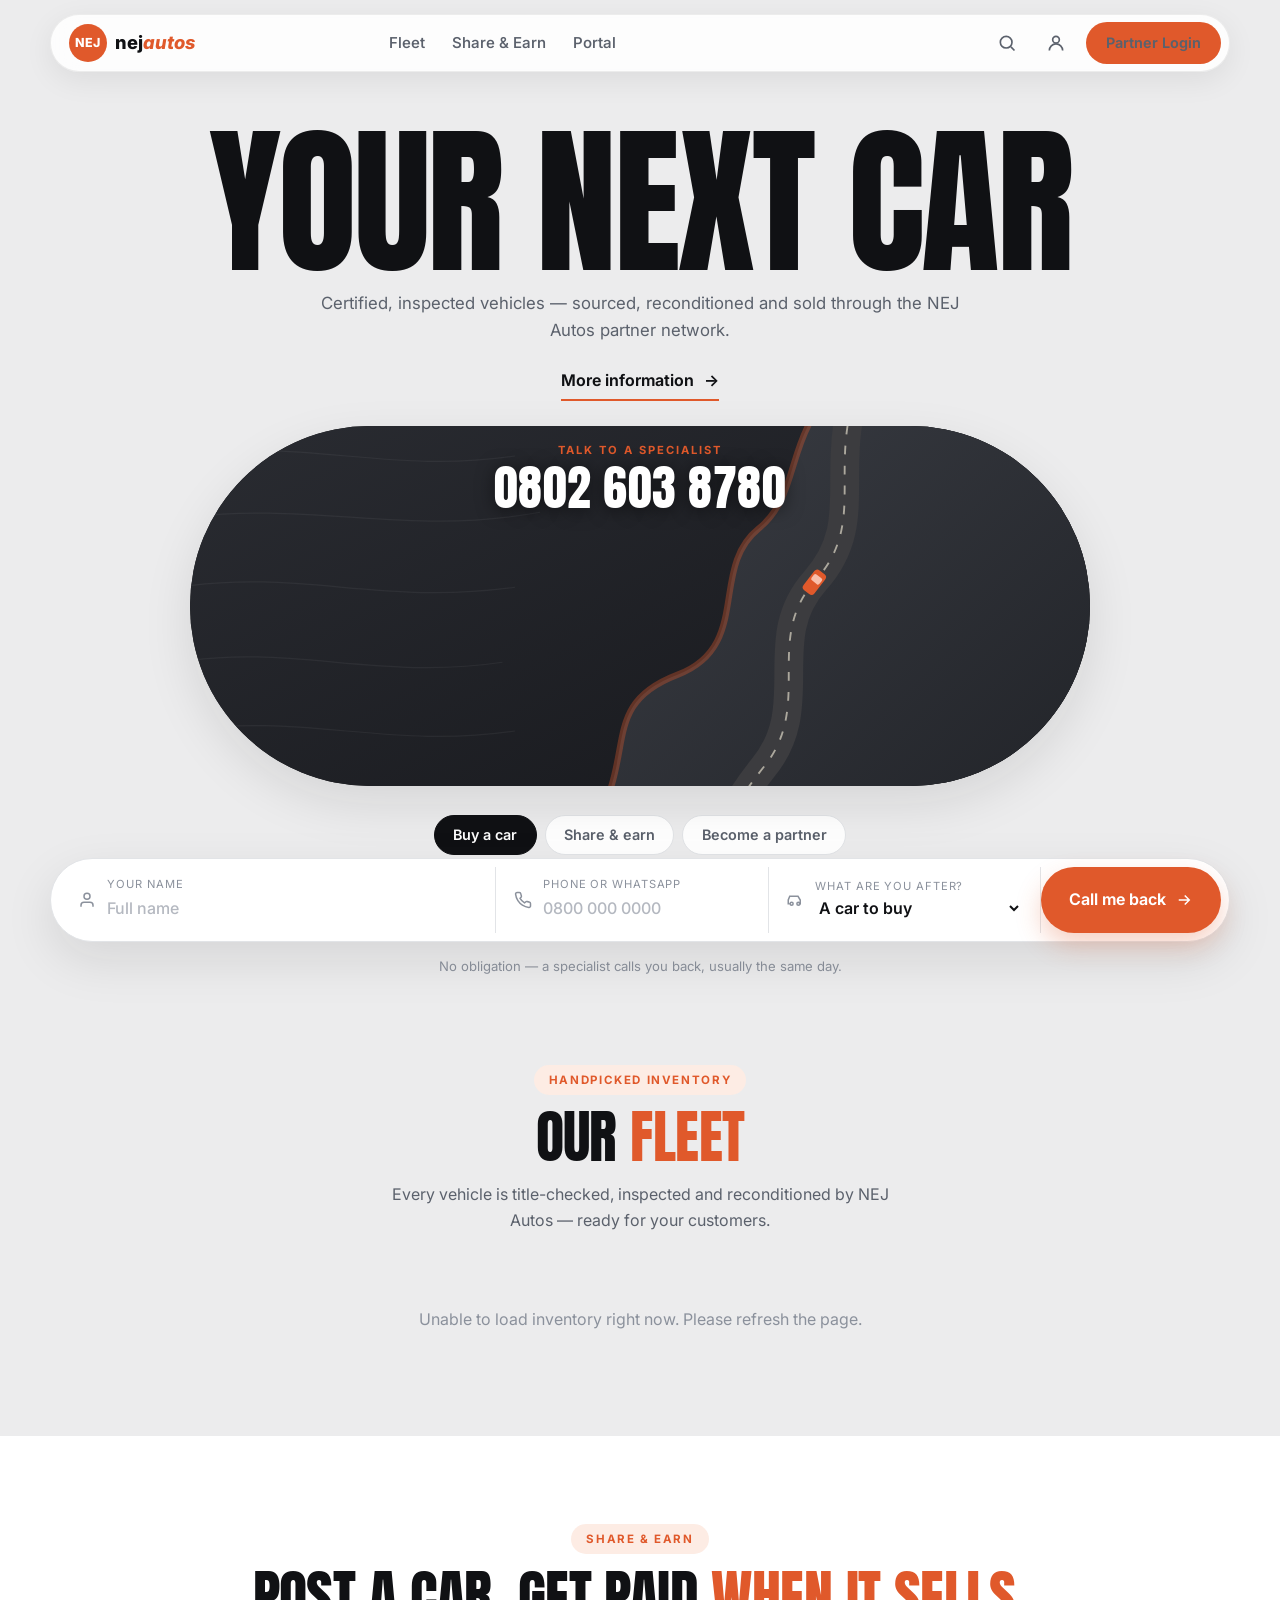
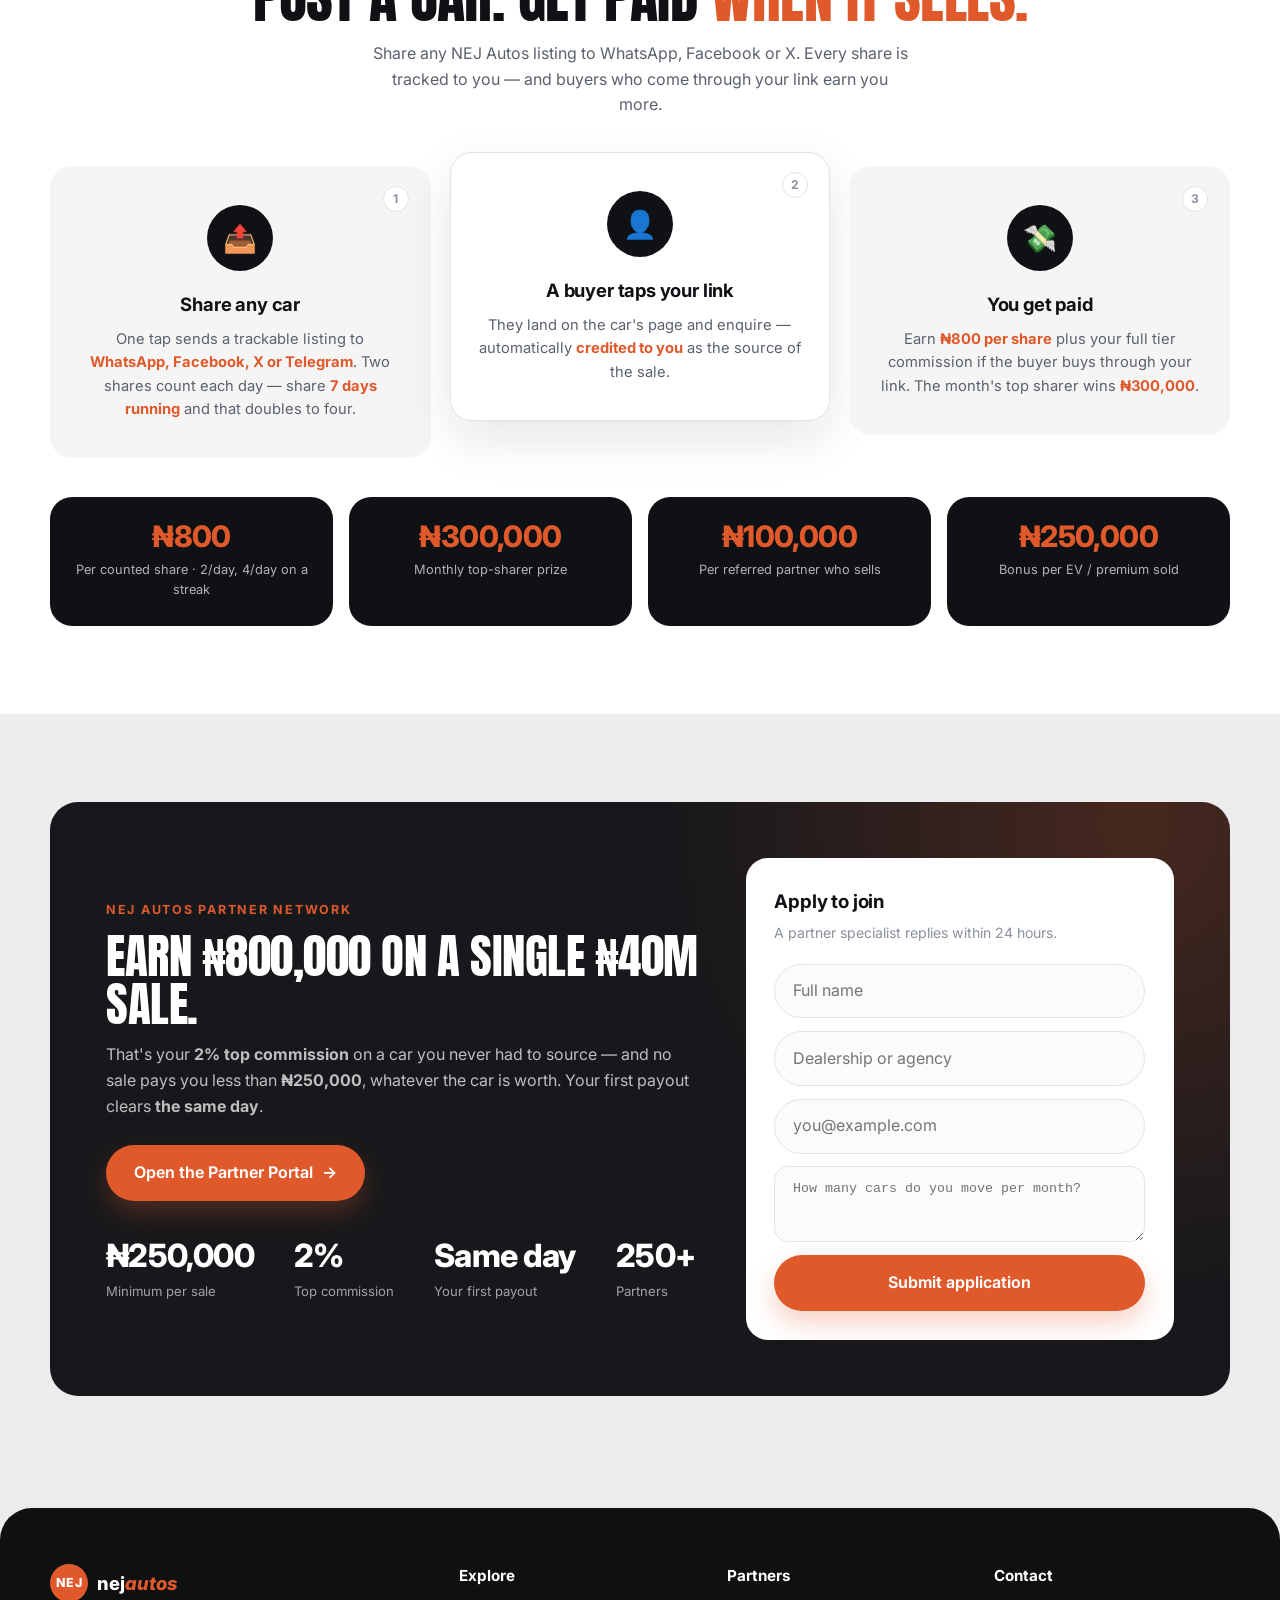
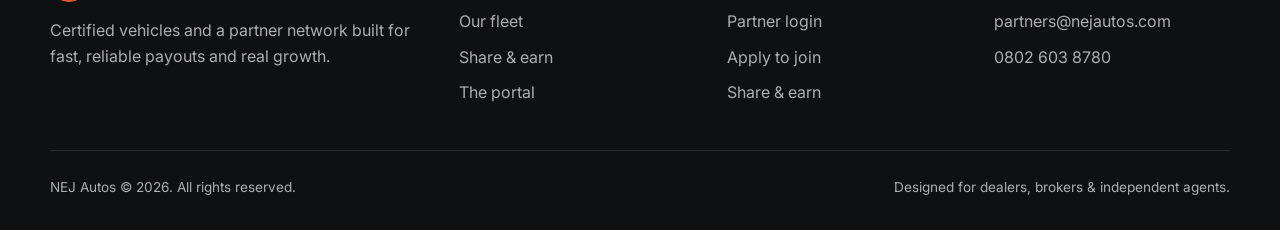
==== index.html @ e80e7426 "Graft the reference layout's four working ideas onto the hero The CarRent reference reads sleeker ma" ====
<!DOCTYPE html>
<html lang="en">
<head>
  <meta charset="UTF-8" />
  <meta name="viewport" content="width=device-width, initial-scale=1.0" />
  <meta name="theme-color" content="#ececed" />
  <title>NEJ Autos — Premium cars &amp; the partner network that sells them</title>
  <meta name="description" content="NEJ Autos: certified, inspected vehicles and a partner network that earns real commissions for selling and sharing them." />
  <link rel="preconnect" href="https://fonts.googleapis.com" />
  <link rel="preconnect" href="https://fonts.gstatic.com" crossorigin />
  <link rel="stylesheet" href="https://fonts.googleapis.com/css2?family=Anton&family=Inter:wght@400;500;600;700;800&display=swap" />
  <link rel="stylesheet" href="styles.css" />
  <link rel="icon" href="icon.svg" />
</head>
<body id="top">

  <!-- ============================ TOP BAR =========================== -->
  <div class="topbar">
    <div class="container">
      <div class="site-header" id="siteHeader">
        <a class="brand" href="#top" id="brandLink">
          <span class="mark">NEJ</span> <span>nej<em>autos</em></span>
        </a>
        <nav class="header-nav">
          <div class="links" id="navLinks">
            <a href="#fleet">Fleet</a>
            <a href="#share">Share &amp; Earn</a>
            <a href="portal">Portal</a>
          </div>
          <div class="icons">
            <a href="#fleet" aria-label="Search">
              <svg width="20" height="20" viewBox="0 0 24 24" fill="none" stroke="currentColor" stroke-width="2"><circle cx="11" cy="11" r="7"/><path d="m21 21-4.3-4.3"/></svg>
            </a>
            <a href="portal" aria-label="Account">
              <svg width="20" height="20" viewBox="0 0 24 24" fill="none" stroke="currentColor" stroke-width="2"><circle cx="12" cy="8" r="4"/><path d="M4 21a8 8 0 0 1 16 0"/></svg>
            </a>
            <a class="login-pill" id="loginPill" href="portal">Partner Login</a>
            <button class="nav-toggle" id="navToggle" type="button"
                    aria-label="Menu" aria-expanded="false" aria-controls="navLinks">
              <span></span><span></span><span></span>
            </button>
          </div>
        </nav>
      </div>
    </div>
  </div>

  <!-- ============================= HERO =============================
       Copy sits above a capsule stage. The stage holds the fallback
       scene below, and the CMS slider paints over it when slides exist. -->
  <header class="hero">
    <div class="container">
      <div class="hero-inner" id="heroInner">
        <div class="hero-copy" id="heroCopy">
          <h1 id="heroH1">Your next car</h1>
          <p class="lead" id="heroLead">Certified, inspected vehicles — sourced, reconditioned and sold through the NEJ Autos partner network.</p>
          <a class="more" id="heroMore" href="#fleet">More information <span class="arrow">→</span></a>
        </div>

        <div class="hero-showcase">
        <div class="hero-stage">
          <!-- Static hero photo. Drop a file at assets/hero.jpg to use it; if it
               isn't there the image removes itself and the scene below shows. -->
          <img class="hero-photo" src="assets/hero.jpg" alt="" aria-hidden="true"
               onerror="this.remove()" />
          <div class="hero-scene" aria-hidden="true">
        <svg viewBox="0 0 1440 720" preserveAspectRatio="xMidYMid slice" xmlns="http://www.w3.org/2000/svg">
        <defs>
        <linearGradient id="ocean" x1="0" y1="0" x2="1" y2="1">
        <stop offset="0" stop-color="#2b2d33"/><stop offset="1" stop-color="#141519"/>
        </linearGradient>
        <linearGradient id="land" x1="0" y1="0" x2="1" y2="1">
        <stop offset="0" stop-color="#3b3e45"/><stop offset="1" stop-color="#212328"/>
        </linearGradient>
        </defs>
        <rect width="1440" height="720" fill="url(#ocean)"/>
        <!-- waves -->
        <g stroke="#ffffff" stroke-opacity="0.05" fill="none" stroke-width="2">
        <path d="M-20 120 C 180 90, 320 150, 520 120"/>
        <path d="M-20 220 C 200 190, 340 250, 560 210"/>
        <path d="M-20 330 C 180 300, 300 360, 520 330"/>
        <path d="M-20 450 C 160 420, 300 480, 500 450"/>
        <path d="M-20 560 C 180 530, 320 590, 520 560"/>
        </g>
        <!-- coastline / land on the right -->
        <path d="M1440 0 L1440 720 L640 720 C 720 600 650 520 780 470 C 900 424 830 300 910 236 C 984 176 946 74 1052 0 Z" fill="url(#land)"/>
        <!-- sandy shore edge -->
        <path d="M640 720 C 720 600 650 520 780 470 C 900 424 830 300 910 236 C 984 176 946 74 1052 0"
        fill="none" stroke="#e0592b" stroke-opacity="0.35" stroke-width="10"/>
        <!-- road ribbon -->
        <path d="M1080 -20 C 1010 130 1090 220 1000 320 C 916 414 1000 520 916 620 C 878 668 862 700 846 740"
        fill="none" stroke="#3c3c3f" stroke-width="46" stroke-linecap="round"/>
        <path d="M1080 -20 C 1010 130 1090 220 1000 320 C 916 414 1000 520 916 620 C 878 668 862 700 846 740"
        fill="none" stroke="#e9e2cf" stroke-opacity="0.65" stroke-width="3" stroke-dasharray="14 18"/>
        <!-- car -->
        <g transform="translate(999 322) rotate(38)">
        <rect x="-11" y="-20" width="22" height="40" rx="6" fill="#e0592b"/>
        <rect x="-8" y="-12" width="16" height="12" rx="3" fill="#ffd9cb" fill-opacity="0.8"/>
        </g>
        </svg>
          </div>
          <div class="hero-slides" id="heroSlides" aria-hidden="true"></div>

          <!-- Call-to-buy, over the dark band. The number is the one set under
               Website → Footer → Contact, so there is only ever one to edit. -->
          <div class="hero-call" id="heroCall" hidden>
            <span class="hero-call-lbl" id="heroCallLbl">Talk to a specialist</span>
            <a class="hero-call-num" id="heroCallNum" href="tel:08026038780">0802 603 8780</a>
          </div>
        </div>

        <!-- Cut-out of a real car, overhanging the capsule. Drop a transparent
             PNG at assets/hero-car.png; with no file the image removes itself
             and the capsule keeps its own scene. -->
        <img class="hero-car" src="assets/hero-car.png" alt="" aria-hidden="true"
             onerror="this.remove()"
             onload="this.parentNode.classList.add('has-car')" />
        </div>

        <div class="hero-tabs" id="heroTabs">
          <a class="hero-tab active" data-tab href="#fleet">Buy a car</a>
          <a class="hero-tab" data-tab href="#share">Share &amp; earn</a>
          <a class="hero-tab" data-tab href="#apply">Become a partner</a>
        </div>
      </div>
    </div>
  </header>

  <!-- ========================== BOOKING BAR ========================= -->
  <div class="container">
    <!-- Callback request. The old strip was a search that only scrolled the
         page; this one captures a lead (leads.php) so an enquiry reaches the
         admin Leads screen instead of asking the visitor to do the work. -->
    <form class="booking" id="askForm" onsubmit="requestCallback(event)">
      <div class="book-field">
        <span class="ico"><svg width="18" height="18" viewBox="0 0 24 24" fill="none" stroke="currentColor" stroke-width="2"><path d="M20 21v-2a4 4 0 0 0-4-4H8a4 4 0 0 0-4 4v2"/><circle cx="12" cy="7" r="4"/></svg></span>
        <div style="flex:1"><label id="bkNameLabel">Your name</label>
          <input type="text" id="bkName" name="name" placeholder="Full name" required /></div>
      </div>
      <div class="book-field">
        <span class="ico"><svg width="18" height="18" viewBox="0 0 24 24" fill="none" stroke="currentColor" stroke-width="2"><path d="M22 16.9v3a2 2 0 0 1-2.2 2 19.8 19.8 0 0 1-8.6-3.1 19.5 19.5 0 0 1-6-6A19.8 19.8 0 0 1 2.1 4.2 2 2 0 0 1 4.1 2h3a2 2 0 0 1 2 1.7c.1.9.4 1.8.7 2.7a2 2 0 0 1-.5 2.1L8.1 9.8a16 16 0 0 0 6 6l1.3-1.2a2 2 0 0 1 2.1-.5c.9.3 1.8.6 2.7.7a2 2 0 0 1 1.8 2Z"/></svg></span>
        <div style="flex:1"><label id="bkPhoneLabel">Phone or WhatsApp</label>
          <input type="tel" id="bkPhone" name="phone" placeholder="0800 000 0000" required /></div>
      </div>
      <div class="book-field">
        <span class="ico"><svg width="18" height="18" viewBox="0 0 24 24" fill="none" stroke="currentColor" stroke-width="2"><path d="M5 17H3v-5l2-5h11l3 5v5h-2"/><circle cx="7.5" cy="17" r="2"/><circle cx="16.5" cy="17" r="2"/></svg></span>
        <div style="flex:1"><label id="bkWantLabel">What are you after?</label>
          <select id="bkWant"><option>A car to buy</option><option>Sedan</option><option>SUV</option><option>Electric</option><option>Truck</option><option>Premium</option><option>Joining as a partner</option></select></div>
      </div>
      <button class="btn btn-primary" type="submit"><span id="bkBtn">Call me back</span>
        <svg width="18" height="18" viewBox="0 0 24 24" fill="none" stroke="currentColor" stroke-width="2"><path d="M5 12h14M13 6l6 6-6 6"/></svg>
      </button>
    </form>
    <p class="booking-note" id="bkNote">No obligation — a specialist calls you back, usually the same day.</p>
  </div>

  <!-- ============================= FLEET ============================ -->
  <section class="section" id="fleet">
    <div class="container">
      <div class="section-head" id="fleetHead">
        <span class="kicker">Handpicked inventory</span>
        <h2>Our <b>Fleet</b></h2>
        <p>Every vehicle is title-checked, inspected and reconditioned by NEJ Autos — ready for your customers.</p>
      </div>
      <div class="fleet-grid" id="fleetGrid">
        <!-- Cars are loaded live from the admin database (cars.php?public=1). -->
      </div>
      <p class="fleet-note" id="fleetNote">Loading available cars…</p>
    </div>
  </section>

  <!-- ========================= SHARE & EARN ========================= -->
  <section class="section tint" id="share">
    <div class="container">
      <div class="section-head" id="shareHead">
        <span class="kicker">Share &amp; Earn</span>
        <h2>Post a car. Get paid <b>when it sells.</b></h2>
        <p>Share any NEJ Autos listing to WhatsApp, Facebook or X. Every share is tracked to you — and buyers who come through your link earn you more.</p>
      </div>
      <div class="steps" id="shareSteps">
        <div class="step">
          <div class="num">1</div>
          <div class="step-ico">📤</div>
          <h3>Share any car</h3>
          <p>One tap sends a trackable listing to <b>WhatsApp, Facebook, X or Telegram</b>. Two shares count each day — share <b>7 days running</b> and that doubles to four.</p>
        </div>
        <div class="step">
          <div class="num">2</div>
          <div class="step-ico">👤</div>
          <h3>A buyer taps your link</h3>
          <p>They land on the car's page and enquire — automatically <b>credited to you</b> as the source of the sale.</p>
        </div>
        <div class="step">
          <div class="num">3</div>
          <div class="step-ico">💸</div>
          <h3>You get paid</h3>
          <p>Earn <b>₦800 per share</b> plus your full tier commission if the buyer buys through your link. The month's top sharer wins <b>₦300,000</b>.</p>
        </div>
      </div>
      <div class="earn-band" id="earnBand">
        <div class="earn-chip"><div class="v">₦800</div><div class="k">Per counted share · 2/day, 4/day on a streak</div></div>
        <div class="earn-chip"><div class="v">₦300,000</div><div class="k">Monthly top-sharer prize</div></div>
        <div class="earn-chip"><div class="v">₦100,000</div><div class="k">Per referred partner who sells</div></div>
        <div class="earn-chip"><div class="v">₦250,000</div><div class="k">Bonus per EV / premium sold</div></div>
      </div>
    </div>
  </section>

  <!-- ======================= TOP-SHARER BOARD ======================= -->
  <!-- Hidden until the live board answers with at least one ranked partner
       (leaderboard.php?public=1). An empty or disabled board shows nothing. -->
  <section class="section" id="board" hidden>
    <div class="container">
      <div class="section-head" id="boardHead">
        <span class="kicker">Live this month</span>
        <h2>Top <b>Sharers</b></h2>
        <p>Ranked by the buyers their links actually brought in. The board resets on the 1st — every partner starts level.</p>
      </div>
      <ol class="board-list" id="boardList"></ol>
      <p class="board-note" id="boardNote"></p>
    </div>
  </section>

  <!-- ========================= PARTNER CTA ========================== -->
  <section class="section" id="partners">
    <div class="container">
      <div class="cta-band">
        <div id="ctaMain">
          <span class="kicker">NEJ Autos Partner Network</span>
          <h2>Earn ₦800,000 on a single ₦40M sale.</h2>
          <p>That's your <b>2% top commission</b> on a car you never had to source — and no sale pays you less than <b>₦250,000</b>, whatever the car is worth. Your first payout clears <b>the same day</b>.</p>
          <a class="btn btn-primary" href="portal">Open the Partner Portal <span class="arrow">→</span></a>
          <div class="cta-stats">
            <div><div class="n">₦250,000</div><div class="l">Minimum per sale</div></div>
            <div><div class="n">2%</div><div class="l">Top commission</div></div>
            <div><div class="n">Same day</div><div class="l">Your first payout</div></div>
            <div><div class="n">250+</div><div class="l">Partners</div></div>
          </div>
        </div>
        <div class="apply-card" id="apply"><div id="applyCard">
          <h3>Apply to join</h3>
          <p>A partner specialist replies within 24 hours.</p>
          <form class="apply-form" action="mailto:partners@nejautos.com" method="post" enctype="text/plain">
            <input type="text" name="Name" placeholder="Full name" required />
            <input type="text" name="Company" placeholder="Dealership or agency" required />
            <input type="email" name="Email" placeholder="you@example.com" required />
            <textarea name="Notes" placeholder="How many cars do you move per month?"></textarea>
            <button class="btn btn-primary" type="submit">Submit application</button>
          </form>
        </div></div>
      </div>
    </div>
  </section>

  <!-- ============================ FOOTER ============================ -->
  <footer class="site-footer">
    <div class="container">
      <div class="footer-top">
        <div>
          <div class="brand" id="footerBrand"><span class="mark">NEJ</span> <span>nej<em>autos</em></span></div>
          <p id="footerAbout">Certified vehicles and a partner network built for fast, reliable payouts and real growth.</p>
        </div>
        <div class="footer-col" id="footerCol1">
          <h4>Explore</h4>
          <a href="#fleet">Our fleet</a><a href="#share">Share &amp; earn</a><a href="portal">The portal</a>
        </div>
        <div class="footer-col" id="footerCol2">
          <h4>Partners</h4>
          <a href="portal">Partner login</a><a href="#apply">Apply to join</a><a href="portal#share">Share &amp; earn</a>
        </div>
        <div class="footer-col" id="footerCol3">
          <h4>Contact</h4>
          <a href="mailto:partners@nejautos.com">partners@nejautos.com</a><a href="tel:08026038780">0802 603 8780</a>
        </div>
      </div>
      <div class="footer-bottom">
        <span id="footerCopy">NEJ Autos &copy; 2026. All rights reserved.</span>
        <span id="footerTagline">Designed for dealers, brokers &amp; independent agents.</span>
      </div>
    </div>
  </footer>

  <script>
    // Hero tabs. Each one marks itself active and — when the CMS gave it a
    // target — scrolls to that section, so the hero is a way in rather than
    // decoration. Re-run whenever the CMS rebuilds the tabs.
    function bindTabs() {
      document.querySelectorAll('[data-tab]').forEach(function (btn) {
        btn.addEventListener('click', function () {
          document.querySelectorAll('[data-tab]').forEach(function (b) { b.classList.remove('active'); });
          btn.classList.add('active');
        });
      });
    }
    bindTabs();

    // Mobile menu. The CMS only rewrites #navLinks' contents, so the button
    // and this handler survive a content refresh.
    (function () {
      var head = document.getElementById('siteHeader');
      var btn  = document.getElementById('navToggle');
      if (!head || !btn) return;
      function setOpen(on) {
        head.classList.toggle('nav-open', on);
        btn.setAttribute('aria-expanded', on ? 'true' : 'false');
      }
      btn.addEventListener('click', function () { setOpen(!head.classList.contains('nav-open')); });
      head.addEventListener('click', function (e) { if (e.target.closest('#navLinks a')) setOpen(false); });
      document.addEventListener('click', function (e) { if (!head.contains(e.target)) setOpen(false); });
      document.addEventListener('keydown', function (e) { if (e.key === 'Escape') setOpen(false); });
    })();

    // Booking search -> scroll to fleet
    /* Callback request → a lead on the admin Leads screen. Fails soft: if the
       API is unreachable the visitor is handed the phone number rather than a
       dead end. */
    function requestCallback(e) {
      e.preventDefault();
      var form = document.getElementById('askForm');
      var btn  = form.querySelector('button[type=submit]');
      var note = document.getElementById('bkNote');
      var name = document.getElementById('bkName').value.trim();
      var tel  = document.getElementById('bkPhone').value.trim();
      var want = document.getElementById('bkWant').value;
      if (!name || !tel) return;

      btn.disabled = true;
      var label = document.getElementById('bkBtn');
      var was = label ? label.textContent : '';
      if (label) label.textContent = 'Sending…';

      fetch('/admin/api/leads.php', {
        method: 'POST',
        headers: { 'Content-Type': 'application/json', 'Accept': 'application/json' },
        body: JSON.stringify({
          customer: name, phone: tel, vehicle: want,
          note: 'Callback request from the homepage — interested in: ' + want,
          ref: new URLSearchParams(location.search).get('ref') || ''
        })
      })
        .then(function (r) { return r.json().then(function (d) { return { ok: r.ok, d: d }; }); })
        .then(function (res) {
          if (!res.ok || !res.d || !res.d.ok) throw new Error('rejected');
          form.innerHTML = '<div class="booking-done">' +
            '<span class="tick">✓</span><div><b>' + escapeHtml(BOOK_COPY.success_title) + '</b>' +
            '<small>' + escapeHtml(BOOK_COPY.success_text) + '</small></div></div>';
          if (note) note.textContent = '';
        })
        .catch(function () {
          btn.disabled = false;
          if (label) label.textContent = was;
          if (note) {
            note.innerHTML = 'That did not send. Please call us on ' +
              '<a href="' + escAttr(CALL_HREF) + '">' + escapeHtml(CALL_TEXT) + '</a>.';
            note.classList.add('is-error');
          }
        });
    }

    // Custom share menu — only social platforms + copy link (no OS share sheet)
    var SOCIALS = [
      { key: 'whatsapp', label: 'WhatsApp', em: '💬' },
      { key: 'facebook', label: 'Facebook', em: '👍' },
      { key: 'x',        label: 'X',        em: '𝕏' },
      { key: 'telegram', label: 'Telegram', em: '✈️' }
    ];

    function escapeHtml(s) {
      return String(s).replace(/[&<>"']/g, function (c) {
        return { '&': '&amp;', '<': '&lt;', '>': '&gt;', '"': '&quot;', "'": '&#39;' }[c];
      });
    }

    function shareIntent(key, url, text) {
      var u = encodeURIComponent(url), t = encodeURIComponent(text);
      if (key === 'whatsapp') return 'https://wa.me/?text=' + encodeURIComponent(text + ' ' + url);
      if (key === 'facebook') return 'https://www.facebook.com/sharer/sharer.php?u=' + u + '&quote=' + t;
      if (key === 'x')        return 'https://twitter.com/intent/tweet?text=' + t + '&url=' + u;
      if (key === 'telegram') return 'https://t.me/share/url?url=' + u + '&text=' + t;
      return null;
    }

    // Inline styles so the menu renders correctly even if styles.css is cached/stale
    function shareCar(title, path) {
      var url = new URL(path, location.href).toString();
      var text = '🚗 ' + title + ' — certified & inspected by NEJ Autos. Take a look:';

      var host = document.createElement('div');
      host.style.cssText = 'position:fixed;inset:0;z-index:2000;display:flex;align-items:center;justify-content:center;padding:1.2rem;background:rgba(20,24,33,.55);backdrop-filter:blur(5px);';

      var menu = document.createElement('div');
      menu.style.cssText = 'width:min(380px,100%);background:#fff;border-radius:16px;box-shadow:0 30px 80px rgba(0,0,0,.35);overflow:hidden;font-family:inherit;color:#16181d;';

      // header
      var head = document.createElement('div');
      head.style.cssText = 'display:flex;align-items:center;gap:.8rem;padding:1.1rem 1.2rem;border-bottom:1px solid #e6e8eb;';
      head.innerHTML =
        '<span style="width:40px;height:40px;border-radius:10px;background:#fbe9e1;color:#e0592b;display:grid;place-items:center;font-size:1.2rem;flex:0 0 auto;">🔗</span>' +
        '<div style="flex:1;min-width:0;"><strong style="display:block;font-size:.98rem;">Share &amp; earn</strong>' +
        '<span style="color:#8b909b;font-size:.8rem;">' + escapeHtml(title) + '</span></div>';
      var xBtn = document.createElement('button');
      xBtn.textContent = '✕';
      xBtn.style.cssText = 'background:#f3f4f5;border:none;width:32px;height:32px;border-radius:50%;cursor:pointer;color:#8b909b;font-size:1rem;flex:0 0 auto;';
      xBtn.addEventListener('click', function () { host.remove(); });
      head.appendChild(xBtn);

      // social options
      var opts = document.createElement('div');
      opts.style.cssText = 'display:grid;grid-template-columns:repeat(4,1fr);gap:.6rem;padding:1.2rem;';
      SOCIALS.forEach(function (s) {
        var b = document.createElement('button');
        b.style.cssText = 'display:flex;flex-direction:column;align-items:center;gap:.4rem;padding:.85rem .3rem;border:1px solid #e6e8eb;border-radius:10px;background:#fff;cursor:pointer;font-size:.72rem;font-weight:600;color:#4a4f5a;';
        b.innerHTML = '<span style="font-size:1.55rem;line-height:1;">' + s.em + '</span>' + s.label;
        b.addEventListener('mouseenter', function () { b.style.borderColor = '#e0592b'; });
        b.addEventListener('mouseleave', function () { b.style.borderColor = '#e6e8eb'; });
        b.addEventListener('click', function () {
          var intent = shareIntent(s.key, url, text);
          if (intent) window.open(intent, '_blank', 'noopener,noreferrer');
          host.remove();
        });
        opts.appendChild(b);
      });

      // copy-link row
      var row = document.createElement('div');
      row.style.cssText = 'display:flex;gap:.5rem;padding:0 1.2rem 1.2rem;';
      var input = document.createElement('input');
      input.readOnly = true; input.value = url;
      input.style.cssText = 'flex:1;min-width:0;padding:.7rem .8rem;border:1px solid #e6e8eb;border-radius:8px;background:#f3f4f5;color:#8b909b;font-size:.78rem;font-family:ui-monospace,Menlo,monospace;';
      var copyBtn = document.createElement('button');
      copyBtn.textContent = 'Copy';
      copyBtn.style.cssText = 'padding:.55rem 1rem;border:1.5px solid #e0592b;border-radius:6px;background:#fff;color:#e0592b;font-weight:650;cursor:pointer;';
      copyBtn.addEventListener('click', function () {
        if (navigator.clipboard) {
          navigator.clipboard.writeText(url).then(
            function () { copyBtn.textContent = 'Copied!'; setTimeout(function () { copyBtn.textContent = 'Copy'; }, 1500); },
            function () { prompt('Copy this link:', url); }
          );
        } else { prompt('Copy this link:', url); }
      });
      row.appendChild(input); row.appendChild(copyBtn);

      menu.appendChild(head); menu.appendChild(opts); menu.appendChild(row);
      host.appendChild(menu);
      host.addEventListener('click', function (e) { if (e.target === host) host.remove(); });
      document.body.appendChild(host);
    }

    // ===================== LIVE INVENTORY =====================
    // Loads the "Our Fleet" cards straight from the admin database so adding
    // or removing a car in the admin panel updates this homepage automatically.
    var money = function (n) { return '₦' + Math.round(+n || 0).toLocaleString('en-NG'); };
    var escAttr = function (s) { return String(s == null ? '' : s).replace(/&/g, '&amp;').replace(/"/g, '&quot;').replace(/'/g, '&#39;'); };

    var FLEET_SVG = {
      bolt:  '<svg width="16" height="16" viewBox="0 0 24 24" fill="none" stroke="currentColor" stroke-width="2"><path d="M13 2 3 14h7l-1 8 10-12h-7l1-8Z"/></svg>',
      fuel:  '<svg width="16" height="16" viewBox="0 0 24 24" fill="none" stroke="currentColor" stroke-width="2"><rect x="3" y="3" width="9" height="18" rx="1"/><path d="M12 8h3a2 2 0 0 1 2 2v7a2 2 0 0 0 2 2 2 2 0 0 0 2-2v-9l-3-3"/></svg>',
      gear:  '<svg width="16" height="16" viewBox="0 0 24 24" fill="none" stroke="currentColor" stroke-width="2"><circle cx="12" cy="12" r="3"/><path d="M12 4v3m0 10v3M4 12h3m10 0h3"/></svg>',
      gauge: '<svg width="16" height="16" viewBox="0 0 24 24" fill="none" stroke="currentColor" stroke-width="2"><path d="M4 16a8 8 0 1 1 16 0"/><path d="M12 16l4-3"/></svg>',
      body:  '<svg width="16" height="16" viewBox="0 0 24 24" fill="none" stroke="currentColor" stroke-width="2"><path d="M5 17H3v-5l2-5h11l3 5v5h-2"/><circle cx="7.5" cy="17" r="2"/><circle cx="16.5" cy="17" r="2"/></svg>'
    };

    /* ===================== SITE CONTENT (CMS) =====================
       Copy and hero slides come from the admin database (content.php).
       Everything here degrades to the markup already in this file, so an
       unreachable API or an un-migrated database leaves the page as it is. */
    var CMS_FLEET_EMPTY = 'New inventory is on its way — check back soon.';
    var BOOK_COPY = {
      success_title: "Got it — we'll call you back.",
      success_text: 'A specialist usually reaches out the same day.',
    };
    var CALL_HREF = 'tel:08026038780', CALL_TEXT = '0802 603 8780';
    // Board copy, overwritten by the CMS when content.php lands. loadBoard()
    // reads whatever is here at the moment its own fetch resolves.
    var BOARD_COPY = {
      empty: 'The board is open and nobody has claimed a spot yet this month. Share one car and you are on it.',
      prize_note: "The month's top sharers split the prize pool.",
    };

    function cmsLines(s) {
      return String(s == null ? '' : s).split('\n')
        .map(function (x) { return x.trim(); }).filter(Boolean);
    }
    function cmsLinks(s) {
      return cmsLines(s).map(function (l) {
        var i = l.indexOf('|');
        return i < 0 ? { label: l, href: '#' }
                     : { label: l.slice(0, i).trim(), href: l.slice(i + 1).trim() || '#' };
      });
    }
    /* Admin copy is escaped; *asterisks* are the one bit of markup we honour. */
    function cmsRich(s) {
      return escapeHtml(s == null ? '' : s).replace(/\*([^*]+)\*/g, '<b>$1</b>');
    }
    function cmsHead(b) {
      return (b.kicker ? '<span class="kicker">' + escapeHtml(b.kicker) + '</span>' : '') +
        '<h2>' + escapeHtml(b.title || '') +
          (b.title_em ? ' <b>' + escapeHtml(b.title_em) + '</b>' : '') +
          (b.title_after ? ' ' + escapeHtml(b.title_after) : '') + '</h2>' +
        (b.text ? '<p>' + cmsRich(b.text) + '</p>' : '');
    }
    function cmsFill(id, html) { var el = document.getElementById(id); if (el) el.innerHTML = html; }
    function cmsPlaceholder(id, txt) {
      var el = document.getElementById(id);
      if (el && txt) el.setAttribute('placeholder', txt);
    }
    function cmsText(id, txt) { var el = document.getElementById(id); if (el && txt) el.textContent = txt; }
    function cmsOptions(id, list) {
      var el = document.getElementById(id);
      if (el && list.length) {
        el.innerHTML = list.map(function (o) { return '<option>' + escapeHtml(o) + '</option>'; }).join('');
      }
    }
    function cmsBrand(b) {
      return '<span class="mark">' + escapeHtml(b.mark) + '</span> <span>' +
        escapeHtml(b.brand) + '<em>' + escapeHtml(b.brand_em) + '</em></span>';
    }

    function applyContent(c) {
      if (!c) return;
      var b;

      /* ---- header ---- */
      if ((b = c.nav)) {
        cmsFill('brandLink', cmsBrand(b));
        cmsFill('footerBrand', cmsBrand(b));
        var links = cmsLinks(b.links);
        if (links.length) {
          cmsFill('navLinks', links.map(function (l) {
            return '<a href="' + escAttr(l.href) + '">' + escapeHtml(l.label) + '</a>';
          }).join(''));
        }
        cmsText('loginPill', b.login_label);
      }

      /* ---- hero (a live slider overrides this further down) ---- */
      if ((b = c.hero)) {
        var h1 = document.getElementById('heroH1');
        if (h1 && b.headline) h1.innerHTML = escapeHtml(b.headline).replace(/\n/g, '<br>');
        cmsText('heroLead', b.lead);
        var more = document.getElementById('heroMore');
        if (more && b.cta_label) {
          more.innerHTML = escapeHtml(b.cta_label) + ' <span class="arrow">→</span>';
          if (b.cta_href) more.setAttribute('href', b.cta_href);
        }
        // Tabs accept "Label | #target"; a bare label still renders (inert).
        if (b.call_label) cmsText('heroCallLbl', b.call_label);
        var tabs = cmsLinks(b.tabs);
        if (tabs.length) {
          cmsFill('heroTabs', tabs.map(function (t, i) {
            var cls = 'hero-tab' + (i ? '' : ' active');
            return t.href && t.href !== '#'
              ? '<a class="' + cls + '" data-tab href="' + escAttr(t.href) + '">' + escapeHtml(t.label) + '</a>'
              : '<button class="' + cls + '" data-tab>' + escapeHtml(t.label) + '</button>';
          }).join(''));
          bindTabs();
        }
      }

      /* ---- callback request ---- */
      if ((b = c.booking)) {
        cmsText('bkNameLabel', b.name_label);
        cmsText('bkPhoneLabel', b.phone_label);
        cmsText('bkWantLabel', b.want_label);
        cmsPlaceholder('bkName', b.name_ph);
        cmsPlaceholder('bkPhone', b.phone_ph);
        cmsOptions('bkWant', cmsLines(b.wants));
        cmsText('bkBtn', b.btn);
        cmsText('bkNote', b.note);
        if (b.success_title) BOOK_COPY.success_title = b.success_title;
        if (b.success_text)  BOOK_COPY.success_text  = b.success_text;
      }

      /* ---- fleet ---- */
      if ((b = c.fleet)) {
        cmsFill('fleetHead', cmsHead(b));
        if (b.empty) {
          var note = document.getElementById('fleetNote');
          var grid = document.getElementById('fleetGrid');
          // the inventory fetch may already have landed with the old wording
          if (note && grid && !grid.children.length && note.textContent === CMS_FLEET_EMPTY) {
            note.textContent = b.empty;
          }
          CMS_FLEET_EMPTY = b.empty;
        }
      }

      /* ---- share & earn ---- */
      if ((b = c.share)) {
        cmsFill('shareHead', cmsHead(b));
        if (b.steps && b.steps.length) {
          cmsFill('shareSteps', b.steps.map(function (s, i) {
            return '<div class="step"><div class="num">' + (i + 1) + '</div>' +
              '<div class="step-ico">' + escapeHtml(s.ico) + '</div>' +
              '<h3>' + escapeHtml(s.title) + '</h3><p>' + cmsRich(s.text) + '</p></div>';
          }).join(''));
        }
        if (b.chips && b.chips.length) {
          cmsFill('earnBand', b.chips.map(function (ch) {
            return '<div class="earn-chip"><div class="v">' + escapeHtml(ch.v) + '</div>' +
              '<div class="k">' + escapeHtml(ch.k) + '</div></div>';
          }).join(''));
        }
      }

      /* ---- top-sharer board (copy only; rows arrive from the live board) ---- */
      if ((b = c.board)) {
        cmsFill('boardHead', cmsHead(b));
        BOARD_COPY = b;
      }

      /* ---- partner call-to-action ---- */
      if ((b = c.cta)) {
        cmsFill('ctaMain',
          (b.kicker ? '<span class="kicker">' + escapeHtml(b.kicker) + '</span>' : '') +
          '<h2>' + escapeHtml(b.title) + '</h2><p>' + cmsRich(b.text) + '</p>' +
          '<a class="btn btn-primary" href="' + escAttr(b.btn_href || 'portal') + '">' +
            escapeHtml(b.btn_label) + ' <span class="arrow">→</span></a>' +
          ((b.stats && b.stats.length)
            ? '<div class="cta-stats">' + b.stats.map(function (s) {
                return '<div><div class="n">' + escapeHtml(s.n) + '</div>' +
                  '<div class="l">' + escapeHtml(s.l) + '</div></div>'; }).join('') + '</div>'
            : ''));
        cmsFill('applyCard',
          '<h3>' + escapeHtml(b.form_title) + '</h3><p>' + escapeHtml(b.form_text) + '</p>' +
          '<form class="apply-form" action="mailto:' + escAttr(b.form_email) + '" method="post" enctype="text/plain">' +
            '<input type="text" name="Name" placeholder="Full name" required />' +
            '<input type="text" name="Company" placeholder="Dealership or agency" required />' +
            '<input type="email" name="Email" placeholder="you@example.com" required />' +
            '<textarea name="Notes" placeholder="How many cars do you move per month?"></textarea>' +
            '<button class="btn btn-primary" type="submit">' + escapeHtml(b.form_btn) + '</button></form>');
      }

      /* ---- footer ---- */
      if ((b = c.footer)) {
        cmsText('footerAbout', b.about);
        var col = function (id, title, links) {
          cmsFill(id, '<h4>' + escapeHtml(title) + '</h4>' + links.map(function (l) {
            return '<a href="' + escAttr(l.href) + '">' + escapeHtml(l.label) + '</a>'; }).join(''));
        };
        col('footerCol1', b.col1_title, cmsLinks(b.col1_links));
        col('footerCol2', b.col2_title, cmsLinks(b.col2_links));
        cmsFill('footerCol3', '<h4>' + escapeHtml(b.col3_title) + '</h4>' +
          (b.email ? '<a href="mailto:' + escAttr(b.email) + '">' + escapeHtml(b.email) + '</a>' : '') +
          (b.phone ? '<a href="tel:' + escAttr(String(b.phone).replace(/[^\d+]/g, '')) +
             '">' + escapeHtml(b.phone) + '</a>' : ''));
        // One number for the whole page: the footer's Contact phone also fills
        // the hero call-to-action, so there is never a second one to forget.
        if (b.phone) {
          CALL_TEXT = String(b.phone);
          CALL_HREF = 'tel:' + String(b.phone).replace(/[^\d+]/g, '');
          var cn = document.getElementById('heroCallNum');
          if (cn) { cn.textContent = CALL_TEXT; cn.setAttribute('href', CALL_HREF); }
        }
        cmsText('footerCopy', b.copyright);
        cmsText('footerTagline', b.tagline);
      }
    }

    /* ------------------------------ hero slider ---------------------------- */
    function buildSlider(slides, autoplayMs) {
      var host  = document.getElementById('heroSlides');
      var hero  = document.querySelector('.hero');
      var inner = document.getElementById('heroInner');
      var copy  = document.getElementById('heroCopy');
      if (!host || !hero || !inner || !copy || !slides.length) return;

      var scene = document.querySelector('.hero-scene');
      if (scene) scene.style.display = 'none';
      var photo = document.querySelector('.hero-photo');
      if (photo) photo.style.display = 'none';
      hero.classList.add('has-slider');

      host.innerHTML = slides.map(function (s, i) {
        var shade = Math.max(0, Math.min(90, +s.overlay || 0)) / 100;
        return '<div class="hero-slide' + (i ? '' : ' is-on') + '" style="' +
          (s.image ? "background-image:url('" + escAttr(s.image) + "');" : '') +
          '--shade:' + shade + '"></div>';
      }).join('');
      // warm the cache so advancing never shows a half-painted photo
      slides.forEach(function (s) { if (s.image) { var im = new Image(); im.src = s.image; } });

      var ctrl = document.createElement('div');
      ctrl.className = 'hero-ctrl';
      ctrl.innerHTML =
        (slides.length > 1 ? '<button class="hero-arrow" type="button" data-prev aria-label="Previous slide">‹</button>' : '') +
        '<div class="hero-dots">' + slides.map(function (s, i) {
          return '<button class="hero-dot' + (i ? '' : ' is-on') + '" type="button" data-go="' + i +
            '" aria-label="Slide ' + (i + 1) + '"></button>'; }).join('') + '</div>' +
        (slides.length > 1 ? '<button class="hero-arrow" type="button" data-next aria-label="Next slide">›</button>' : '');
      inner.appendChild(ctrl);

      var layers = host.querySelectorAll('.hero-slide');
      var dots   = ctrl.querySelectorAll('.hero-dot');
      var cur = -1, timer = null;

      function paint(s) {
        var h1 = document.getElementById('heroH1');
        if (h1) h1.innerHTML = escapeHtml(s.title || '').replace(/\n/g, '<br>');
        var lead = document.getElementById('heroLead');
        if (lead) { lead.textContent = s.subtitle || ''; lead.style.display = s.subtitle ? '' : 'none'; }
        var more = document.getElementById('heroMore');
        if (more) {
          if (s.cta_label) {
            more.innerHTML = escapeHtml(s.cta_label) + ' <span class="arrow">→</span>';
            more.setAttribute('href', s.cta_href || '#fleet');
            more.style.display = '';
          } else { more.style.display = 'none'; }
        }
        inner.classList.toggle('is-center', s.align === 'center');
        hero.classList.toggle('is-center', s.align === 'center');
      }

      function show(i, instant) {
        i = (i + slides.length) % slides.length;
        if (i === cur) return;
        cur = i;
        for (var k = 0; k < layers.length; k++) layers[k].classList.toggle('is-on', k === i);
        for (var d = 0; d < dots.length; d++) dots[d].classList.toggle('is-on', d === i);
        if (instant) { paint(slides[i]); return; }
        copy.classList.add('is-fading');
        setTimeout(function () { paint(slides[cur]); copy.classList.remove('is-fading'); }, 260);
      }

      function stop() { if (timer) { clearInterval(timer); timer = null; } }
      function start() {
        stop();
        if (autoplayMs > 0 && slides.length > 1 &&
            !(window.matchMedia && window.matchMedia('(prefers-reduced-motion: reduce)').matches)) {
          timer = setInterval(function () { show(cur + 1); }, autoplayMs);
        }
      }

      var prev = ctrl.querySelector('[data-prev]'), next = ctrl.querySelector('[data-next]');
      if (prev) prev.addEventListener('click', function () { show(cur - 1); start(); });
      if (next) next.addEventListener('click', function () { show(cur + 1); start(); });
      Array.prototype.forEach.call(dots, function (dot) {
        dot.addEventListener('click', function () { show(+dot.getAttribute('data-go')); start(); });
      });

      hero.addEventListener('mouseenter', stop);
      hero.addEventListener('mouseleave', start);
      document.addEventListener('visibilitychange', function () { if (document.hidden) { stop(); } else { start(); } });

      var swipeX = null;
      hero.addEventListener('touchstart', function (e) { swipeX = e.touches[0].clientX; }, { passive: true });
      hero.addEventListener('touchend', function (e) {
        if (swipeX === null) return;
        var dx = e.changedTouches[0].clientX - swipeX;
        if (Math.abs(dx) > 50) { show(cur + (dx < 0 ? 1 : -1)); start(); }
        swipeX = null;
      }, { passive: true });

      show(0, true);
      start();
    }

    fetch('/admin/api/content.php?public=1', { headers: { 'Accept': 'application/json' } })
      .then(function (r) { return r.json(); })
      .then(function (d) {
        if (!d || !d.ok) return;
        applyContent(d.content);
        buildSlider(d.slides || [], +d.autoplay_ms || 0);
      })
      .catch(function () { /* keep the copy that shipped with this page */ });

    function fleetStars(score) {
      score = Math.max(0, Math.min(5, parseInt(score, 10) || 0));
      var out = '';
      for (var i = 0; i < 5; i++) out += (i < score) ? '★' : '<span class="off">★</span>';
      return out;
    }

    function fleetSpec(svg, label) {
      return '<span class="spec">' + svg + escapeHtml(label) + '</span>';
    }

    function fleetCardHtml(c) {
      var title = String((c.make || '') + ' ' + (c.model || '')).trim() || 'Vehicle';
      var tag = c.is_ev ? 'EV' : (c.is_premium ? 'Premium' : (c.target_bonus ? 'Bonus' : ''));
      var featured = c.is_premium ? ' featured' : '';

      // Short, shareable link — the car page loads the rest by id from the DB.
      var href = 'car?id=' + encodeURIComponent(c.id) + '&ref=NEJ-DIRECT';

      var chip = tag ? '<span class="tag">' + escapeHtml(tag) + '</span>' : '';
      // Round share button floating on the photo, the way the card art calls for.
      var shareBtn =
        '<button type="button" class="share-ico share-float" title="Share &amp; earn"' +
        ' aria-label="Share ' + escAttr(title) + ' and earn"' +
        ' data-share-title="' + escAttr(title) + '" data-share-href="' + escAttr(href) + '">' +
        '<svg width="18" height="18" viewBox="0 0 24 24" fill="none" stroke="currentColor" stroke-width="2"><circle cx="18" cy="5" r="3"/><circle cx="6" cy="12" r="3"/><circle cx="18" cy="19" r="3"/><path d="m8.6 13.5 6.8 4M15.4 6.5 8.6 10.5"/></svg>' +
        '</button>';

      var media = (c.photos && c.photos.length)
        ? '<div class="car-media" style="background-image:url(&quot;' + escAttr(c.photos[0]) + '&quot;);background-size:cover;background-position:center;font-size:0;">' + chip + shareBtn + '</div>'
        : '<div class="car-media">' + chip + escapeHtml(c.emoji || '🚗') + shareBtn + '</div>';

      return '<article class="car-card' + featured + '">' +
        media +
        '<div class="car-body">' +
          '<h3>' + escapeHtml(title) + '</h3>' +
          '<p class="car-cat">' + escapeHtml(c.body || 'Vehicle') + '</p>' +
          '<div class="specs">' +
            fleetSpec(c.is_ev ? FLEET_SVG.bolt : FLEET_SVG.fuel, c.is_ev ? 'Electric' : 'Petrol') +
            fleetSpec(FLEET_SVG.gear, 'Automatic') +
            fleetSpec(FLEET_SVG.body, c.body || 'Vehicle') +
          '</div>' +
          '<div class="car-foot">' +
            '<span class="stars">' + fleetStars(c.cond_score) + '</span>' +
            '<span class="price">' + money(c.price) + '</span>' +
          '</div>' +
          '<div class="car-actions">' +
            '<a class="btn ' + (featured ? 'btn-primary' : 'btn-dark') + '" href="' + escAttr(href) + '">View details <span class="arrow">→</span></a>' +
          '</div>' +
        '</div>' +
      '</article>';
    }

    function loadFleet() {
      var grid = document.getElementById('fleetGrid');
      var note = document.getElementById('fleetNote');
      if (!grid) return;
      fetch('/admin/api/cars.php?public=1', { headers: { 'Accept': 'application/json' } })
        .then(function (r) { return r.json(); })
        .then(function (data) {
          var cars = (data && data.cars) ? data.cars : [];
          if (!cars.length) {
            grid.innerHTML = '';
            if (note) { note.textContent = CMS_FLEET_EMPTY; note.style.display = ''; }
            return;
          }
          grid.innerHTML = cars.map(fleetCardHtml).join('');
          if (note) note.style.display = 'none';
          grid.querySelectorAll('.share-ico').forEach(function (b) {
            b.addEventListener('click', function () {
              shareCar(b.getAttribute('data-share-title'), b.getAttribute('data-share-href'));
            });
          });
        })
        .catch(function () {
          grid.innerHTML = '';
          if (note) { note.textContent = 'Unable to load inventory right now. Please refresh the page.'; note.style.display = ''; }
        });
    }
    loadFleet();

    /* ======================= TOP-SHARER BOARD =======================
       Proof that partners are ranking — and getting paid — right now.
       Public, read-only and deliberately thin (rank, short name, clicks).
       The section stays hidden unless the board is on and somebody ranks. */
    function loadBoard() {
      var sec = document.getElementById('board');
      if (!sec) return;
      fetch('/admin/api/leaderboard.php?public=1', { headers: { 'Accept': 'application/json' } })
        .then(function (r) { return r.json(); })
        .then(function (d) {
          if (!d || !d.ok || !d.enabled) return;             // switched off in Settings
          var rows = d.rows || [];
          var list = document.getElementById('boardList');
          var note = document.getElementById('boardNote');
          if (!list) return;

          if (!rows.length) {
            list.innerHTML = '<li class="board-empty">' + escapeHtml(BOARD_COPY.empty || '') + '</li>';
          } else {
            var top = rows[0].score || 1;
            list.innerHTML = rows.map(function (r) {
              var medal = r.rank === 1 ? '🥇' : r.rank === 2 ? '🥈' : r.rank === 3 ? '🥉' : r.rank;
              var pct = Math.max(6, Math.round((r.score / top) * 100));
              return '<li class="board-row' + (r.rank <= 3 ? ' top' : '') + '">' +
                '<span class="board-rank">' + escapeHtml(String(medal)) + '</span>' +
                '<span class="board-name">' + escapeHtml(r.name) + '</span>' +
                '<span class="board-bar"><i style="width:' + pct + '%"></i></span>' +
                '<span class="board-score">' + Number(r.score).toLocaleString() +
                  '<em>' + (r.score === 1 ? 'buyer' : 'buyers') + '</em></span>' +
              '</li>';
            }).join('');
          }

          if (note) {
            note.textContent = d.pool > 0
              ? money(d.pool) + ' shared between the top ' + d.winners + ' at the end of ' + d.label + '.'
              : (BOARD_COPY.prize_note || '');
          }
          sec.hidden = false;
        })
        .catch(function () { /* board is a bonus — a failed fetch leaves it hidden */ });
    }
    // Shown only when there is a number to call.
    (function () {
      var call = document.getElementById('heroCall');
      var num  = document.getElementById('heroCallNum');
      if (call && num && num.textContent.trim()) call.hidden = false;
    })();

    loadBoard();
  </script>
</body>
</html>
---- styles.css ----
/* =========================================================================
   NEJ Autos — marketing landing
   Editorial light-canvas layout: heavy condensed display type, capsule hero
   stage, floating pill chrome, white cards on a soft grey page.
   ========================================================================= */
:root {
  --ink: #101114;
  --body: #5b616c;
  --muted: #8b919c;
  --accent: #e0592b;
  --accent-dark: #c34a20;
  --accent-soft: #fdece4;
  --surface: #ffffff;
  --canvas: #ececed;
  --section: #f5f5f6;
  --line: #e2e4e7;
  --dark: #17181b;
  --dark-2: #0f1012;

  --display: "Anton", "Arial Narrow", Impact, system-ui, sans-serif;
  --sans: Inter, system-ui, -apple-system, BlinkMacSystemFont, "Segoe UI", sans-serif;

  --r: 22px;
  --r-sm: 14px;
  --pill: 999px;

  --shadow-sm: 0 4px 18px rgba(16, 17, 20, 0.05);
  --shadow: 0 18px 50px rgba(16, 17, 20, 0.10);
  --shadow-lg: 0 30px 80px rgba(16, 17, 20, 0.16);
}

* { box-sizing: border-box; }
html { scroll-behavior: smooth; scroll-padding-top: 96px; }
body {
  margin: 0;
  font-family: var(--sans);
  color: var(--body);
  background: var(--canvas);
  line-height: 1.6;
  -webkit-font-smoothing: antialiased;
}
img, svg { display: block; max-width: 100%; }
button, input, select { font: inherit; color: inherit; }
a { text-decoration: none; color: inherit; }

.container { width: min(1180px, calc(100% - 2.5rem)); margin: 0 auto; }
h1, h2, h3 { color: var(--ink); letter-spacing: -0.01em; }

/* Display type — heavy condensed caps, used for the page's big statements. */
.hero h1,
.section-head h2,
.cta-band h2,
.car-body h3 {
  font-family: var(--display);
  font-weight: 400;
  text-transform: uppercase;
}

.btn {
  display: inline-flex; align-items: center; justify-content: center; gap: 0.55rem;
  padding: 0.9rem 1.7rem; border-radius: var(--pill); border: 1.5px solid transparent;
  font-weight: 650; cursor: pointer; transition: all 0.18s ease; white-space: nowrap;
}
.btn-primary { background: var(--accent); color: #fff; box-shadow: 0 12px 26px rgba(224, 89, 43, 0.28); }
.btn-primary:hover { background: var(--accent-dark); transform: translateY(-2px); }
.btn-dark { background: var(--ink); color: #fff; }
.btn-dark:hover { background: var(--accent); transform: translateY(-2px); }
.btn-outline { background: transparent; color: var(--ink); border-color: var(--line); }
.btn-outline:hover { background: var(--ink); color: #fff; border-color: var(--ink); }
.btn-light { background: #fff; color: var(--ink); }
.btn-light:hover { transform: translateY(-2px); box-shadow: var(--shadow-sm); }
.arrow { transition: transform 0.18s ease; }
.btn:hover .arrow { transform: translateX(3px); }

/* ------------------------------ Top bar -------------------------------- */
.topbar { position: sticky; top: 0; z-index: 60; padding: 0.85rem 0; }
.site-header {
  position: relative;
  display: flex; align-items: center; gap: 1rem;
  background: rgba(255, 255, 255, 0.86);
  -webkit-backdrop-filter: blur(14px);
  backdrop-filter: blur(14px);
  border: 1px solid rgba(16, 17, 20, 0.07);
  border-radius: var(--pill);
  padding: 0.45rem 0.5rem 0.45rem 1.1rem;
  box-shadow: 0 8px 30px rgba(16, 17, 20, 0.07);
}
.brand { display: flex; align-items: center; gap: 0.55rem; font-size: 1.15rem; font-weight: 800; color: var(--ink); }
.brand .mark {
  display: inline-grid; place-items: center; width: 38px; height: 38px; border-radius: 50%;
  background: var(--accent); color: #fff; font-size: 0.78rem; font-weight: 800; letter-spacing: 0.02em;
}
.brand em { font-style: italic; color: var(--accent); font-weight: 800; }

.header-nav { flex: 1; display: flex; align-items: center; gap: 1rem; }
.header-nav .links { display: flex; gap: 1.7rem; font-weight: 550; font-size: 0.94rem; margin-inline: auto; }
.header-nav a { color: var(--body); transition: color 0.15s ease; }
.header-nav a:hover { color: var(--ink); }
.header-nav .icons { display: flex; gap: 0.7rem; align-items: center; margin-left: auto; }
.header-nav .icons > a[aria-label] {
  display: inline-grid; place-items: center; width: 38px; height: 38px;
  border-radius: 50%; color: var(--body); transition: all 0.15s ease;
}
.header-nav .icons > a[aria-label]:hover { background: var(--section); color: var(--ink); }
.login-pill {
  background: var(--accent); border: none; border-radius: var(--pill);
  padding: 0.6rem 1.25rem; color: #fff; font-weight: 650; font-size: 0.9rem;
  white-space: nowrap; transition: all 0.15s ease;
}
.login-pill:hover { background: var(--accent-dark); color: #fff; }

.nav-toggle {
  display: none; place-items: center; align-content: center; gap: 4px;
  width: 40px; height: 40px; border-radius: 50%; flex: 0 0 auto;
  border: 1px solid var(--line); background: #fff; cursor: pointer; padding: 0;
}
.nav-toggle span { display: block; width: 16px; height: 2px; border-radius: 2px; background: var(--ink); transition: transform 0.2s ease, opacity 0.2s ease; }
.site-header.nav-open .nav-toggle span:nth-child(1) { transform: translateY(6px) rotate(45deg); }
.site-header.nav-open .nav-toggle span:nth-child(2) { opacity: 0; }
.site-header.nav-open .nav-toggle span:nth-child(3) { transform: translateY(-6px) rotate(-45deg); }

/* ------------------------------- Hero ---------------------------------- */
.hero { position: relative; padding: 1.5rem 0 0; }
.hero-inner {
  position: relative; z-index: 1;
  display: flex; flex-direction: column; align-items: center; text-align: center;
  padding: 1.2rem 0 2.6rem;
}
.hero-copy { order: 1; width: 100%; transition: opacity 0.28s ease; }
.hero-copy.is-fading { opacity: 0; }
.hero h1 {
  color: var(--ink); margin: 0 0 1rem;
  font-size: clamp(2.9rem, 0.5rem + 12vw, 10.5rem);
  line-height: 0.9; letter-spacing: -0.02em;
}
.hero .lead { font-size: 1.05rem; color: var(--body); max-width: 58ch; margin: 0 auto 1.5rem; }
.hero .more {
  display: inline-flex; align-items: center; gap: 0.6rem; color: var(--ink);
  font-weight: 650; border-bottom: 2px solid var(--accent); padding-bottom: 0.3rem;
}
.hero .more:hover .arrow { transform: translateX(4px); }

/* Showcase = the capsule plus the car that overhangs it. The capsule itself
   still clips its own scene/slider; the cut-out sits outside that clip so it
   can break the silhouette the way a single hero car should. */
.hero-showcase {
  order: 2; position: relative; overflow: visible;
  width: min(900px, 100%); margin-top: 1.6rem;
}

/* The capsule stage that holds either the fallback scene or the CMS slider. */
.hero-stage {
  position: relative; overflow: hidden;
  width: 100%; aspect-ratio: 2.5 / 1;
  border-radius: var(--pill); background: var(--ink);
  box-shadow: var(--shadow);
}

/* Cut-out car, overhanging the capsule's lower edge. */
.hero-car {
  position: absolute; z-index: 4; left: 50%; bottom: 0;
  transform: translate(-50%, 26%);
  width: min(680px, 84%); height: auto; pointer-events: none;
  filter: drop-shadow(0 26px 34px rgba(16, 17, 20, 0.42));
}
/* Room for the overhang, so the slider controls never collide with it. The
   class is set by the image's own onload, so a missing PNG leaves no gap and
   no :has() support is required. */
.hero-showcase.has-car { margin-bottom: clamp(2.2rem, 7vw, 5rem); }

/* Call-to-buy over the dark band. Above the slider, below the car. */
.hero-call {
  position: absolute; z-index: 3; left: 50%; top: clamp(1rem, 4%, 2.2rem);
  transform: translateX(-50%); width: max-content; max-width: 92%;
  text-align: center; color: #fff;
}
.hero-call-lbl {
  display: block; font-size: 0.7rem; font-weight: 700;
  text-transform: uppercase; letter-spacing: 0.18em;
  color: var(--accent);
}
.hero-call-num {
  display: inline-block; margin-top: 0.25rem; color: #fff;
  font-family: var(--display); font-weight: 400; letter-spacing: 0.01em;
  font-size: clamp(1.5rem, 0.6rem + 3.1vw, 3rem); line-height: 1;
  text-shadow: 0 2px 18px rgba(0, 0, 0, 0.55);
  transition: color 0.15s ease;
}
.hero-call-num:hover { color: var(--accent); }
.hero-scene { position: absolute; inset: 0; z-index: 0; width: 100%; height: 100%; }
.hero-scene svg { width: 100%; height: 100%; object-fit: cover; }
.hero-photo { position: absolute; inset: 0; z-index: 1; width: 100%; height: 100%; object-fit: cover; }

.hero-tabs { order: 4; display: flex; flex-wrap: wrap; justify-content: center; gap: 0.5rem; margin: 1.8rem 0 0; }
.hero-tab {
  border: 1px solid var(--line); background: #fff; color: var(--body); cursor: pointer;
  font-weight: 600; font-size: 0.9rem; padding: 0.55rem 1.15rem; border-radius: var(--pill);
  transition: all 0.15s ease;
  /* a tab is an <a> when the CMS gave it a target, a <button> when it didn't */
  display: inline-block; text-decoration: none; font-family: inherit; line-height: 1.4;
}
.hero-tab:hover { border-color: var(--ink); color: var(--ink); }
.hero-tab.active { background: var(--ink); border-color: var(--ink); color: #fff; }

/* --------------------------- Hero slider (CMS) -------------------------- */
/* Only present when the admin has live slides; otherwise the fallback
   .hero-scene above keeps doing its job inside the same capsule. */
.hero-slides { position: absolute; inset: 0; z-index: 2; }
.hero-slide {
  position: absolute; inset: 0;
  background: var(--ink) center / cover no-repeat;
  opacity: 0; transition: opacity 0.8s ease;
}
.hero-slide.is-on { opacity: 1; }
/* The photo now sits on its own, away from the copy, so the admin's scrim
   only needs to be half as heavy as it was over the old full-bleed hero. */
.hero-slide::after {
  content: ""; position: absolute; inset: 0;
  background: #05070a; opacity: calc(var(--shade, 0.55) * 0.5);
}

.hero-ctrl { order: 3; display: flex; align-items: center; justify-content: center; gap: 0.9rem; margin-top: 1.5rem; }
.hero-arrow {
  width: 42px; height: 42px; flex: 0 0 auto; border-radius: 50%; cursor: pointer;
  border: 1px solid var(--line); background: #fff;
  color: var(--ink); font-size: 1.35rem; line-height: 1; display: grid; place-items: center;
  transition: all 0.15s ease;
}
.hero-arrow:hover { background: var(--ink); color: #fff; border-color: var(--ink); }
.hero-dots { display: flex; align-items: center; gap: 0.45rem; }
.hero-dot {
  width: 9px; height: 9px; padding: 0; border: none; border-radius: 50%; cursor: pointer;
  background: rgba(16, 17, 20, 0.18); transition: all 0.22s ease;
}
.hero-dot:hover { background: rgba(16, 17, 20, 0.4); }
.hero-dot.is-on { width: 28px; border-radius: var(--pill); background: var(--accent); }

@media (prefers-reduced-motion: reduce) {
  html { scroll-behavior: auto; }
  .hero-slide, .hero-copy { transition: none; }
}

/* booking bar */
.booking {
  position: relative; z-index: 5;
  /* Rides up over the hero, the way the reference's booking card overlaps its
     photo — the form is the first thing in reach, not a strip below the fold. */
  margin: clamp(-2.6rem, -3vw, -1.2rem) auto 0;
  background: #fff; border-radius: var(--pill); box-shadow: var(--shadow);
  border: 1px solid var(--line);
  display: grid; grid-template-columns: 1.6fr 1fr 1fr auto; gap: 0;
  padding: 0.5rem 0.5rem 0.5rem 0.6rem;
}
.book-field { display: flex; align-items: center; gap: 0.7rem; padding: 0.6rem 1.1rem; border-right: 1px solid var(--line); }
.book-field:nth-child(3) { border-right: 1px solid var(--line); }
.book-field .ico { color: var(--muted); flex: 0 0 auto; }
.book-field label { display: block; font-size: 0.7rem; text-transform: uppercase; letter-spacing: 0.08em; color: var(--muted); }
.book-field input, .book-field select {
  border: none; outline: none; background: none; width: 100%; font-weight: 600; color: var(--ink); padding: 0.1rem 0;
}
.book-field input::placeholder { color: #b4b8c0; font-weight: 500; }
.booking .btn { border-radius: var(--pill); }
.booking-note {
  text-align: center; color: var(--muted); font-size: 0.82rem;
  margin: 0.9rem auto 0; max-width: 52ch;
}
.booking-note.is-error { color: var(--accent-dark); font-weight: 600; }
.booking-note a { color: var(--accent); font-weight: 700; border-bottom: 1px solid currentColor; }

/* Success state, swapped in where the fields were. */
.booking-done {
  grid-column: 1 / -1; display: flex; align-items: center; gap: 0.9rem;
  padding: 0.9rem 1.2rem;
}
.booking-done .tick {
  flex: 0 0 auto; width: 38px; height: 38px; border-radius: 50%;
  background: var(--accent); color: #fff; display: grid; place-items: center;
  font-size: 1.1rem; font-weight: 700;
}
.booking-done b { display: block; color: var(--ink); font-size: 0.98rem; }
.booking-done small { display: block; color: var(--muted); font-size: 0.84rem; margin-top: 0.1rem; }

/* ----------------------------- Sections -------------------------------- */
.section { padding: 5.5rem 0; }
.section.tint { background: var(--surface); }
.section-head { text-align: center; margin-bottom: 3rem; }
.section-head h2 { font-size: clamp(2rem, 1rem + 3.4vw, 3.6rem); line-height: 0.98; margin: 0; }
.section-head h2 b { color: var(--accent); font-weight: inherit; }
.section-head .kicker {
  display: inline-block; margin-bottom: 0.9rem;
  background: var(--accent-soft); color: var(--accent);
  border-radius: var(--pill); padding: 0.36rem 0.95rem;
  font-weight: 700; text-transform: uppercase; letter-spacing: 0.14em; font-size: 0.72rem;
}
.section-head p { max-width: 54ch; margin: 1rem auto 0; color: var(--body); }

/* fleet */
.fleet-grid { display: grid; grid-template-columns: repeat(auto-fill, minmax(290px, 1fr)); gap: 1.4rem; align-items: stretch; }
.car-card {
  position: relative; display: flex; flex-direction: column;
  background: #fff; border-radius: var(--r); padding: 0.6rem;
  border: 1px solid var(--line); box-shadow: var(--shadow-sm);
  transition: transform 0.2s ease, box-shadow 0.2s ease;
}
.car-card:hover { transform: translateY(-6px); box-shadow: var(--shadow); }
.car-card.featured { border-color: var(--accent); box-shadow: var(--shadow); }
.car-media {
  height: 200px; border-radius: 18px; overflow: hidden;
  display: grid; place-items: center; font-size: 4.6rem;
  background: radial-gradient(120% 120% at 50% 0%, #f7f8fa 0%, #e7e9ec 100%);
  position: relative;
}
.car-media .tag {
  position: absolute; top: 0.85rem; left: 0.85rem; background: var(--ink); color: #fff;
  font-size: 0.66rem; font-weight: 700; text-transform: uppercase; letter-spacing: 0.08em;
  padding: 0.32rem 0.7rem; border-radius: var(--pill);
}
.car-card.featured .car-media .tag { background: var(--accent); }
/* Floating share action, echoing the round action button on the reference cards. */
.car-media .share-float {
  position: absolute; right: 0.75rem; bottom: 0.75rem;
  width: 46px; height: 46px; padding: 0; border-radius: 50%;
  border: 1px solid var(--line); background: #fff; color: var(--ink);
  display: grid; place-items: center; cursor: pointer;
  box-shadow: var(--shadow-sm); transition: all 0.15s ease;
}
.car-media .share-float:hover { background: var(--accent); border-color: var(--accent); color: #fff; transform: translateY(-2px); }
.car-body { padding: 1.2rem 0.9rem 0.7rem; display: flex; flex-direction: column; flex: 1; }
.car-body h3 { margin: 0; text-align: center; font-size: 1.35rem; letter-spacing: 0.005em; }
.car-cat { text-align: center; color: var(--muted); font-weight: 600; text-transform: uppercase; letter-spacing: 0.1em; font-size: 0.68rem; margin: 0.3rem 0 1.1rem; }
.specs { display: grid; grid-template-columns: 1fr 1fr; gap: 0.5rem; margin-bottom: 1.1rem; }
.specs .spec:last-child:nth-child(odd) { grid-column: 1 / -1; }
.spec {
  display: flex; align-items: center; gap: 0.5rem; background: var(--section);
  border-radius: var(--pill); padding: 0.5rem 0.75rem; font-size: 0.8rem; font-weight: 600; color: #55606e;
}
.spec svg { color: var(--muted); flex: 0 0 auto; }
.car-foot { display: flex; align-items: center; justify-content: space-between; gap: 0.8rem; margin: auto 0 1.1rem; }
.stars { color: var(--accent); letter-spacing: 0.06em; font-size: 0.95rem; }
.stars .off { color: #d7dbe0; }
/* The price is the thing a buyer scans for — give it the display face and let
   it carry the card, as the accent-coloured price does on the reference. */
.price {
  font-family: var(--display); font-weight: 400;
  font-size: clamp(1.45rem, 1.1rem + 0.9vw, 1.95rem);
  color: var(--accent); letter-spacing: 0.005em; line-height: 1;
}
.price small { font-size: 0.7rem; font-weight: 600; color: var(--muted); font-family: var(--sans); }
.car-actions { display: flex; gap: 0.6rem; }
.car-actions .btn { width: 100%; padding: 0.85rem 1rem; }
.fleet-note { text-align: center; color: var(--muted); margin-top: 1.6rem; }

/* advantages */
.adv-grid { display: grid; grid-template-columns: repeat(3, 1fr); gap: 1.6rem; }
.adv-card {
  background: #fff; border-radius: var(--r); padding: 2.6rem 1.8rem; text-align: center;
  box-shadow: var(--shadow-sm); transition: transform 0.2s ease;
}
.adv-card:hover { transform: translateY(-5px); }
.adv-card.dark { background: var(--dark); color: #fff; box-shadow: var(--shadow); }
.adv-card.dark h3 { color: #fff; }
.adv-icon { color: var(--accent); margin: 0 auto 1.2rem; width: 56px; height: 56px; }
.adv-card h3 { font-size: 1.15rem; margin: 0 0 0.5rem; }
.adv-card p { margin: 0; font-size: 0.85rem; color: var(--muted); font-weight: 600; }
.adv-card.dark p { color: rgba(255,255,255,0.6); }

/* share menu (custom, replaces native OS share sheet) */
.share-menu-host {
  position: fixed; inset: 0; z-index: 200; padding: 1.2rem;
  background: rgba(16, 17, 20, 0.5); backdrop-filter: blur(5px);
  display: grid; place-items: center;
}
.share-menu { width: min(380px, 100%); background: #fff; border-radius: 16px; box-shadow: var(--shadow-lg); overflow: hidden; animation: pop 0.18s ease; }
@keyframes pop { from { opacity: 0; transform: translateY(8px) scale(0.98); } to { opacity: 1; transform: none; } }
.share-menu-head { display: flex; align-items: center; gap: 0.8rem; padding: 1.1rem 1.2rem; border-bottom: 1px solid var(--line); }
.share-menu-head .sm-ico { width: 40px; height: 40px; border-radius: 10px; background: var(--accent-soft); color: var(--accent); display: grid; place-items: center; font-size: 1.2rem; flex: 0 0 auto; }
.share-menu-head strong { color: var(--ink); font-size: 0.98rem; display: block; }
.share-menu-head span { color: var(--muted); font-size: 0.8rem; }
.share-menu-head .sm-x { margin-left: auto; background: var(--section); border: none; width: 32px; height: 32px; border-radius: 50%; cursor: pointer; color: var(--muted); font-size: 1rem; flex: 0 0 auto; }
.share-opts { display: grid; grid-template-columns: repeat(4, 1fr); gap: 0.6rem; padding: 1.2rem; }
.share-opt { display: flex; flex-direction: column; align-items: center; gap: 0.4rem; padding: 0.85rem 0.3rem; border: 1px solid var(--line); border-radius: 10px; background: #fff; cursor: pointer; font-size: 0.72rem; font-weight: 600; color: var(--body); transition: all 0.15s ease; }
.share-opt:hover { border-color: var(--accent); transform: translateY(-2px); box-shadow: var(--shadow-sm); }
.share-opt .em { font-size: 1.55rem; line-height: 1; }
.share-link-row { display: flex; gap: 0.5rem; padding: 0 1.2rem 1.2rem; }
.share-link-row input { flex: 1; min-width: 0; padding: 0.7rem 0.8rem; border: 1px solid var(--line); border-radius: 8px; background: var(--section); color: var(--muted); font-size: 0.78rem; font-family: ui-monospace, Menlo, monospace; }
.share-link-row .btn { padding: 0.55rem 1rem; }

/* how-it-works steps — middle card lifts, as on the reference layout */
.steps { display: grid; grid-template-columns: repeat(3, 1fr); gap: 1.2rem; align-items: start; }
.step {
  position: relative; text-align: center;
  background: var(--section); border: 1px solid transparent; border-radius: var(--r);
  padding: 2.4rem 1.7rem 2.2rem;
  transition: transform 0.2s ease, box-shadow 0.2s ease;
}
.step:nth-child(2) { background: #fff; border-color: var(--line); box-shadow: var(--shadow); transform: translateY(-14px); }
.step:nth-child(2):hover { transform: translateY(-20px); }
.step:hover { transform: translateY(-6px); }
.step .num {
  position: absolute; top: 1.2rem; right: 1.3rem;
  width: 26px; height: 26px; border-radius: 50%;
  border: 1px solid var(--line); background: #fff;
  color: var(--muted); display: grid; place-items: center;
  font-weight: 700; font-size: 0.75rem;
}
.step .step-ico {
  width: 66px; height: 66px; margin: 0 auto 1.2rem;
  border-radius: 50%; background: var(--ink); color: #fff;
  display: grid; place-items: center; font-size: 1.7rem; line-height: 1;
}
.step h3 { margin: 0 0 0.5rem; font-size: 1.15rem; }
.step p { margin: 0; font-size: 0.92rem; }
.step p b { color: var(--accent); }

/* earnings highlight band */
.earn-band { display: grid; grid-template-columns: repeat(4, 1fr); gap: 1rem; margin-top: 2.4rem; }
.earn-chip { background: var(--ink); color: #fff; border-radius: var(--r); padding: 1.6rem 1.2rem; text-align: center; }
.earn-chip .v { font-size: 1.85rem; font-weight: 800; color: var(--accent); line-height: 1; letter-spacing: -0.02em; }
.earn-chip .k { font-size: 0.8rem; color: rgba(255,255,255,0.68); margin-top: 0.5rem; }

/* live top-sharer board */
.board-list { list-style: none; margin: 0; padding: 0; display: grid; gap: 0.5rem; }
.board-row {
  display: grid; grid-template-columns: 2.4rem minmax(7rem, 1fr) 2fr auto;
  gap: 0.9rem; align-items: center;
  background: var(--section); border: 1px solid transparent; border-radius: var(--r);
  padding: 0.85rem 1.2rem;
  transition: transform 0.15s ease, border-color 0.15s ease;
}
.board-row:hover { transform: translateX(4px); border-color: var(--line); }
.board-row.top { background: #fff; border-color: var(--line); box-shadow: var(--shadow-sm); }
.board-rank { font-size: 1.15rem; font-weight: 800; color: var(--muted); text-align: center; }
.board-row.top .board-rank { font-size: 1.35rem; }
.board-name { font-weight: 700; color: var(--ink); white-space: nowrap; overflow: hidden; text-overflow: ellipsis; }
.board-bar { height: 8px; border-radius: var(--pill); background: rgba(0, 0, 0, 0.07); overflow: hidden; }
.board-bar i { display: block; height: 100%; border-radius: var(--pill); background: var(--accent); }
.board-score { font-weight: 800; color: var(--ink); font-size: 0.95rem; white-space: nowrap; }
.board-score em { display: block; font-style: normal; font-weight: 500; font-size: 0.72rem; color: var(--muted); }
.board-empty { text-align: center; color: var(--muted); padding: 2.4rem 1.2rem; background: var(--section); border-radius: var(--r); }
.board-note { text-align: center; color: var(--muted); font-size: 0.88rem; margin: 1.4rem 0 0; }

/* portal modules */
.modules-grid { display: grid; grid-template-columns: repeat(3, 1fr); gap: 1.4rem; }
.module { background: #fff; border: 1px solid var(--line); border-radius: var(--r); padding: 1.8rem; box-shadow: var(--shadow-sm); transition: transform 0.2s ease, border-color 0.2s ease; }
.module:hover { transform: translateY(-5px); border-color: var(--accent); }
.module .m-ico { width: 50px; height: 50px; border-radius: 50%; background: var(--ink); color: #fff; display: grid; place-items: center; font-size: 1.4rem; margin-bottom: 1rem; }
.module h3 { margin: 0 0 0.45rem; font-size: 1.1rem; }
.module p { margin: 0; font-size: 0.9rem; color: var(--muted); }

/* partner CTA band */
.cta-band {
  background: var(--dark);
  background-image: radial-gradient(circle at 92% 4%, rgba(224, 89, 43, 0.24), transparent 38%);
  color: #fff; border-radius: 28px; padding: 3.5rem; display: grid; grid-template-columns: 1.4fr 1fr; gap: 2.5rem; align-items: center;
}
.cta-band h2 { color: #fff; font-size: clamp(1.9rem, 1.2rem + 2.2vw, 3rem); line-height: 1; margin: 0.7rem 0 0.9rem; }
.cta-band p { color: rgba(255,255,255,0.72); margin: 0 0 1.6rem; }
.cta-band .kicker { color: var(--accent); font-weight: 700; text-transform: uppercase; letter-spacing: 0.14em; font-size: 0.78rem; }
.cta-stats { display: flex; flex-wrap: wrap; gap: 2.5rem; margin-top: 1.8rem; }
.cta-stats .n { font-size: 2rem; font-weight: 800; color: #fff; letter-spacing: -0.02em; }
.cta-stats .l { font-size: 0.82rem; color: rgba(255,255,255,0.6); }
.apply-card { background: #fff; border-radius: var(--r); padding: 1.8rem; color: var(--ink); }
.apply-card h3 { margin: 0 0 0.3rem; }
.apply-card p { color: var(--muted); font-size: 0.88rem; margin: 0 0 1.2rem; }
.apply-form { display: grid; gap: 0.8rem; }
.apply-form input, .apply-form textarea {
  width: 100%; padding: 0.85rem 1.1rem; border: 1.5px solid var(--line); border-radius: var(--pill);
  background: #fafbfc; outline: none; transition: border-color 0.15s ease;
}
.apply-form input:focus, .apply-form textarea:focus { border-color: var(--accent); background: #fff; }
.apply-form textarea { resize: vertical; min-height: 76px; border-radius: var(--r-sm); }

/* footer */
.site-footer { background: var(--dark-2); color: rgba(255,255,255,0.66); padding: 3.5rem 0 2rem; border-radius: 32px 32px 0 0; margin-top: 1.5rem; }
.footer-top { display: grid; grid-template-columns: 1.6fr 1fr 1fr 1fr; gap: 2rem; padding-bottom: 2.5rem; border-bottom: 1px solid rgba(255,255,255,0.1); }
.footer-top .brand { color: #fff; margin-bottom: 1rem; }
.footer-col h4 { color: #fff; font-size: 0.95rem; margin: 0 0 1rem; }
.footer-col a { display: block; padding: 0.3rem 0; color: rgba(255,255,255,0.66); transition: color 0.15s ease; }
.footer-col a:hover { color: var(--accent); }
.footer-bottom { display: flex; justify-content: space-between; flex-wrap: wrap; gap: 1rem; padding-top: 1.6rem; font-size: 0.85rem; }

/* ----------------------------- Responsive ------------------------------ */
@media (max-width: 940px) {
  .header-nav .links {
    display: none; position: absolute; top: calc(100% + 0.6rem); left: 0; right: 0;
    flex-direction: column; gap: 0; margin: 0;
    background: #fff; border: 1px solid var(--line); border-radius: var(--r);
    padding: 0.6rem; box-shadow: var(--shadow);
  }
  .site-header.nav-open .links { display: flex; }
  .header-nav .links a { padding: 0.7rem 0.9rem; border-radius: var(--r-sm); }
  .header-nav .links a:hover { background: var(--section); }
  .nav-toggle { display: inline-grid; }

  .hero-showcase { width: 100%; }
  .hero-stage { aspect-ratio: 2 / 1; border-radius: 120px; }
  .hero-car { width: min(560px, 88%); transform: translate(-50%, 22%); }
  .booking { grid-template-columns: 1fr 1fr; gap: 0.4rem; border-radius: var(--r); padding: 0.6rem; }
  .book-field { border-right: none; border-bottom: 1px solid var(--line); }
  .booking .btn { grid-column: 1 / -1; }
  .fleet-grid { grid-template-columns: repeat(auto-fill, minmax(260px, 1fr)); }
  .adv-grid, .steps, .modules-grid { grid-template-columns: 1fr; max-width: 460px; margin-inline: auto; }
  .step:nth-child(2), .step:nth-child(2):hover { transform: none; }
  .cta-band { grid-template-columns: 1fr; padding: 2.5rem; }
  .earn-band { grid-template-columns: repeat(2, 1fr); }
  .board-row { grid-template-columns: 2rem 1fr auto; padding: 0.8rem 1rem; }
  .board-bar { display: none; }
}
@media (max-width: 620px) {
  .header-nav .icons > a[aria-label] { display: none; }
  .site-header { padding-left: 0.85rem; gap: 0.5rem; }
  .brand { font-size: 1.02rem; }
  .login-pill { padding: 0.5rem 0.85rem; font-size: 0.82rem; }
  .booking { grid-template-columns: 1fr; }
  .hero { padding-top: 0.5rem; }
  .hero-stage { aspect-ratio: 5 / 4; border-radius: 28px; }
  .hero-car { width: 94%; transform: translate(-50%, 16%); }
  .hero-call { top: 1.1rem; }
  .booking { margin-top: 0; }
  .hero .lead { font-size: 0.98rem; }
  .fleet-grid { grid-template-columns: 1fr; max-width: 460px; margin-inline: auto; }
  .section { padding: 4rem 0; }
  .footer-top { grid-template-columns: 1fr 1fr; }
  .cta-band { padding: 2rem 1.5rem; border-radius: var(--r); }
}
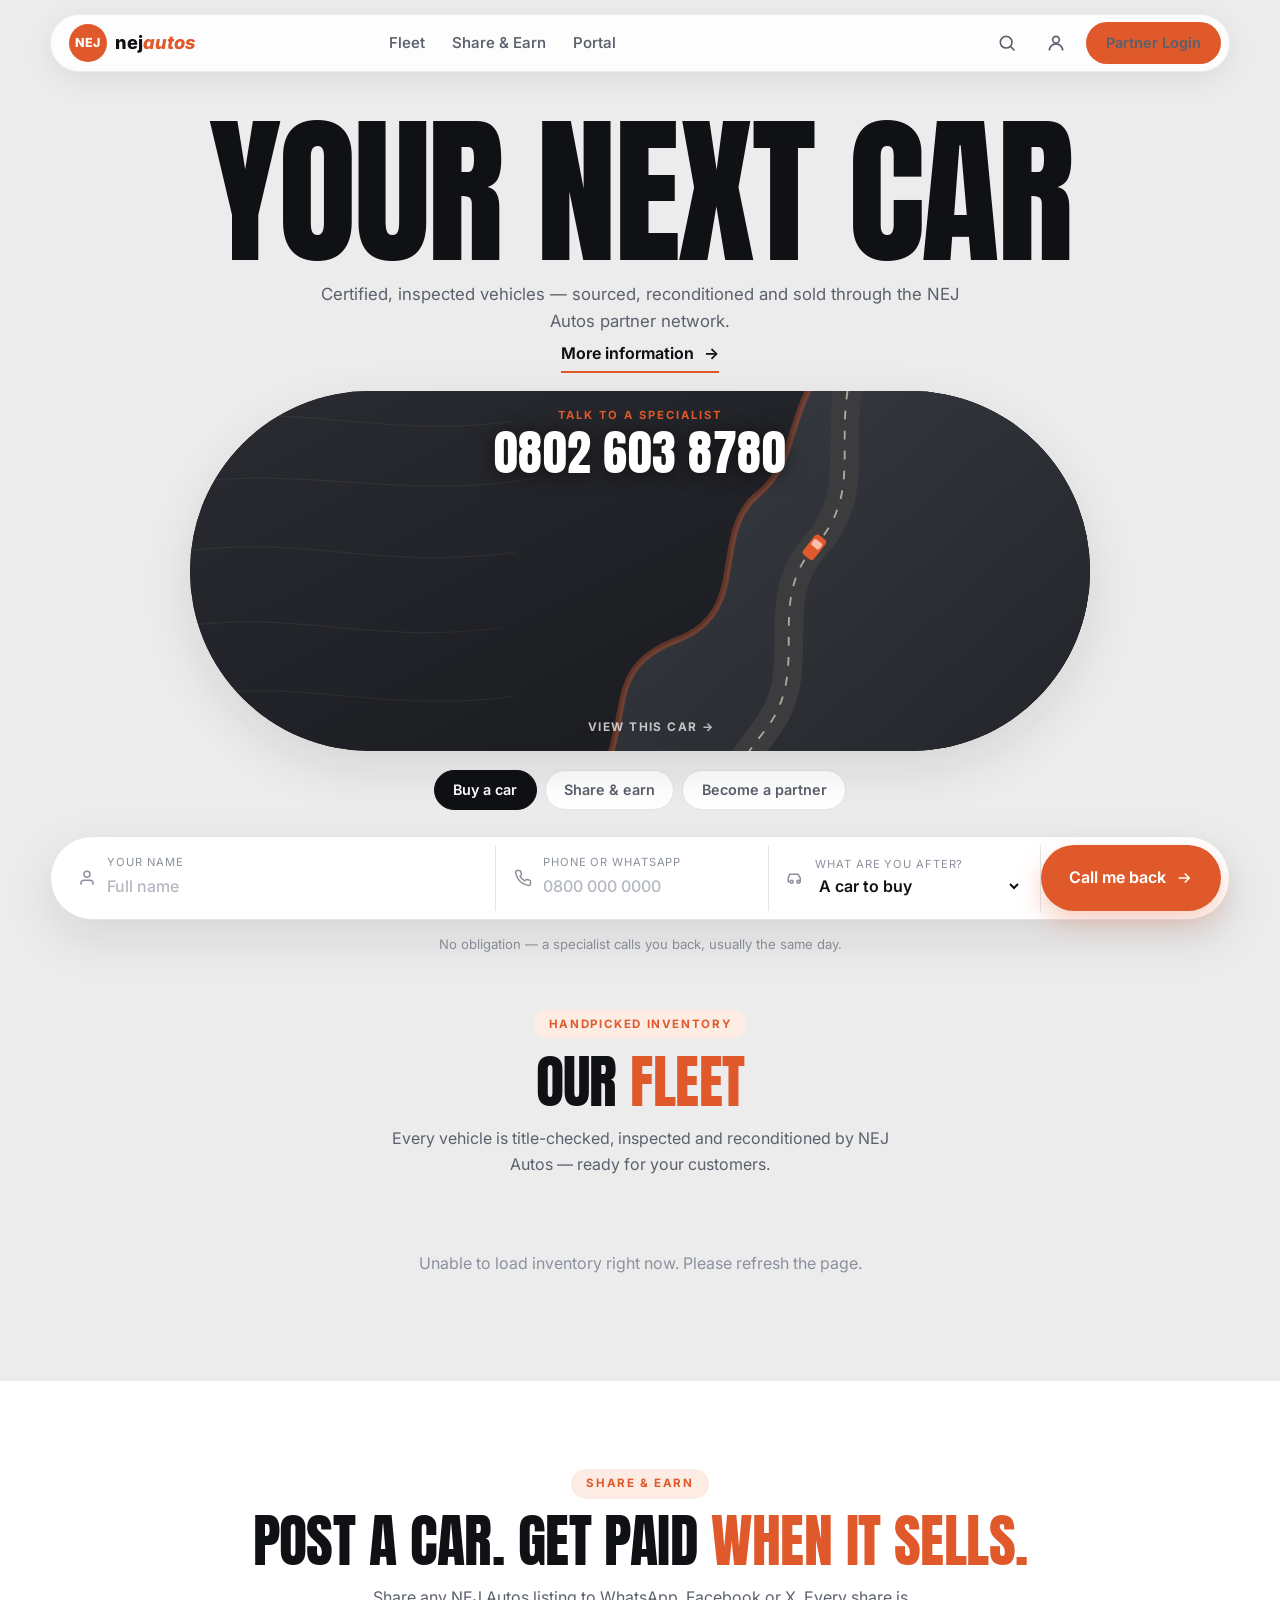
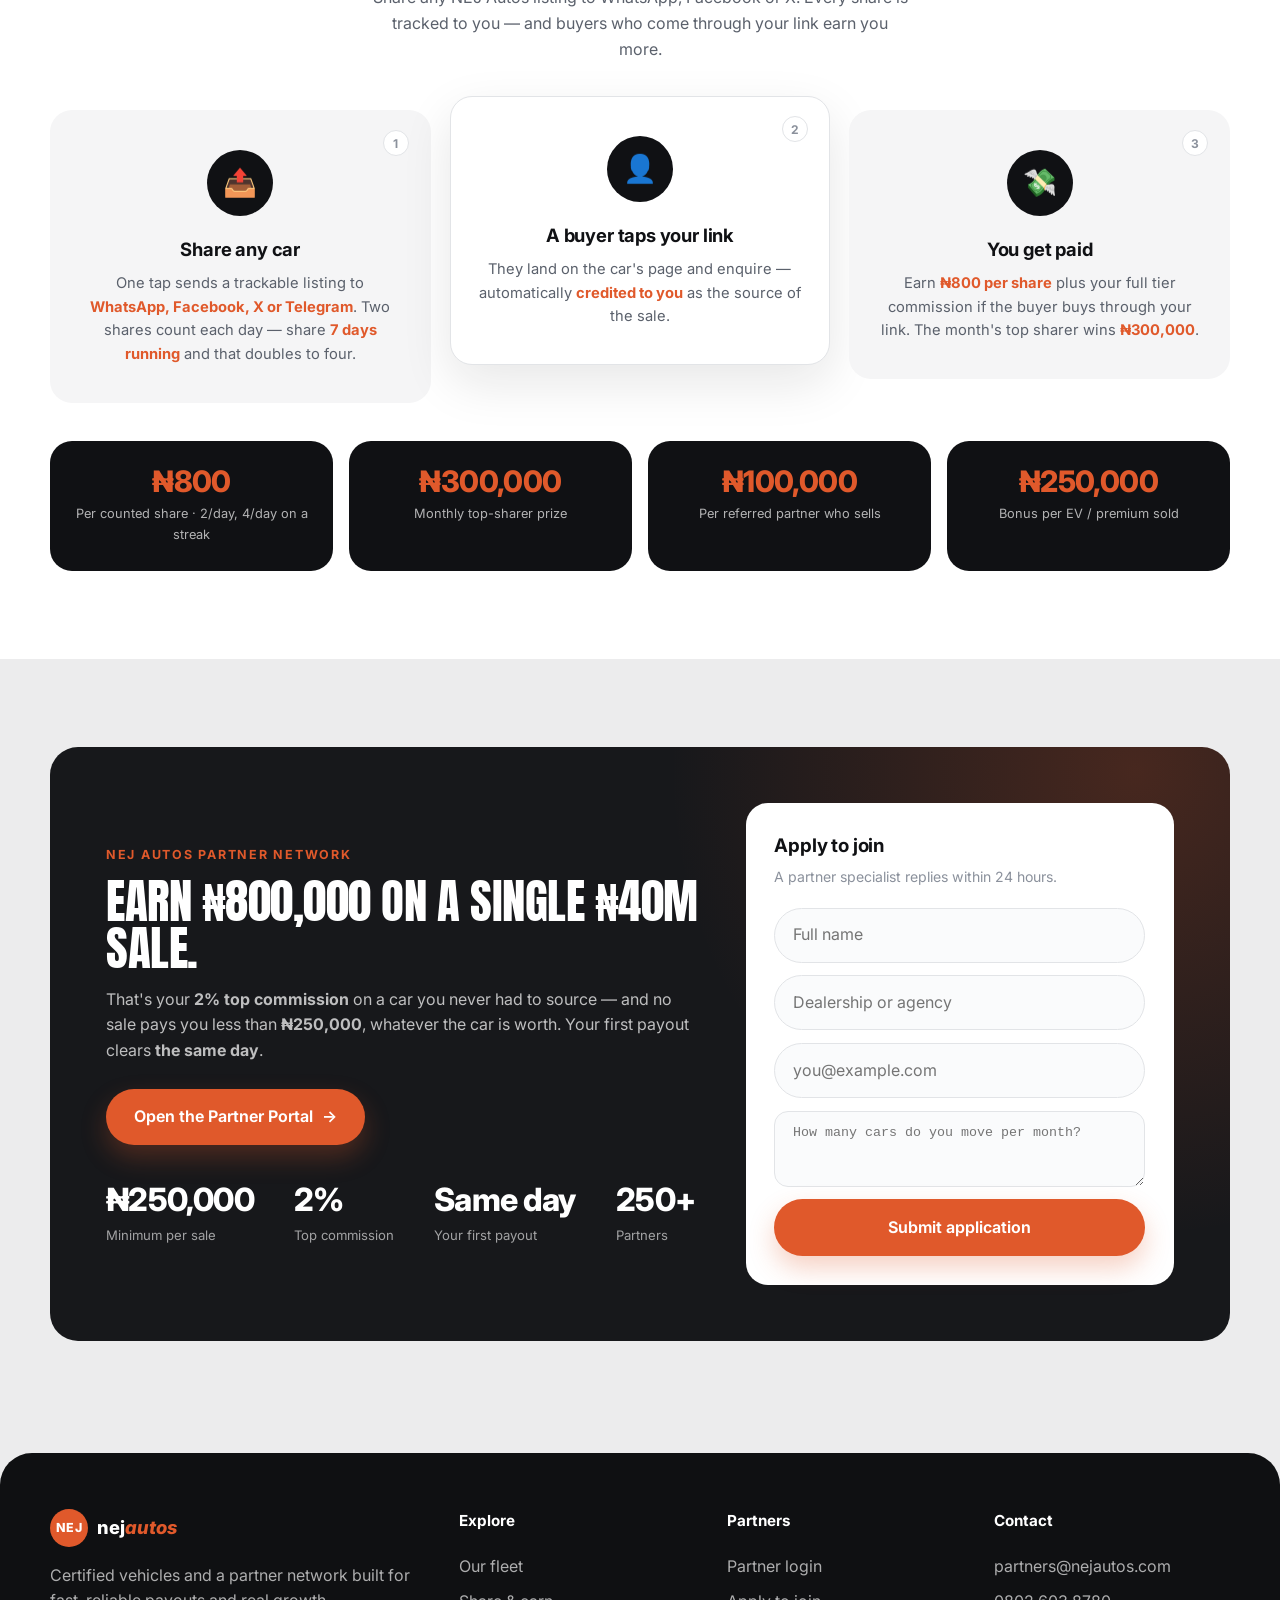
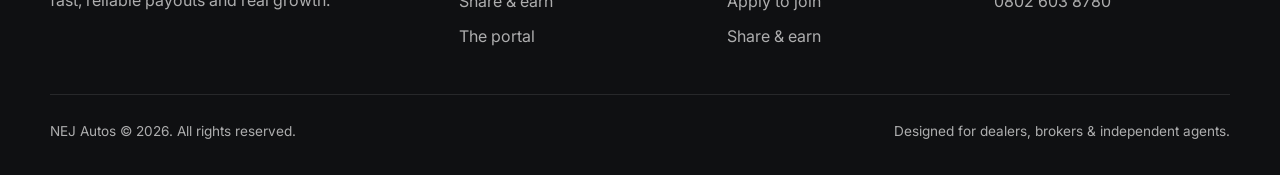
==== commit 1d673626: "Dress the hero from live inventory instead of a drawn scene The hero capsule was 370px of empty blac" ====
--- a/index.html
+++ b/index.html
@@ -54,7 +54,10 @@
         <div class="hero-copy" id="heroCopy">
           <h1 id="heroH1">Your next car</h1>
           <p class="lead" id="heroLead">Certified, inspected vehicles — sourced, reconditioned and sold through the NEJ Autos partner network.</p>
-          <a class="more" id="heroMore" href="#fleet">More information <span class="arrow">→</span></a>
+          <!-- Hidden unless a slide (or the hero block) supplies a link. The
+               static "More information" default is gone: it competed with the
+               tabs and the callback form for the same click. -->
+          <a class="more" id="heroMore" href="#fleet" hidden>More information <span class="arrow">→</span></a>
         </div>
 
         <div class="hero-showcase">
@@ -101,6 +104,14 @@
           </div>
           <div class="hero-slides" id="heroSlides" aria-hidden="true"></div>
 
+          <!-- Names whatever car the stage is currently showing. Filled by
+               dressHero() only when the photo came from live inventory. -->
+          <a class="hero-feature" id="heroFeature" href="#fleet" hidden>
+            <span class="hero-feature-name" id="heroFeatureName"></span>
+            <span class="hero-feature-price" id="heroFeaturePrice"></span>
+            <span class="hero-feature-go">View this car <span class="arrow">→</span></span>
+          </a>
+
           <!-- Call-to-buy, over the dark band. The number is the one set under
                Website → Footer → Contact, so there is only ever one to edit. -->
           <div class="hero-call" id="heroCall" hidden>
@@ -539,9 +550,12 @@
         if (h1 && b.headline) h1.innerHTML = escapeHtml(b.headline).replace(/\n/g, '<br>');
         cmsText('heroLead', b.lead);
         var more = document.getElementById('heroMore');
-        if (more && b.cta_label) {
-          more.innerHTML = escapeHtml(b.cta_label) + ' <span class="arrow">→</span>';
-          if (b.cta_href) more.setAttribute('href', b.cta_href);
+        if (more) {
+          if (b.cta_label) {
+            more.innerHTML = escapeHtml(b.cta_label) + ' <span class="arrow">→</span>';
+            if (b.cta_href) more.setAttribute('href', b.cta_href);
+          }
+          more.hidden = !b.cta_label;
         }
         // Tabs accept "Label | #target"; a bare label still renders (inert).
         if (b.call_label) cmsText('heroCallLbl', b.call_label);
@@ -704,8 +718,8 @@
           if (s.cta_label) {
             more.innerHTML = escapeHtml(s.cta_label) + ' <span class="arrow">→</span>';
             more.setAttribute('href', s.cta_href || '#fleet');
-            more.style.display = '';
-          } else { more.style.display = 'none'; }
+          }
+          more.hidden = !s.cta_label;
         }
         inner.classList.toggle('is-center', s.align === 'center');
         hero.classList.toggle('is-center', s.align === 'center');
@@ -817,6 +831,46 @@
       '</article>';
     }
 
+    /* The hero capsule, dressed from real stock.
+       Priority: CMS slides > assets/hero.jpg > newest car's photo > the drawn
+       scene. Nobody has to upload anything for the hero to show a real car —
+       the inventory that is already there does the job, and it stays current
+       as stock changes. */
+    function dressHero(cars) {
+      var stage = document.querySelector('.hero-stage');
+      if (!stage) return;
+      // A live slider or a hand-picked hero photo both outrank inventory.
+      if (document.querySelector('.hero-slide')) return;
+      if (document.querySelector('.hero-photo')) return;
+
+      var pick = null;
+      for (var i = 0; i < cars.length; i++) {
+        var c = cars[i];
+        if (!c.photos || !c.photos.length) continue;
+        if (!pick) pick = c;
+        if (c.featured) { pick = c; break; }     // a featured car wins outright
+      }
+      if (!pick) return;                          // no photography yet — keep the scene
+
+      var img = document.createElement('img');
+      img.className = 'hero-photo is-live';
+      img.setAttribute('alt', '');
+      img.setAttribute('aria-hidden', 'true');
+      img.src = pick.photos[0];
+      img.onerror = function () { img.remove(); };
+      stage.insertBefore(img, stage.firstChild);
+      stage.classList.add('has-live-photo');
+
+      var name = [pick.year, pick.make, pick.model].filter(Boolean).join(' ');
+      var el = document.getElementById('heroFeature');
+      if (el) {
+        document.getElementById('heroFeatureName').textContent = name;
+        document.getElementById('heroFeaturePrice').textContent = money(pick.price);
+        el.setAttribute('href', 'car?id=' + encodeURIComponent(pick.id) + '&ref=NEJ-DIRECT');
+        el.hidden = false;
+      }
+    }
+
     function loadFleet() {
       var grid = document.getElementById('fleetGrid');
       var note = document.getElementById('fleetNote');
@@ -825,6 +879,7 @@
         .then(function (r) { return r.json(); })
         .then(function (data) {
           var cars = (data && data.cars) ? data.cars : [];
+          dressHero(cars);
           if (!cars.length) {
             grid.innerHTML = '';
             if (note) { note.textContent = CMS_FLEET_EMPTY; note.style.display = ''; }
--- a/styles.css
+++ b/styles.css
@@ -124,7 +124,7 @@
 .hero-inner {
   position: relative; z-index: 1;
   display: flex; flex-direction: column; align-items: center; text-align: center;
-  padding: 1.2rem 0 2.6rem;
+  padding: 0.6rem 0 2.9rem;
 }
 .hero-copy { order: 1; width: 100%; transition: opacity 0.28s ease; }
 .hero-copy.is-fading { opacity: 0; }
@@ -133,7 +133,7 @@
   font-size: clamp(2.9rem, 0.5rem + 12vw, 10.5rem);
   line-height: 0.9; letter-spacing: -0.02em;
 }
-.hero .lead { font-size: 1.05rem; color: var(--body); max-width: 58ch; margin: 0 auto 1.5rem; }
+.hero .lead { font-size: 1.05rem; color: var(--body); max-width: 58ch; margin: 0 auto 0.4rem; }
 .hero .more {
   display: inline-flex; align-items: center; gap: 0.6rem; color: var(--ink);
   font-weight: 650; border-bottom: 2px solid var(--accent); padding-bottom: 0.3rem;
@@ -145,7 +145,7 @@
    can break the silhouette the way a single hero car should. */
 .hero-showcase {
   order: 2; position: relative; overflow: visible;
-  width: min(900px, 100%); margin-top: 1.6rem;
+  width: min(900px, 100%); margin-top: 1.1rem;
 }
 
 /* The capsule stage that holds either the fallback scene or the CMS slider. */
@@ -190,8 +190,35 @@
 .hero-scene { position: absolute; inset: 0; z-index: 0; width: 100%; height: 100%; }
 .hero-scene svg { width: 100%; height: 100%; object-fit: cover; }
 .hero-photo { position: absolute; inset: 0; z-index: 1; width: 100%; height: 100%; object-fit: cover; }
-
-.hero-tabs { order: 4; display: flex; flex-wrap: wrap; justify-content: center; gap: 0.5rem; margin: 1.8rem 0 0; }
+/* A photo pulled from live stock needs a scrim so the number and the caption
+   stay readable over whatever was shot that day. */
+.hero-stage.has-live-photo::after {
+  content: ""; position: absolute; inset: 0; z-index: 2; pointer-events: none;
+  background:
+    linear-gradient(180deg, rgba(6, 8, 12, 0.62) 0%, rgba(6, 8, 12, 0.12) 38%, rgba(6, 8, 12, 0.05) 55%, rgba(6, 8, 12, 0.72) 100%);
+}
+
+/* Names the car currently on the stage — turns the hero into a shop window. */
+.hero-feature {
+  position: absolute; z-index: 4; left: 50%; bottom: clamp(0.9rem, 4%, 1.8rem);
+  transform: translateX(-50%); width: max-content; max-width: 90%;
+  display: flex; align-items: baseline; gap: 0.7rem; flex-wrap: wrap;
+  justify-content: center; text-align: center; color: #fff;
+}
+.hero-feature-name {
+  font-family: var(--display); font-weight: 400; text-transform: uppercase;
+  font-size: clamp(0.95rem, 0.6rem + 1.1vw, 1.5rem); line-height: 1;
+  letter-spacing: 0.01em;
+}
+.hero-feature-price { font-weight: 800; color: var(--accent-2, #ffb38a); font-size: 0.95rem; }
+.hero-feature-go {
+  font-size: 0.74rem; font-weight: 700; text-transform: uppercase; letter-spacing: 0.12em;
+  color: rgba(255, 255, 255, 0.72);
+}
+.hero-feature:hover .hero-feature-go { color: #fff; }
+.hero-feature:hover .arrow { transform: translateX(3px); }
+
+.hero-tabs { order: 4; display: flex; flex-wrap: wrap; justify-content: center; gap: 0.5rem; margin: 1.2rem 0 0; }
 .hero-tab {
   border: 1px solid var(--line); background: #fff; color: var(--body); cursor: pointer;
   font-weight: 600; font-size: 0.9rem; padding: 0.55rem 1.15rem; border-radius: var(--pill);
@@ -245,7 +272,7 @@
   position: relative; z-index: 5;
   /* Rides up over the hero, the way the reference's booking card overlaps its
      photo — the form is the first thing in reach, not a strip below the fold. */
-  margin: clamp(-2.6rem, -3vw, -1.2rem) auto 0;
+  margin: clamp(-1.6rem, -1.6vw, -0.8rem) auto 0;
   background: #fff; border-radius: var(--pill); box-shadow: var(--shadow);
   border: 1px solid var(--line);
   display: grid; grid-template-columns: 1.6fr 1fr 1fr auto; gap: 0;
@@ -282,6 +309,8 @@
 
 /* ----------------------------- Sections -------------------------------- */
 .section { padding: 5.5rem 0; }
+/* The fleet follows the hero directly — pull it up so a car is in view sooner. */
+#fleet { padding-top: 3.4rem; }
 .section.tint { background: var(--surface); }
 .section-head { text-align: center; margin-bottom: 3rem; }
 .section-head h2 { font-size: clamp(2rem, 1rem + 3.4vw, 3.6rem); line-height: 0.98; margin: 0; }
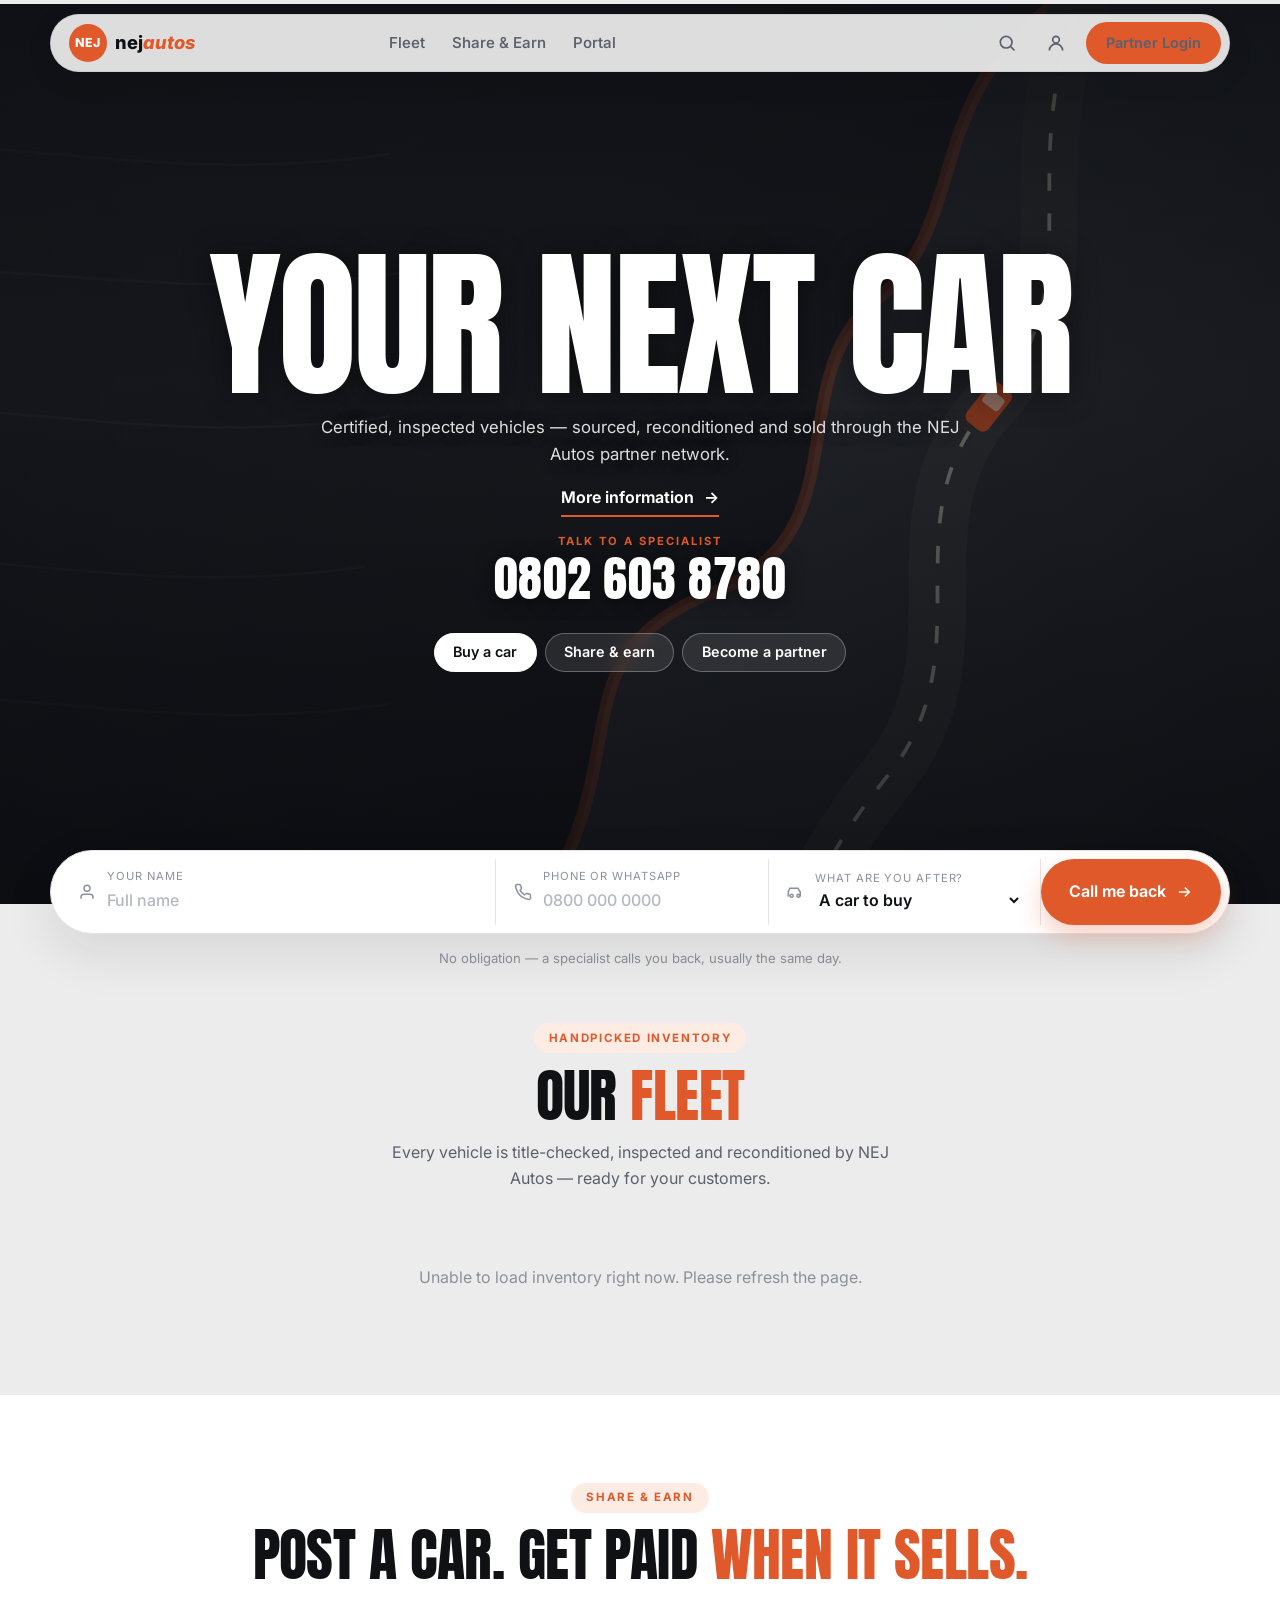
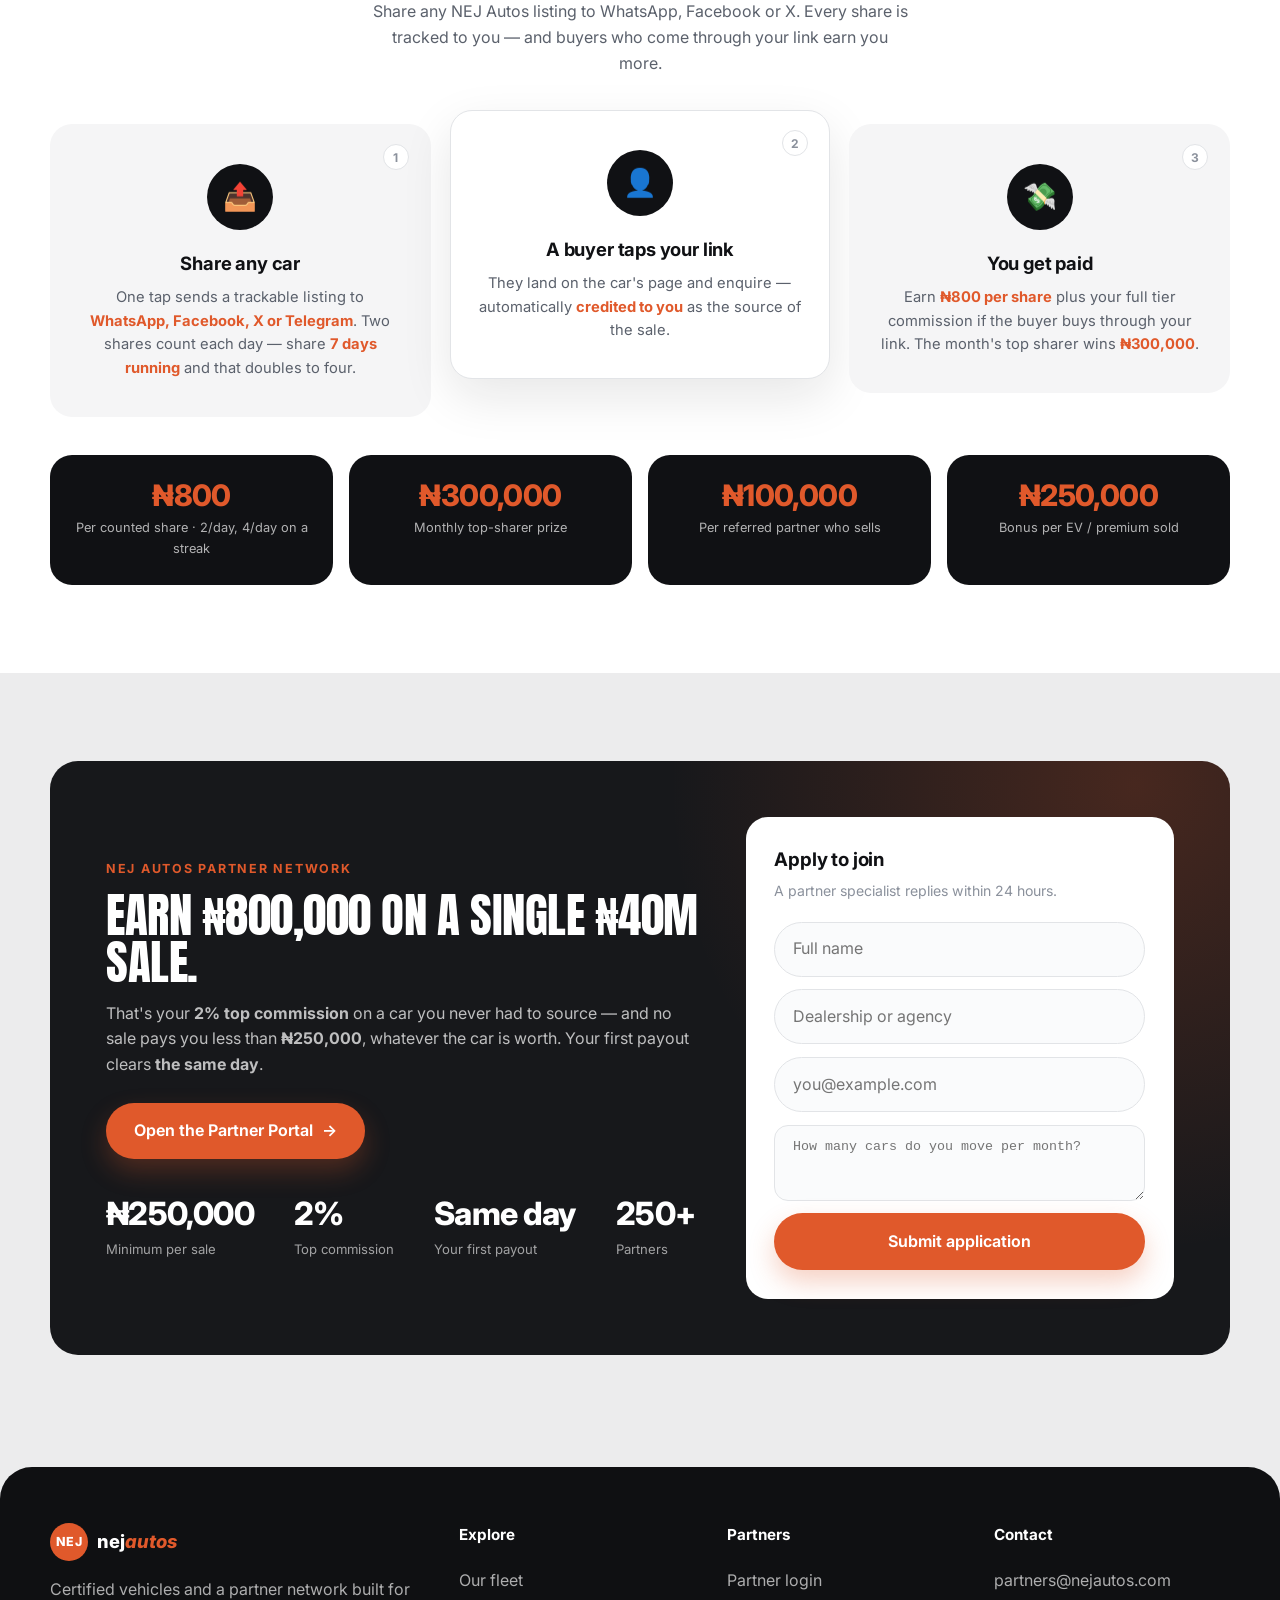
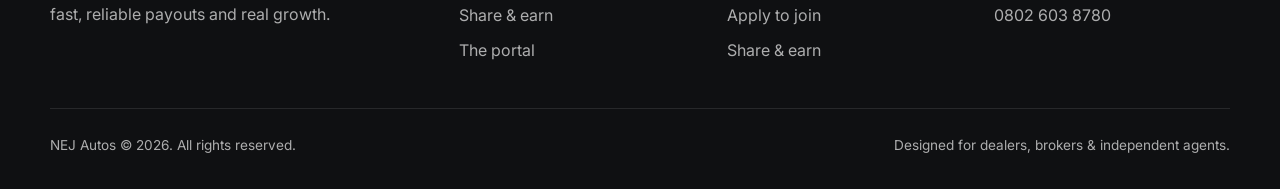
==== commit 4da19b42: "Make the hero slider fill the screen The slide sat in a 900px capsule with the copy stacked above it" ====
--- a/index.html
+++ b/index.html
@@ -49,6 +49,69 @@
        Copy sits above a capsule stage. The stage holds the fallback
        scene below, and the CMS slider paints over it when slides exist. -->
   <header class="hero">
+    <!-- Full-bleed backdrop. Outside .container so it can span the viewport,
+         and a direct child of .hero so inset:0 means the whole hero. -->
+    <div class="hero-showcase">
+      <div class="hero-stage">
+      <!-- Static hero photo. Drop a file at assets/hero.jpg to use it; if it
+           isn't there the image removes itself and the scene below shows. -->
+      <img class="hero-photo" src="assets/hero.jpg" alt="" aria-hidden="true"
+           onerror="this.remove()" />
+      <div class="hero-scene" aria-hidden="true">
+    <svg viewBox="0 0 1440 720" preserveAspectRatio="xMidYMid slice" xmlns="http://www.w3.org/2000/svg">
+    <defs>
+    <linearGradient id="ocean" x1="0" y1="0" x2="1" y2="1">
+    <stop offset="0" stop-color="#2b2d33"/><stop offset="1" stop-color="#141519"/>
+    </linearGradient>
+    <linearGradient id="land" x1="0" y1="0" x2="1" y2="1">
+    <stop offset="0" stop-color="#3b3e45"/><stop offset="1" stop-color="#212328"/>
+    </linearGradient>
+    </defs>
+    <rect width="1440" height="720" fill="url(#ocean)"/>
+    <!-- waves -->
+    <g stroke="#ffffff" stroke-opacity="0.05" fill="none" stroke-width="2">
+    <path d="M-20 120 C 180 90, 320 150, 520 120"/>
+    <path d="M-20 220 C 200 190, 340 250, 560 210"/>
+    <path d="M-20 330 C 180 300, 300 360, 520 330"/>
+    <path d="M-20 450 C 160 420, 300 480, 500 450"/>
+    <path d="M-20 560 C 180 530, 320 590, 520 560"/>
+    </g>
+    <!-- coastline / land on the right -->
+    <path d="M1440 0 L1440 720 L640 720 C 720 600 650 520 780 470 C 900 424 830 300 910 236 C 984 176 946 74 1052 0 Z" fill="url(#land)"/>
+    <!-- sandy shore edge -->
+    <path d="M640 720 C 720 600 650 520 780 470 C 900 424 830 300 910 236 C 984 176 946 74 1052 0"
+    fill="none" stroke="#e0592b" stroke-opacity="0.35" stroke-width="10"/>
+    <!-- road ribbon -->
+    <path d="M1080 -20 C 1010 130 1090 220 1000 320 C 916 414 1000 520 916 620 C 878 668 862 700 846 740"
+    fill="none" stroke="#3c3c3f" stroke-width="46" stroke-linecap="round"/>
+    <path d="M1080 -20 C 1010 130 1090 220 1000 320 C 916 414 1000 520 916 620 C 878 668 862 700 846 740"
+    fill="none" stroke="#e9e2cf" stroke-opacity="0.65" stroke-width="3" stroke-dasharray="14 18"/>
+    <!-- car -->
+    <g transform="translate(999 322) rotate(38)">
+    <rect x="-11" y="-20" width="22" height="40" rx="6" fill="#e0592b"/>
+    <rect x="-8" y="-12" width="16" height="12" rx="3" fill="#ffd9cb" fill-opacity="0.8"/>
+    </g>
+    </svg>
+      </div>
+      <div class="hero-slides" id="heroSlides" aria-hidden="true"></div>
+
+      <!-- Names whatever car the stage is currently showing. Filled by
+           dressHero() only when the photo came from live inventory. -->
+      <a class="hero-feature" id="heroFeature" href="#fleet" hidden>
+        <span class="hero-feature-name" id="heroFeatureName"></span>
+        <span class="hero-feature-price" id="heroFeaturePrice"></span>
+        <span class="hero-feature-go">View this car <span class="arrow">→</span></span>
+      </a>
+
+    </div>
+
+    <!-- Cut-out of a real car, overhanging the capsule. Drop a transparent
+         PNG at assets/hero-car.png; with no file the image removes itself
+         and the capsule keeps its own scene. -->
+    <img class="hero-car" src="assets/hero-car.png" alt="" aria-hidden="true"
+         onerror="this.remove()"
+         onload="this.parentNode.classList.add('has-car')" />
+    </div>
     <div class="container">
       <div class="hero-inner" id="heroInner">
         <div class="hero-copy" id="heroCopy">
@@ -58,74 +121,12 @@
                static "More information" default is gone: it competed with the
                tabs and the callback form for the same click. -->
           <a class="more" id="heroMore" href="#fleet" hidden>More information <span class="arrow">→</span></a>
-        </div>
-
-        <div class="hero-showcase">
-        <div class="hero-stage">
-          <!-- Static hero photo. Drop a file at assets/hero.jpg to use it; if it
-               isn't there the image removes itself and the scene below shows. -->
-          <img class="hero-photo" src="assets/hero.jpg" alt="" aria-hidden="true"
-               onerror="this.remove()" />
-          <div class="hero-scene" aria-hidden="true">
-        <svg viewBox="0 0 1440 720" preserveAspectRatio="xMidYMid slice" xmlns="http://www.w3.org/2000/svg">
-        <defs>
-        <linearGradient id="ocean" x1="0" y1="0" x2="1" y2="1">
-        <stop offset="0" stop-color="#2b2d33"/><stop offset="1" stop-color="#141519"/>
-        </linearGradient>
-        <linearGradient id="land" x1="0" y1="0" x2="1" y2="1">
-        <stop offset="0" stop-color="#3b3e45"/><stop offset="1" stop-color="#212328"/>
-        </linearGradient>
-        </defs>
-        <rect width="1440" height="720" fill="url(#ocean)"/>
-        <!-- waves -->
-        <g stroke="#ffffff" stroke-opacity="0.05" fill="none" stroke-width="2">
-        <path d="M-20 120 C 180 90, 320 150, 520 120"/>
-        <path d="M-20 220 C 200 190, 340 250, 560 210"/>
-        <path d="M-20 330 C 180 300, 300 360, 520 330"/>
-        <path d="M-20 450 C 160 420, 300 480, 500 450"/>
-        <path d="M-20 560 C 180 530, 320 590, 520 560"/>
-        </g>
-        <!-- coastline / land on the right -->
-        <path d="M1440 0 L1440 720 L640 720 C 720 600 650 520 780 470 C 900 424 830 300 910 236 C 984 176 946 74 1052 0 Z" fill="url(#land)"/>
-        <!-- sandy shore edge -->
-        <path d="M640 720 C 720 600 650 520 780 470 C 900 424 830 300 910 236 C 984 176 946 74 1052 0"
-        fill="none" stroke="#e0592b" stroke-opacity="0.35" stroke-width="10"/>
-        <!-- road ribbon -->
-        <path d="M1080 -20 C 1010 130 1090 220 1000 320 C 916 414 1000 520 916 620 C 878 668 862 700 846 740"
-        fill="none" stroke="#3c3c3f" stroke-width="46" stroke-linecap="round"/>
-        <path d="M1080 -20 C 1010 130 1090 220 1000 320 C 916 414 1000 520 916 620 C 878 668 862 700 846 740"
-        fill="none" stroke="#e9e2cf" stroke-opacity="0.65" stroke-width="3" stroke-dasharray="14 18"/>
-        <!-- car -->
-        <g transform="translate(999 322) rotate(38)">
-        <rect x="-11" y="-20" width="22" height="40" rx="6" fill="#e0592b"/>
-        <rect x="-8" y="-12" width="16" height="12" rx="3" fill="#ffd9cb" fill-opacity="0.8"/>
-        </g>
-        </svg>
-          </div>
-          <div class="hero-slides" id="heroSlides" aria-hidden="true"></div>
-
-          <!-- Names whatever car the stage is currently showing. Filled by
-               dressHero() only when the photo came from live inventory. -->
-          <a class="hero-feature" id="heroFeature" href="#fleet" hidden>
-            <span class="hero-feature-name" id="heroFeatureName"></span>
-            <span class="hero-feature-price" id="heroFeaturePrice"></span>
-            <span class="hero-feature-go">View this car <span class="arrow">→</span></span>
-          </a>
-
-          <!-- Call-to-buy, over the dark band. The number is the one set under
-               Website → Footer → Contact, so there is only ever one to edit. -->
+          <!-- Call-to-buy. The number is the one set under Website → Footer →
+               Contact, so there is only ever one to edit. -->
           <div class="hero-call" id="heroCall" hidden>
             <span class="hero-call-lbl" id="heroCallLbl">Talk to a specialist</span>
             <a class="hero-call-num" id="heroCallNum" href="tel:08026038780">0802 603 8780</a>
           </div>
-        </div>
-
-        <!-- Cut-out of a real car, overhanging the capsule. Drop a transparent
-             PNG at assets/hero-car.png; with no file the image removes itself
-             and the capsule keeps its own scene. -->
-        <img class="hero-car" src="assets/hero-car.png" alt="" aria-hidden="true"
-             onerror="this.remove()"
-             onload="this.parentNode.classList.add('has-car')" />
         </div>
 
         <div class="hero-tabs" id="heroTabs">
@@ -683,6 +684,10 @@
       if (scene) scene.style.display = 'none';
       var photo = document.querySelector('.hero-photo');
       if (photo) photo.style.display = 'none';
+      // The two fetches race: inventory may have dressed the stage before the
+      // slides arrived. Slides win, so retire the caption that named that car.
+      var feat = document.getElementById('heroFeature');
+      if (feat) feat.hidden = true;
       hero.classList.add('has-slider');
 
       host.innerHTML = slides.map(function (s, i) {
@@ -708,11 +713,24 @@
       var dots   = ctrl.querySelectorAll('.hero-dot');
       var cur = -1, timer = null;
 
+      // A slide that supplies no headline should inherit the hero block's,
+      // not blank it — an image-only slide otherwise leaves the page wordless.
+      var baseH1   = (document.getElementById('heroH1')   || {}).innerHTML || '';
+      var baseLead = (document.getElementById('heroLead') || {}).textContent || '';
+
       function paint(s) {
         var h1 = document.getElementById('heroH1');
-        if (h1) h1.innerHTML = escapeHtml(s.title || '').replace(/\n/g, '<br>');
+        if (h1) {
+          h1.innerHTML = s.title
+            ? escapeHtml(s.title).replace(/\n/g, '<br>')
+            : baseH1;
+        }
         var lead = document.getElementById('heroLead');
-        if (lead) { lead.textContent = s.subtitle || ''; lead.style.display = s.subtitle ? '' : 'none'; }
+        if (lead) {
+          var txt = s.subtitle || baseLead;
+          lead.textContent = txt;
+          lead.style.display = txt ? '' : 'none';
+        }
         var more = document.getElementById('heroMore');
         if (more) {
           if (s.cta_label) {
--- a/styles.css
+++ b/styles.css
@@ -4,6 +4,7 @@
    stage, floating pill chrome, white cards on a soft grey page.
    ========================================================================= */
 :root {
+  --topbar-h: 82px;      /* the floating pill's row — the hero starts under it */
   --ink: #101114;
   --body: #5b616c;
   --muted: #8b919c;
@@ -120,22 +121,35 @@
 .site-header.nav-open .nav-toggle span:nth-child(3) { transform: translateY(-6px) rotate(-45deg); }
 
 /* ------------------------------- Hero ---------------------------------- */
-.hero { position: relative; padding: 1.5rem 0 0; }
+/* Full-bleed stage: the slide (or the car pulled from stock) fills the screen
+   and the copy sits over it. The topbar floats above as a pill, so the hero
+   starts at the very top of the page rather than below a band of canvas. */
+.hero {
+  position: relative; overflow: hidden;
+  min-height: 100svh;                 /* svh: no jump when mobile chrome hides */
+  display: flex; align-items: center;
+  margin-top: calc(-1 * (var(--topbar-h, 74px)));
+  padding: calc(var(--topbar-h, 74px) + 1rem) 0 clamp(4rem, 9vh, 7rem);
+}
 .hero-inner {
-  position: relative; z-index: 1;
+  position: relative; z-index: 2;   /* above .hero-showcase, which is z-index 0 */
   display: flex; flex-direction: column; align-items: center; text-align: center;
-  padding: 0.6rem 0 2.9rem;
+  width: 100%; padding: 0;
 }
 .hero-copy { order: 1; width: 100%; transition: opacity 0.28s ease; }
 .hero-copy.is-fading { opacity: 0; }
 .hero h1 {
-  color: var(--ink); margin: 0 0 1rem;
+  color: #fff; margin: 0 0 1rem;
+  text-shadow: 0 2px 30px rgba(0, 0, 0, 0.45);
   font-size: clamp(2.9rem, 0.5rem + 12vw, 10.5rem);
   line-height: 0.9; letter-spacing: -0.02em;
 }
-.hero .lead { font-size: 1.05rem; color: var(--body); max-width: 58ch; margin: 0 auto 0.4rem; }
+.hero .lead {
+  font-size: 1.05rem; color: rgba(255, 255, 255, 0.86); max-width: 58ch;
+  margin: 0 auto 1.1rem; text-shadow: 0 1px 14px rgba(0, 0, 0, 0.5);
+}
 .hero .more {
-  display: inline-flex; align-items: center; gap: 0.6rem; color: var(--ink);
+  display: inline-flex; align-items: center; gap: 0.6rem; color: #fff;
   font-weight: 650; border-bottom: 2px solid var(--accent); padding-bottom: 0.3rem;
 }
 .hero .more:hover .arrow { transform: translateX(4px); }
@@ -143,37 +157,39 @@
 /* Showcase = the capsule plus the car that overhangs it. The capsule itself
    still clips its own scene/slider; the cut-out sits outside that clip so it
    can break the silhouette the way a single hero car should. */
+/* Escapes .container to span the viewport, and sits behind the copy. */
 .hero-showcase {
-  order: 2; position: relative; overflow: visible;
-  width: min(900px, 100%); margin-top: 1.1rem;
-}
-
-/* The capsule stage that holds either the fallback scene or the CMS slider. */
+  position: absolute; inset: 0; z-index: 0;
+  left: 50%; transform: translateX(-50%);
+  width: 100vw; margin: 0; overflow: hidden;
+}
+
+/* The stage now fills the hero rather than sitting in a capsule. */
 .hero-stage {
-  position: relative; overflow: hidden;
-  width: 100%; aspect-ratio: 2.5 / 1;
-  border-radius: var(--pill); background: var(--ink);
-  box-shadow: var(--shadow);
+  position: absolute; inset: 0; overflow: hidden;
+  width: 100%; height: 100%;
+  border-radius: 0; background: var(--ink);
+}
+
+/* A full-bleed photo always needs a scrim — the copy sits directly on it. */
+.hero-stage::before {
+  content: ""; position: absolute; inset: 0; z-index: 2; pointer-events: none;
+  background:
+    linear-gradient(180deg, rgba(6, 8, 12, 0.55) 0%, rgba(6, 8, 12, 0.30) 42%, rgba(6, 8, 12, 0.55) 100%),
+    radial-gradient(120% 90% at 50% 45%, rgba(6, 8, 12, 0.12) 0%, rgba(6, 8, 12, 0.62) 100%);
 }
 
 /* Cut-out car, overhanging the capsule's lower edge. */
+/* Optional cut-out, standing on the foot of the hero. */
 .hero-car {
-  position: absolute; z-index: 4; left: 50%; bottom: 0;
-  transform: translate(-50%, 26%);
-  width: min(680px, 84%); height: auto; pointer-events: none;
-  filter: drop-shadow(0 26px 34px rgba(16, 17, 20, 0.42));
-}
-/* Room for the overhang, so the slider controls never collide with it. The
-   class is set by the image's own onload, so a missing PNG leaves no gap and
-   no :has() support is required. */
-.hero-showcase.has-car { margin-bottom: clamp(2.2rem, 7vw, 5rem); }
+  position: absolute; z-index: 3; left: 50%; bottom: 0;
+  transform: translateX(-50%);
+  width: min(880px, 78%); height: auto; pointer-events: none;
+  filter: drop-shadow(0 26px 34px rgba(0, 0, 0, 0.55));
+}
 
 /* Call-to-buy over the dark band. Above the slider, below the car. */
-.hero-call {
-  position: absolute; z-index: 3; left: 50%; top: clamp(1rem, 4%, 2.2rem);
-  transform: translateX(-50%); width: max-content; max-width: 92%;
-  text-align: center; color: #fff;
-}
+.hero-call { margin-top: 1rem; text-align: center; color: #fff; }
 .hero-call-lbl {
   display: block; font-size: 0.7rem; font-weight: 700;
   text-transform: uppercase; letter-spacing: 0.18em;
@@ -190,20 +206,13 @@
 .hero-scene { position: absolute; inset: 0; z-index: 0; width: 100%; height: 100%; }
 .hero-scene svg { width: 100%; height: 100%; object-fit: cover; }
 .hero-photo { position: absolute; inset: 0; z-index: 1; width: 100%; height: 100%; object-fit: cover; }
-/* A photo pulled from live stock needs a scrim so the number and the caption
-   stay readable over whatever was shot that day. */
-.hero-stage.has-live-photo::after {
-  content: ""; position: absolute; inset: 0; z-index: 2; pointer-events: none;
-  background:
-    linear-gradient(180deg, rgba(6, 8, 12, 0.62) 0%, rgba(6, 8, 12, 0.12) 38%, rgba(6, 8, 12, 0.05) 55%, rgba(6, 8, 12, 0.72) 100%);
-}
-
 /* Names the car currently on the stage — turns the hero into a shop window. */
 .hero-feature {
-  position: absolute; z-index: 4; left: 50%; bottom: clamp(0.9rem, 4%, 1.8rem);
-  transform: translateX(-50%); width: max-content; max-width: 90%;
+  position: absolute; z-index: 4; left: clamp(1.1rem, 5vw, 3.2rem);
+  /* Clears the callback card, which rides up over the hero's foot. */
+  bottom: clamp(5.2rem, 11vh, 7.5rem); max-width: min(90%, 34rem);
   display: flex; align-items: baseline; gap: 0.7rem; flex-wrap: wrap;
-  justify-content: center; text-align: center; color: #fff;
+  color: #fff;
 }
 .hero-feature-name {
   font-family: var(--display); font-weight: 400; text-transform: uppercase;
@@ -215,19 +224,23 @@
   font-size: 0.74rem; font-weight: 700; text-transform: uppercase; letter-spacing: 0.12em;
   color: rgba(255, 255, 255, 0.72);
 }
+/* An author display: value beats the UA's [hidden] rule, so state it. */
+.hero-feature[hidden], .hero-call[hidden] { display: none; }
 .hero-feature:hover .hero-feature-go { color: #fff; }
 .hero-feature:hover .arrow { transform: translateX(3px); }
 
-.hero-tabs { order: 4; display: flex; flex-wrap: wrap; justify-content: center; gap: 0.5rem; margin: 1.2rem 0 0; }
+.hero-tabs { order: 4; display: flex; flex-wrap: wrap; justify-content: center; gap: 0.5rem; margin: 1.6rem 0 0; }
 .hero-tab {
-  border: 1px solid var(--line); background: #fff; color: var(--body); cursor: pointer;
+  border: 1px solid rgba(255, 255, 255, 0.28); color: #fff; cursor: pointer;
+  background: rgba(255, 255, 255, 0.10);
+  -webkit-backdrop-filter: blur(8px); backdrop-filter: blur(8px);
   font-weight: 600; font-size: 0.9rem; padding: 0.55rem 1.15rem; border-radius: var(--pill);
   transition: all 0.15s ease;
   /* a tab is an <a> when the CMS gave it a target, a <button> when it didn't */
   display: inline-block; text-decoration: none; font-family: inherit; line-height: 1.4;
 }
-.hero-tab:hover { border-color: var(--ink); color: var(--ink); }
-.hero-tab.active { background: var(--ink); border-color: var(--ink); color: #fff; }
+.hero-tab:hover { border-color: #fff; background: rgba(255, 255, 255, 0.2); }
+.hero-tab.active { background: #fff; border-color: #fff; color: var(--ink); }
 
 /* --------------------------- Hero slider (CMS) -------------------------- */
 /* Only present when the admin has live slides; otherwise the fallback
@@ -243,23 +256,26 @@
    only needs to be half as heavy as it was over the old full-bleed hero. */
 .hero-slide::after {
   content: ""; position: absolute; inset: 0;
-  background: #05070a; opacity: calc(var(--shade, 0.55) * 0.5);
-}
-
-.hero-ctrl { order: 3; display: flex; align-items: center; justify-content: center; gap: 0.9rem; margin-top: 1.5rem; }
+  /* The stage carries its own scrim now, so the admin's per-slide shade only
+     needs to top it up rather than darken from scratch. */
+  background: #05070a; opacity: calc(var(--shade, 0.55) * 0.35);
+}
+
+.hero-ctrl { order: 5; display: flex; align-items: center; justify-content: center; gap: 0.9rem; margin-top: 1.4rem; }
 .hero-arrow {
   width: 42px; height: 42px; flex: 0 0 auto; border-radius: 50%; cursor: pointer;
-  border: 1px solid var(--line); background: #fff;
-  color: var(--ink); font-size: 1.35rem; line-height: 1; display: grid; place-items: center;
+  border: 1px solid rgba(255, 255, 255, 0.3); background: rgba(255, 255, 255, 0.12);
+  -webkit-backdrop-filter: blur(8px); backdrop-filter: blur(8px);
+  color: #fff; font-size: 1.35rem; line-height: 1; display: grid; place-items: center;
   transition: all 0.15s ease;
 }
-.hero-arrow:hover { background: var(--ink); color: #fff; border-color: var(--ink); }
+.hero-arrow:hover { background: #fff; color: var(--ink); border-color: #fff; }
 .hero-dots { display: flex; align-items: center; gap: 0.45rem; }
 .hero-dot {
   width: 9px; height: 9px; padding: 0; border: none; border-radius: 50%; cursor: pointer;
-  background: rgba(16, 17, 20, 0.18); transition: all 0.22s ease;
-}
-.hero-dot:hover { background: rgba(16, 17, 20, 0.4); }
+  background: rgba(255, 255, 255, 0.4); transition: all 0.22s ease;
+}
+.hero-dot:hover { background: rgba(255, 255, 255, 0.7); }
 .hero-dot.is-on { width: 28px; border-radius: var(--pill); background: var(--accent); }
 
 @media (prefers-reduced-motion: reduce) {
@@ -272,7 +288,7 @@
   position: relative; z-index: 5;
   /* Rides up over the hero, the way the reference's booking card overlaps its
      photo — the form is the first thing in reach, not a strip below the fold. */
-  margin: clamp(-1.6rem, -1.6vw, -0.8rem) auto 0;
+  margin: clamp(-4.5rem, -6vh, -2.2rem) auto 0;
   background: #fff; border-radius: var(--pill); box-shadow: var(--shadow);
   border: 1px solid var(--line);
   display: grid; grid-template-columns: 1.6fr 1fr 1fr auto; gap: 0;
@@ -521,9 +537,7 @@
   .header-nav .links a:hover { background: var(--section); }
   .nav-toggle { display: inline-grid; }
 
-  .hero-showcase { width: 100%; }
-  .hero-stage { aspect-ratio: 2 / 1; border-radius: 120px; }
-  .hero-car { width: min(560px, 88%); transform: translate(-50%, 22%); }
+  .hero-car { width: min(560px, 92%); }
   .booking { grid-template-columns: 1fr 1fr; gap: 0.4rem; border-radius: var(--r); padding: 0.6rem; }
   .book-field { border-right: none; border-bottom: 1px solid var(--line); }
   .booking .btn { grid-column: 1 / -1; }
@@ -542,10 +556,9 @@
   .login-pill { padding: 0.5rem 0.85rem; font-size: 0.82rem; }
   .booking { grid-template-columns: 1fr; }
   .hero { padding-top: 0.5rem; }
-  .hero-stage { aspect-ratio: 5 / 4; border-radius: 28px; }
-  .hero-car { width: 94%; transform: translate(-50%, 16%); }
-  .hero-call { top: 1.1rem; }
-  .booking { margin-top: 0; }
+  .hero { min-height: 92svh; }
+  .hero-car { width: 100%; }
+  .booking { margin-top: -1.6rem; }
   .hero .lead { font-size: 0.98rem; }
   .fleet-grid { grid-template-columns: 1fr; max-width: 460px; margin-inline: auto; }
   .section { padding: 4rem 0; }
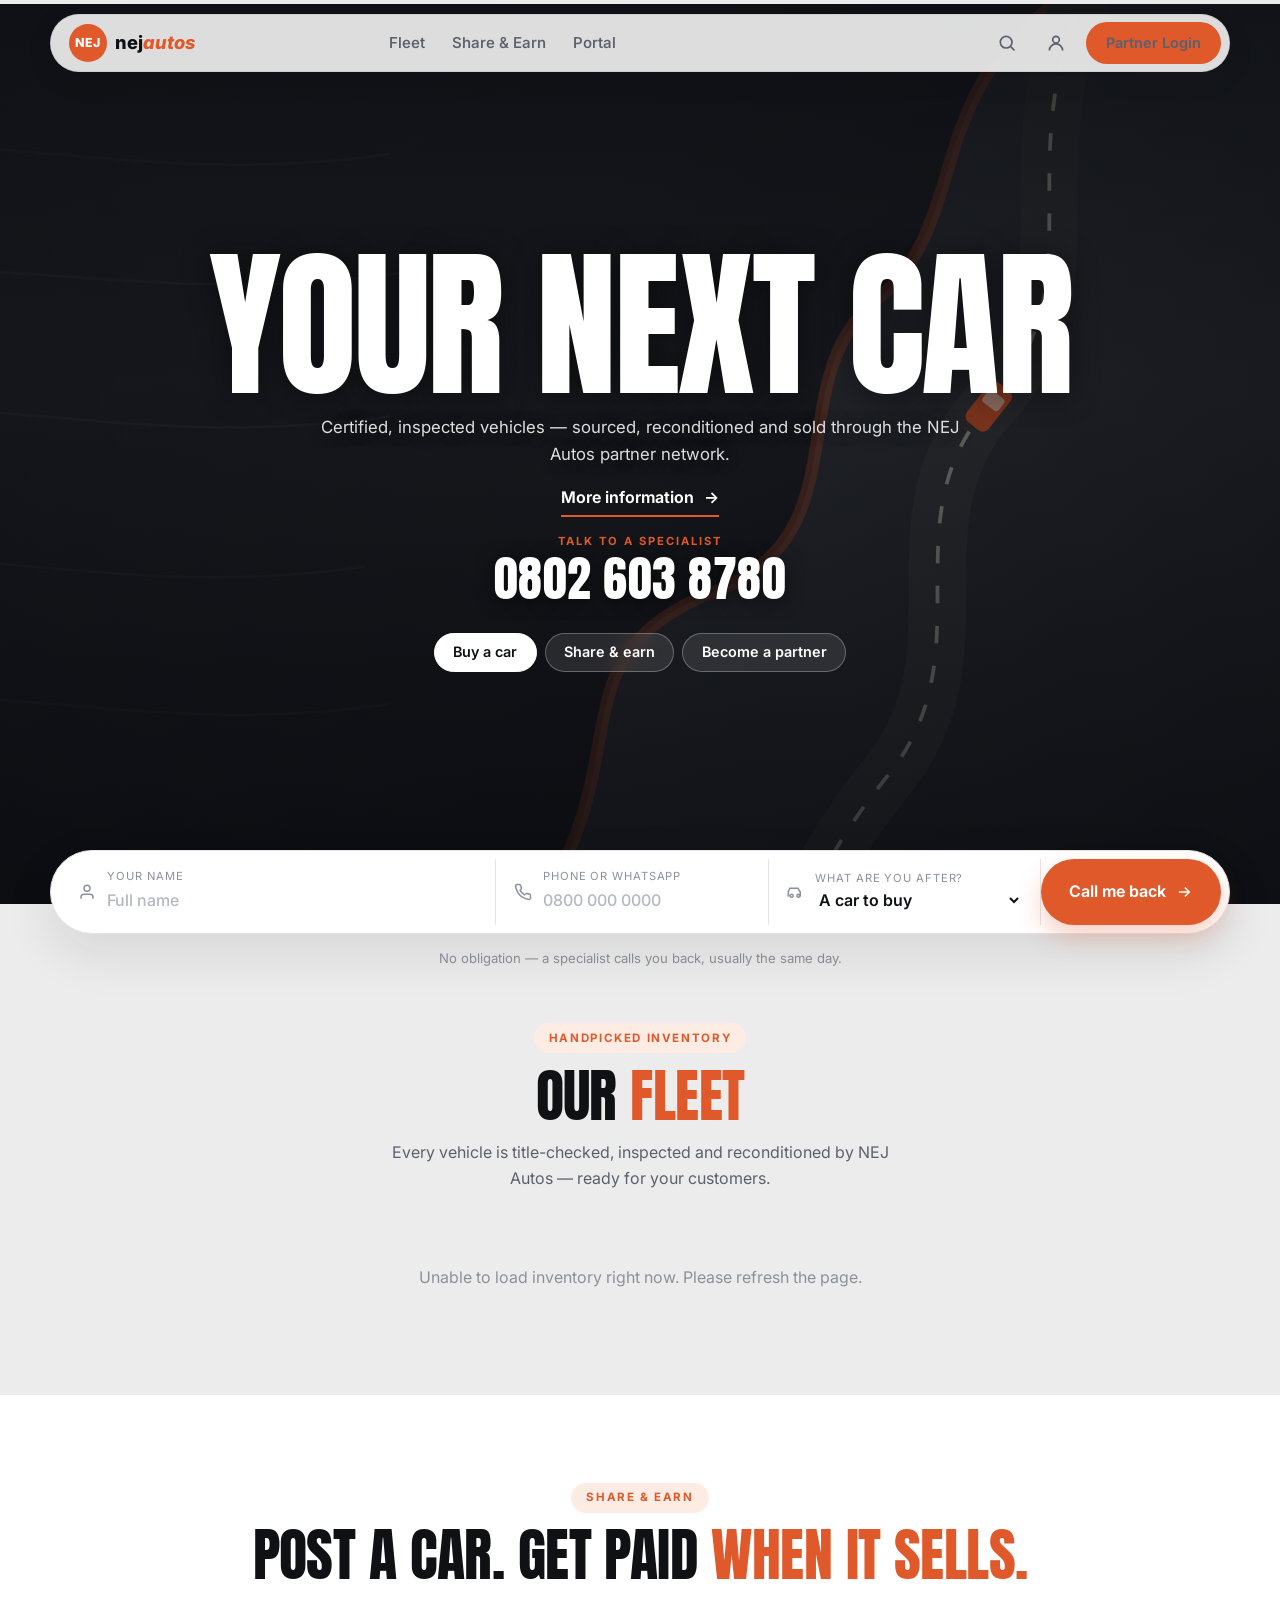
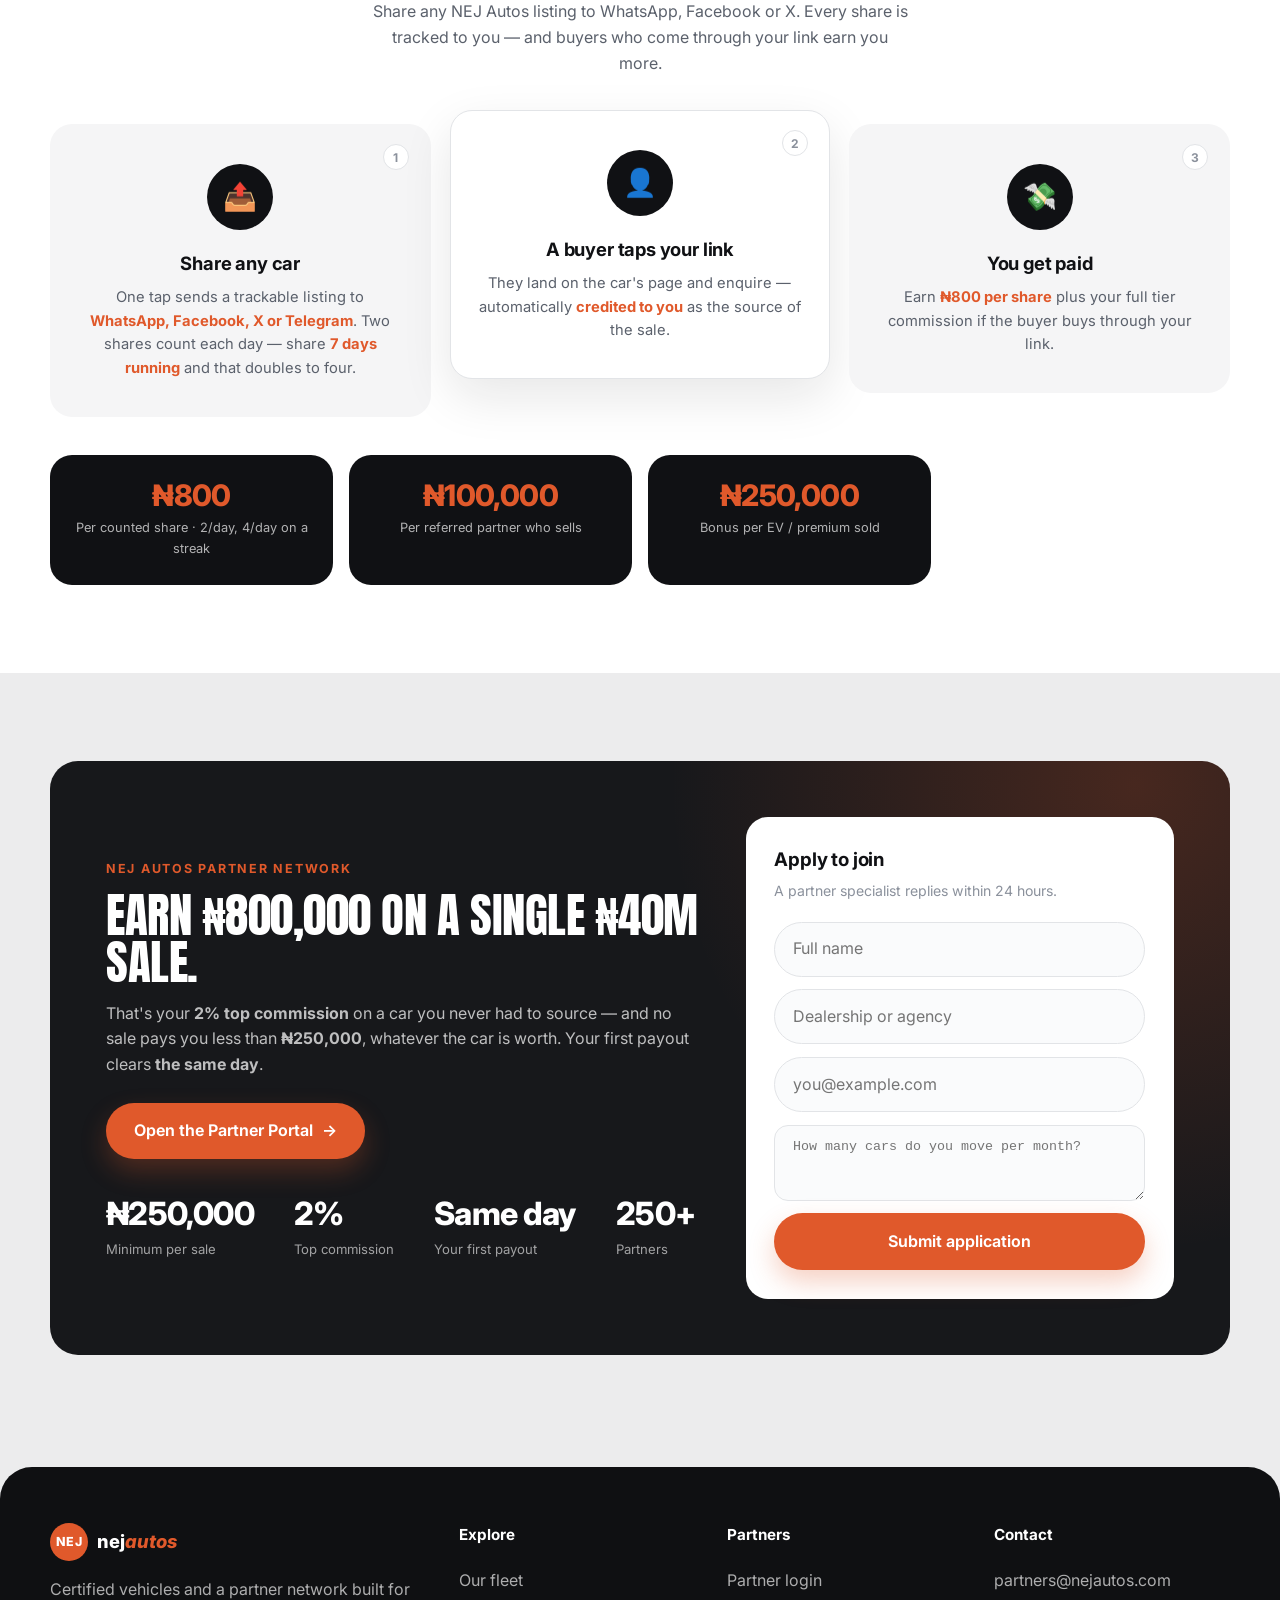
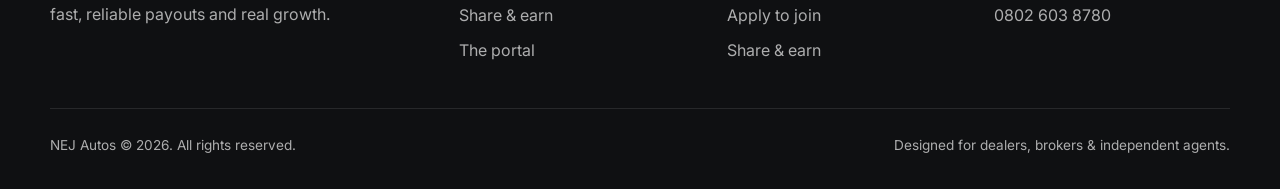
==== commit 60f2e581: "Show the real top-sharer prize, or none at all The reward band advertised a flat ₦300,000 monthly pr" ====
--- a/index.html
+++ b/index.html
@@ -206,12 +206,12 @@
           <div class="num">3</div>
           <div class="step-ico">💸</div>
           <h3>You get paid</h3>
-          <p>Earn <b>₦800 per share</b> plus your full tier commission if the buyer buys through your link. The month's top sharer wins <b>₦300,000</b>.</p>
+          <p>Earn <b>₦800 per share</b> plus your full tier commission if the buyer buys through your link.</p>
         </div>
       </div>
       <div class="earn-band" id="earnBand">
         <div class="earn-chip"><div class="v">₦800</div><div class="k">Per counted share · 2/day, 4/day on a streak</div></div>
-        <div class="earn-chip"><div class="v">₦300,000</div><div class="k">Monthly top-sharer prize</div></div>
+        <div class="earn-chip"><div class="v">{prize}</div><div class="k">Monthly top-sharer prize</div></div>
         <div class="earn-chip"><div class="v">₦100,000</div><div class="k">Per referred partner who sells</div></div>
         <div class="earn-chip"><div class="v">₦250,000</div><div class="k">Bonus per EV / premium sold</div></div>
       </div>
@@ -615,6 +615,7 @@
             return '<div class="earn-chip"><div class="v">' + escapeHtml(ch.v) + '</div>' +
               '<div class="k">' + escapeHtml(ch.k) + '</div></div>';
           }).join(''));
+          syncPrize(null);   // the two fetches race; re-apply if the pool is known
         }
       }
 
@@ -922,13 +923,36 @@
        Proof that partners are ranking — and getting paid — right now.
        Public, read-only and deliberately thin (rank, short name, clicks).
        The section stays hidden unless the board is on and somebody ranks. */
+    /* The reward band must never advertise a prize the system would not pay.
+       The pool lives in Settings → Top-sharer bonus; at 0 the bonus is off, so
+       the chip is removed rather than left showing a number. Handles both the
+       {prize} token and a chip still holding a hard-coded amount from before. */
+    var PRIZE_POOL = null;      // set once the live board answers
+    function syncPrize(pool) {
+      if (pool !== null) PRIZE_POOL = +pool || 0;
+      pool = PRIZE_POOL;
+      if (pool === null) return;
+      var chips = document.querySelectorAll('#earnBand .earn-chip');
+      Array.prototype.forEach.call(chips, function (chip) {
+        var v = chip.querySelector('.v'), k = chip.querySelector('.k');
+        if (!v || !k) return;
+        var isToken  = v.textContent.trim() === '{prize}';
+        var isLegacy = /top[- ]sharer prize/i.test(k.textContent);
+        if (!isToken && !isLegacy) return;
+        if (pool > 0) v.textContent = money(pool);
+        else chip.remove();
+      });
+    }
+
     function loadBoard() {
       var sec = document.getElementById('board');
       if (!sec) return;
       fetch('/admin/api/leaderboard.php?public=1', { headers: { 'Accept': 'application/json' } })
         .then(function (r) { return r.json(); })
         .then(function (d) {
-          if (!d || !d.ok || !d.enabled) return;             // switched off in Settings
+          if (!d || !d.ok) return;
+          syncPrize(d.pool);                                 // runs even when the board is off
+          if (!d.enabled) return;                            // switched off in Settings
           var rows = d.rows || [];
           var list = document.getElementById('boardList');
           var note = document.getElementById('boardNote');
@@ -958,7 +982,11 @@
           }
           sec.hidden = false;
         })
-        .catch(function () { /* board is a bonus — a failed fetch leaves it hidden */ });
+        .catch(function () {
+          // The board is a bonus, so a failed fetch leaves it hidden — but the
+          // token must never survive as visible text.
+          syncPrize(0);
+        });
     }
     // Shown only when there is a number to call.
     (function () {
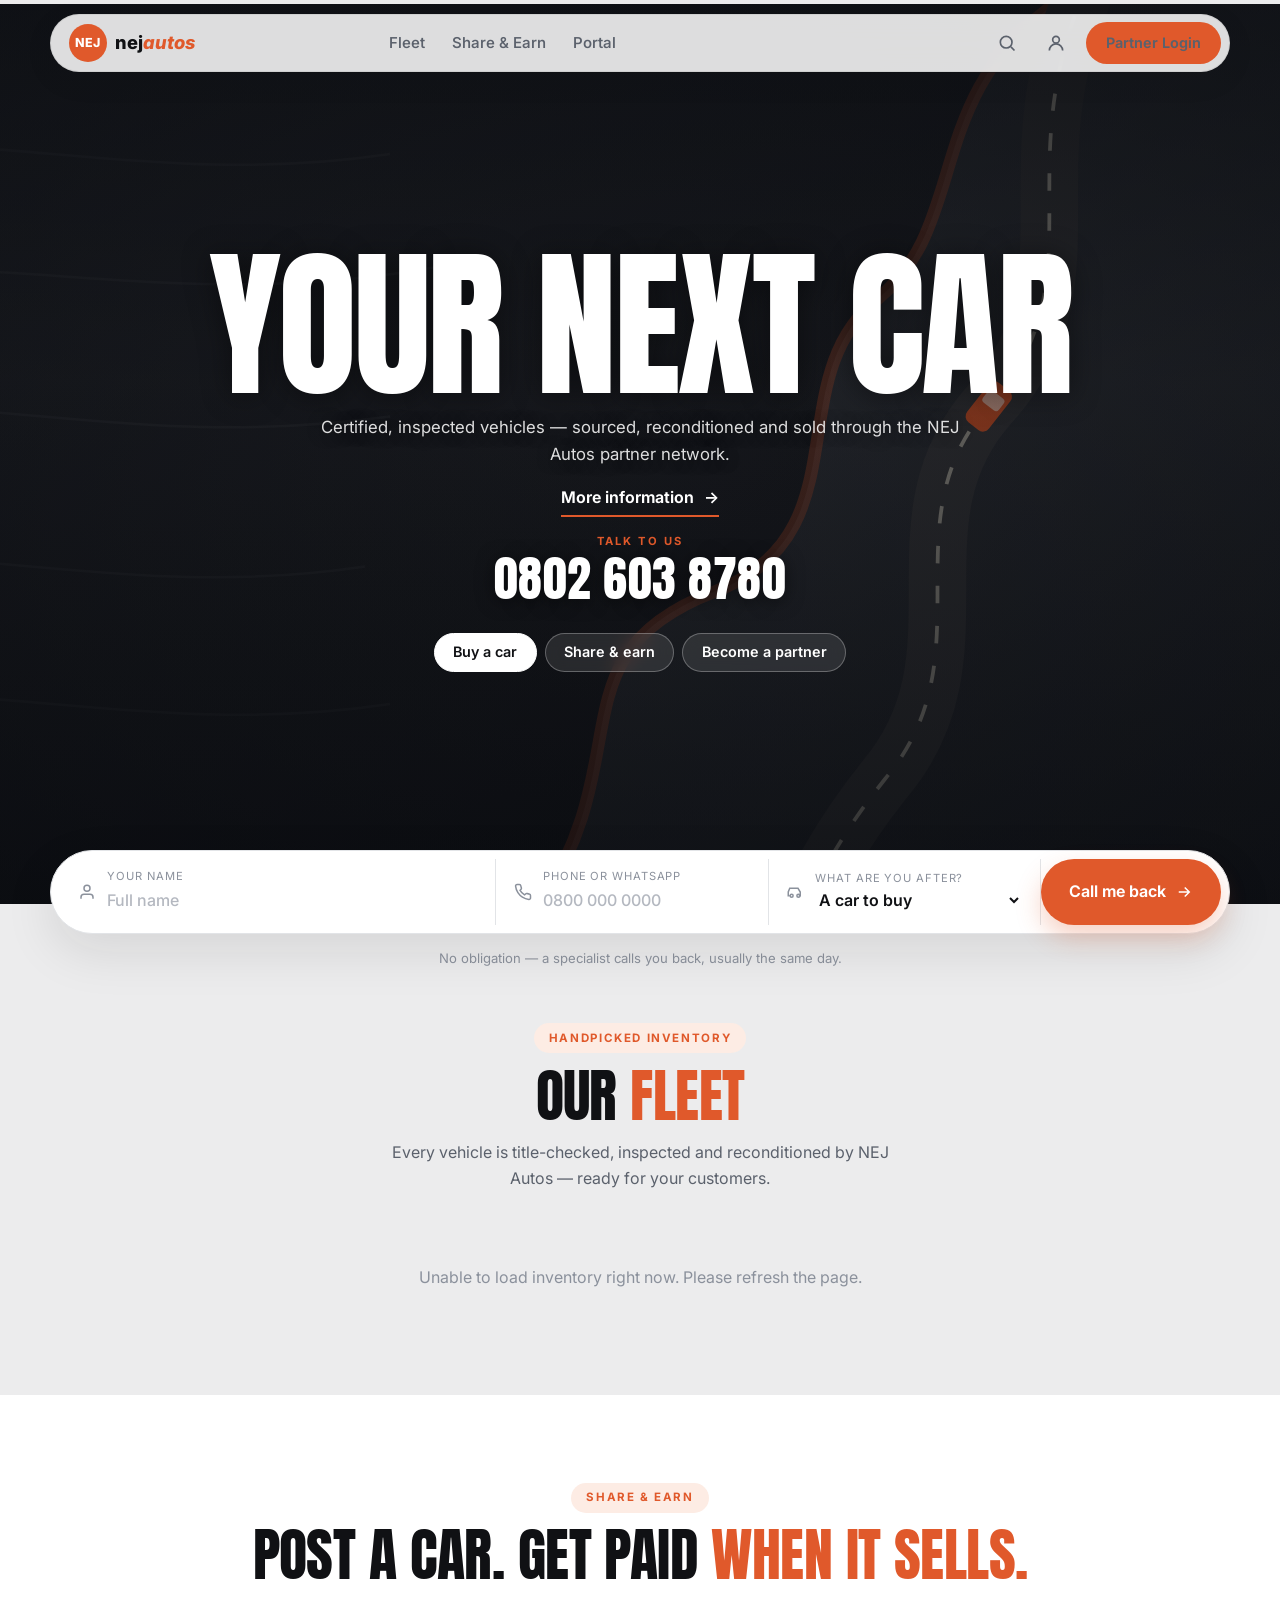
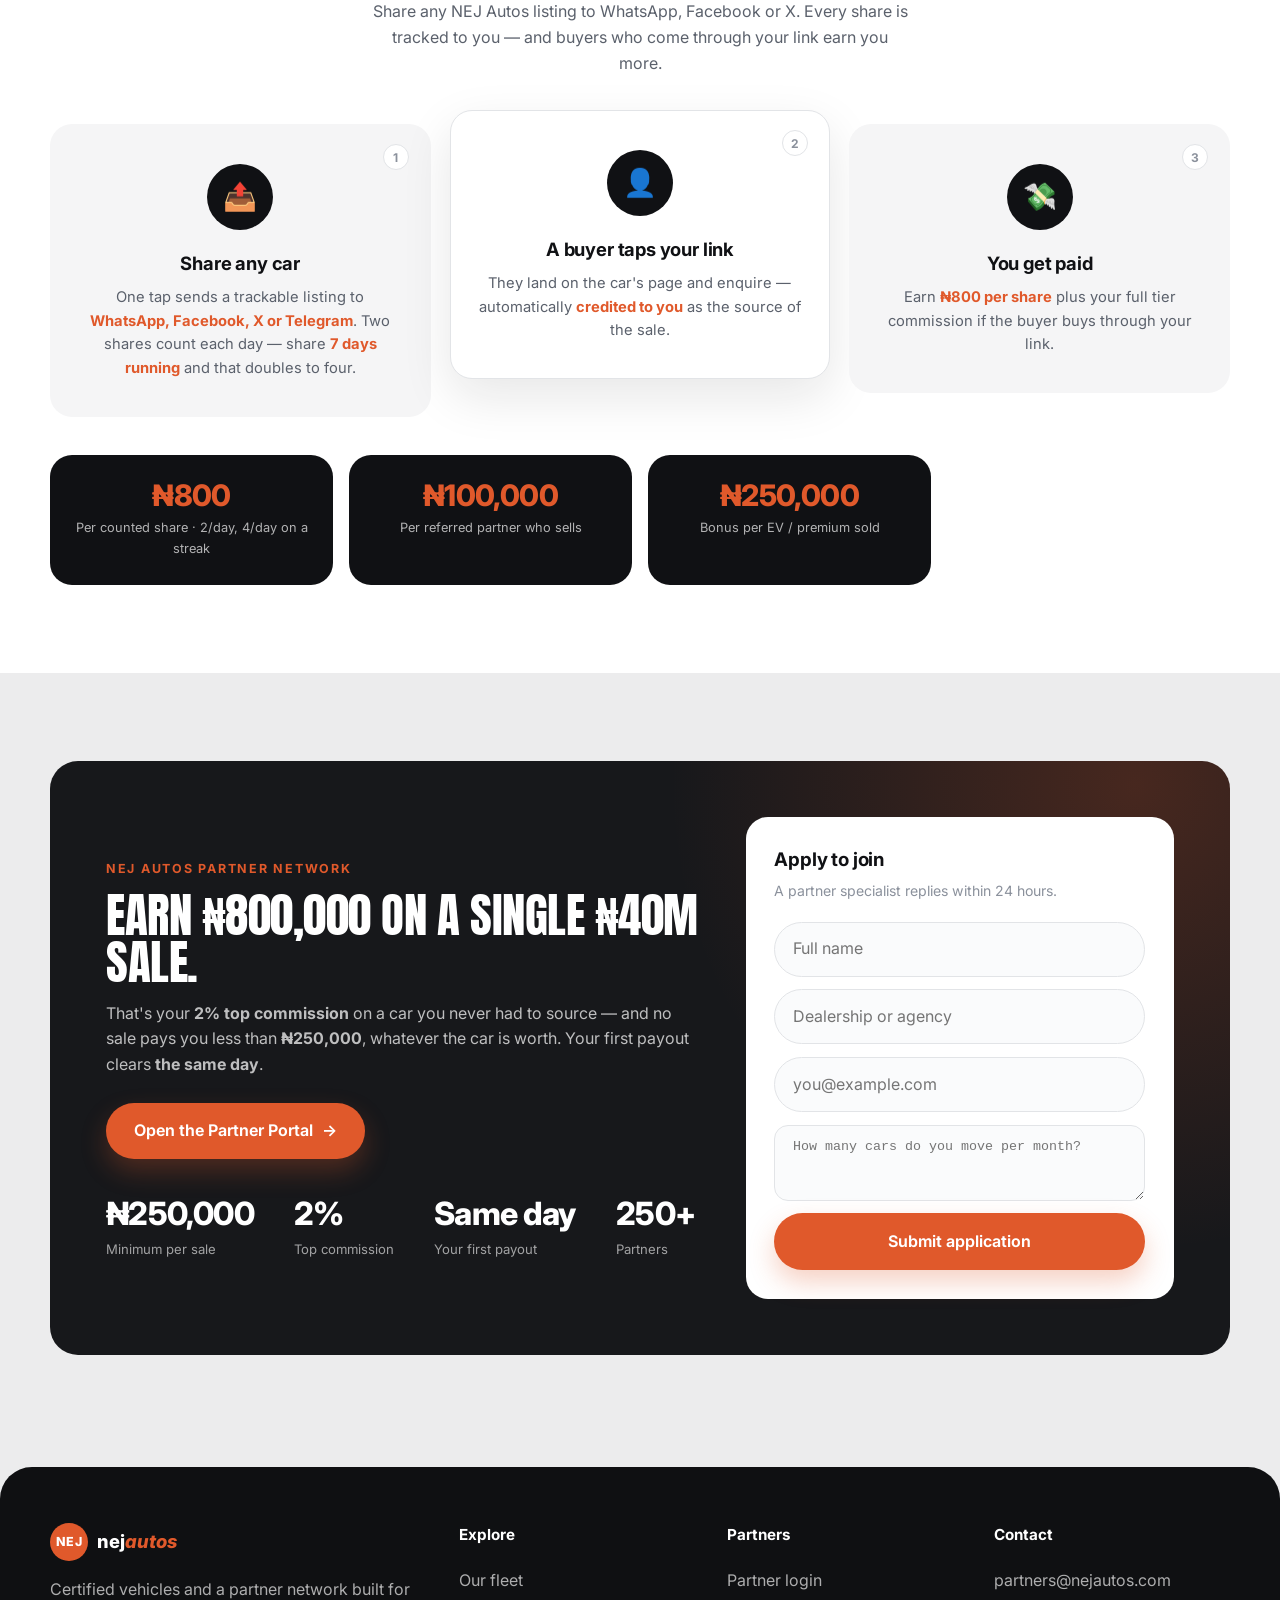
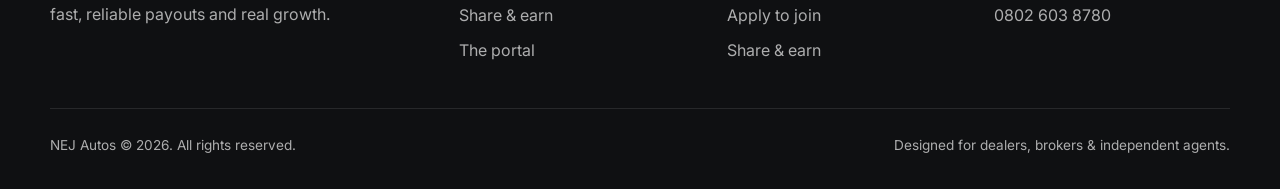
==== commit c90ec996: "Change the hero call label to "Talk to us" Both the static markup and the CMS default. The live site" ====
--- a/index.html
+++ b/index.html
@@ -124,7 +124,7 @@
           <!-- Call-to-buy. The number is the one set under Website → Footer →
                Contact, so there is only ever one to edit. -->
           <div class="hero-call" id="heroCall" hidden>
-            <span class="hero-call-lbl" id="heroCallLbl">Talk to a specialist</span>
+            <span class="hero-call-lbl" id="heroCallLbl">Talk to us</span>
             <a class="hero-call-num" id="heroCallNum" href="tel:08026038780">0802 603 8780</a>
           </div>
         </div>
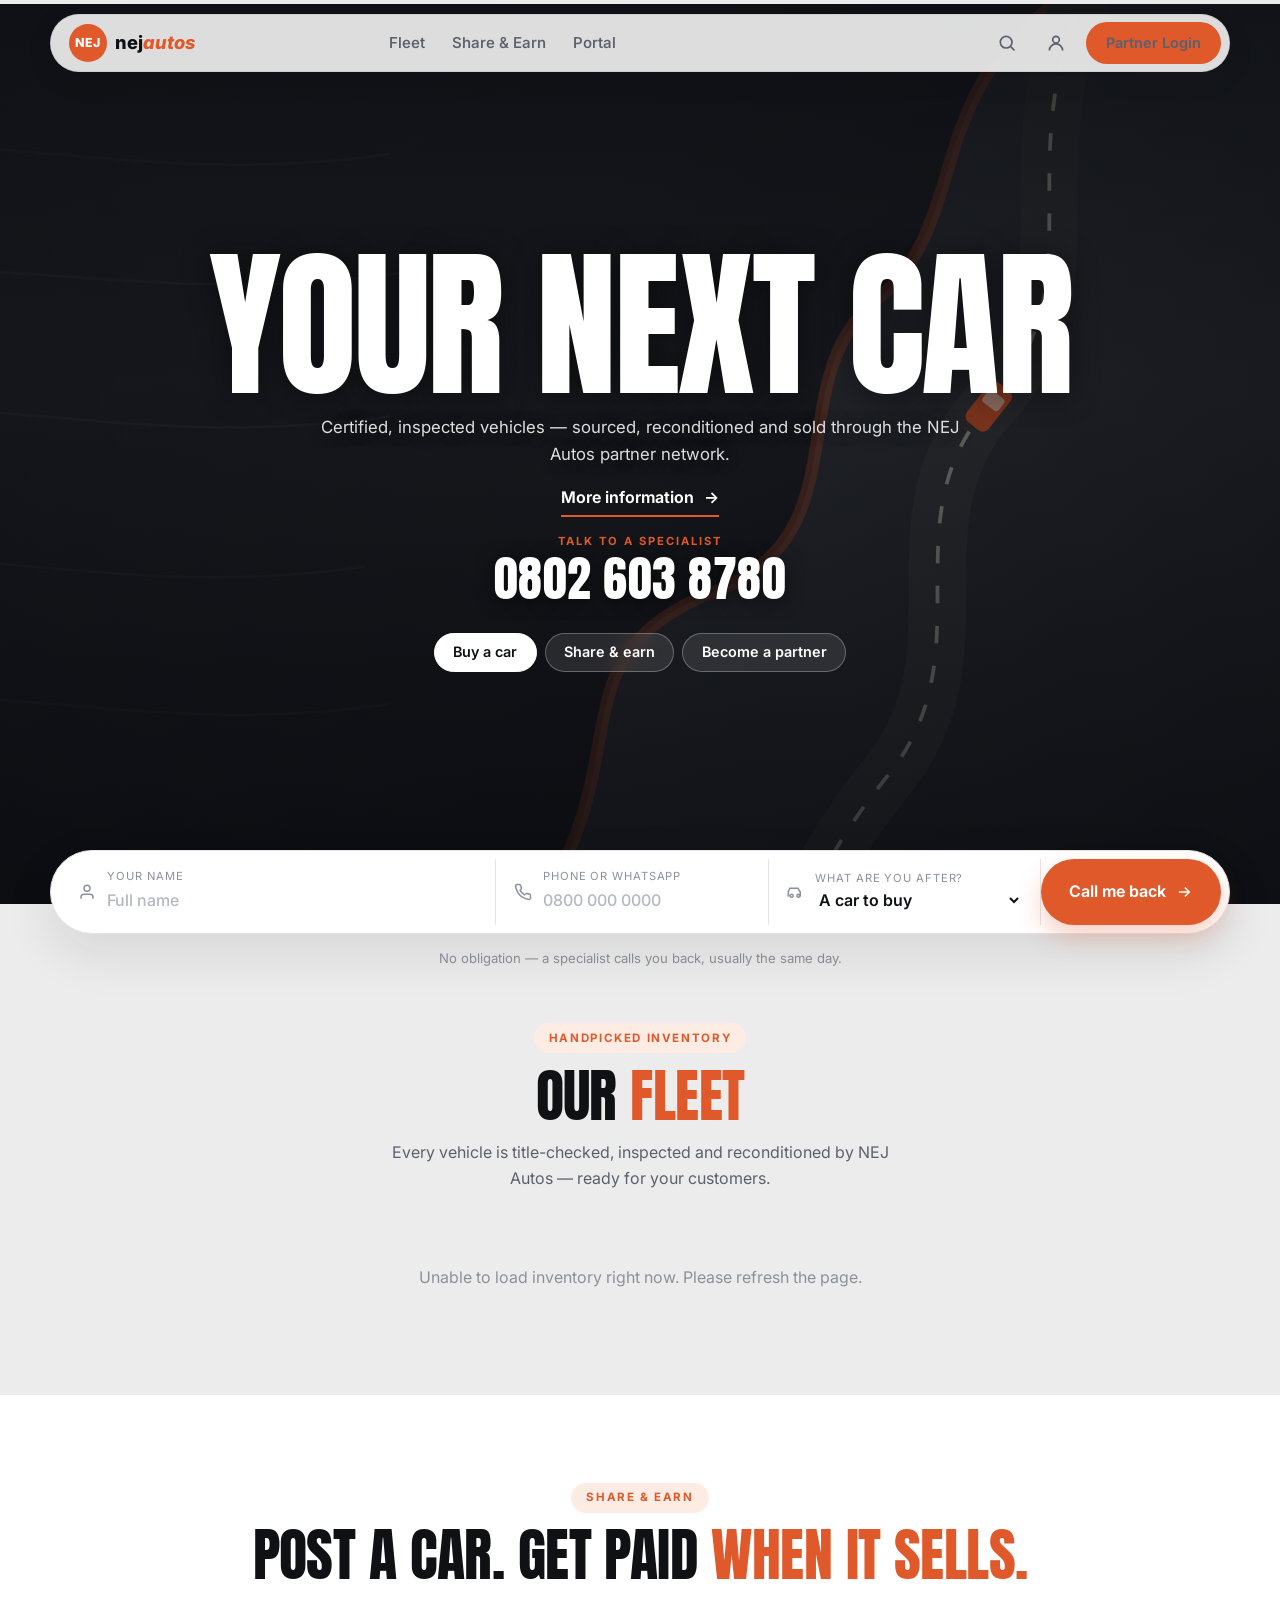
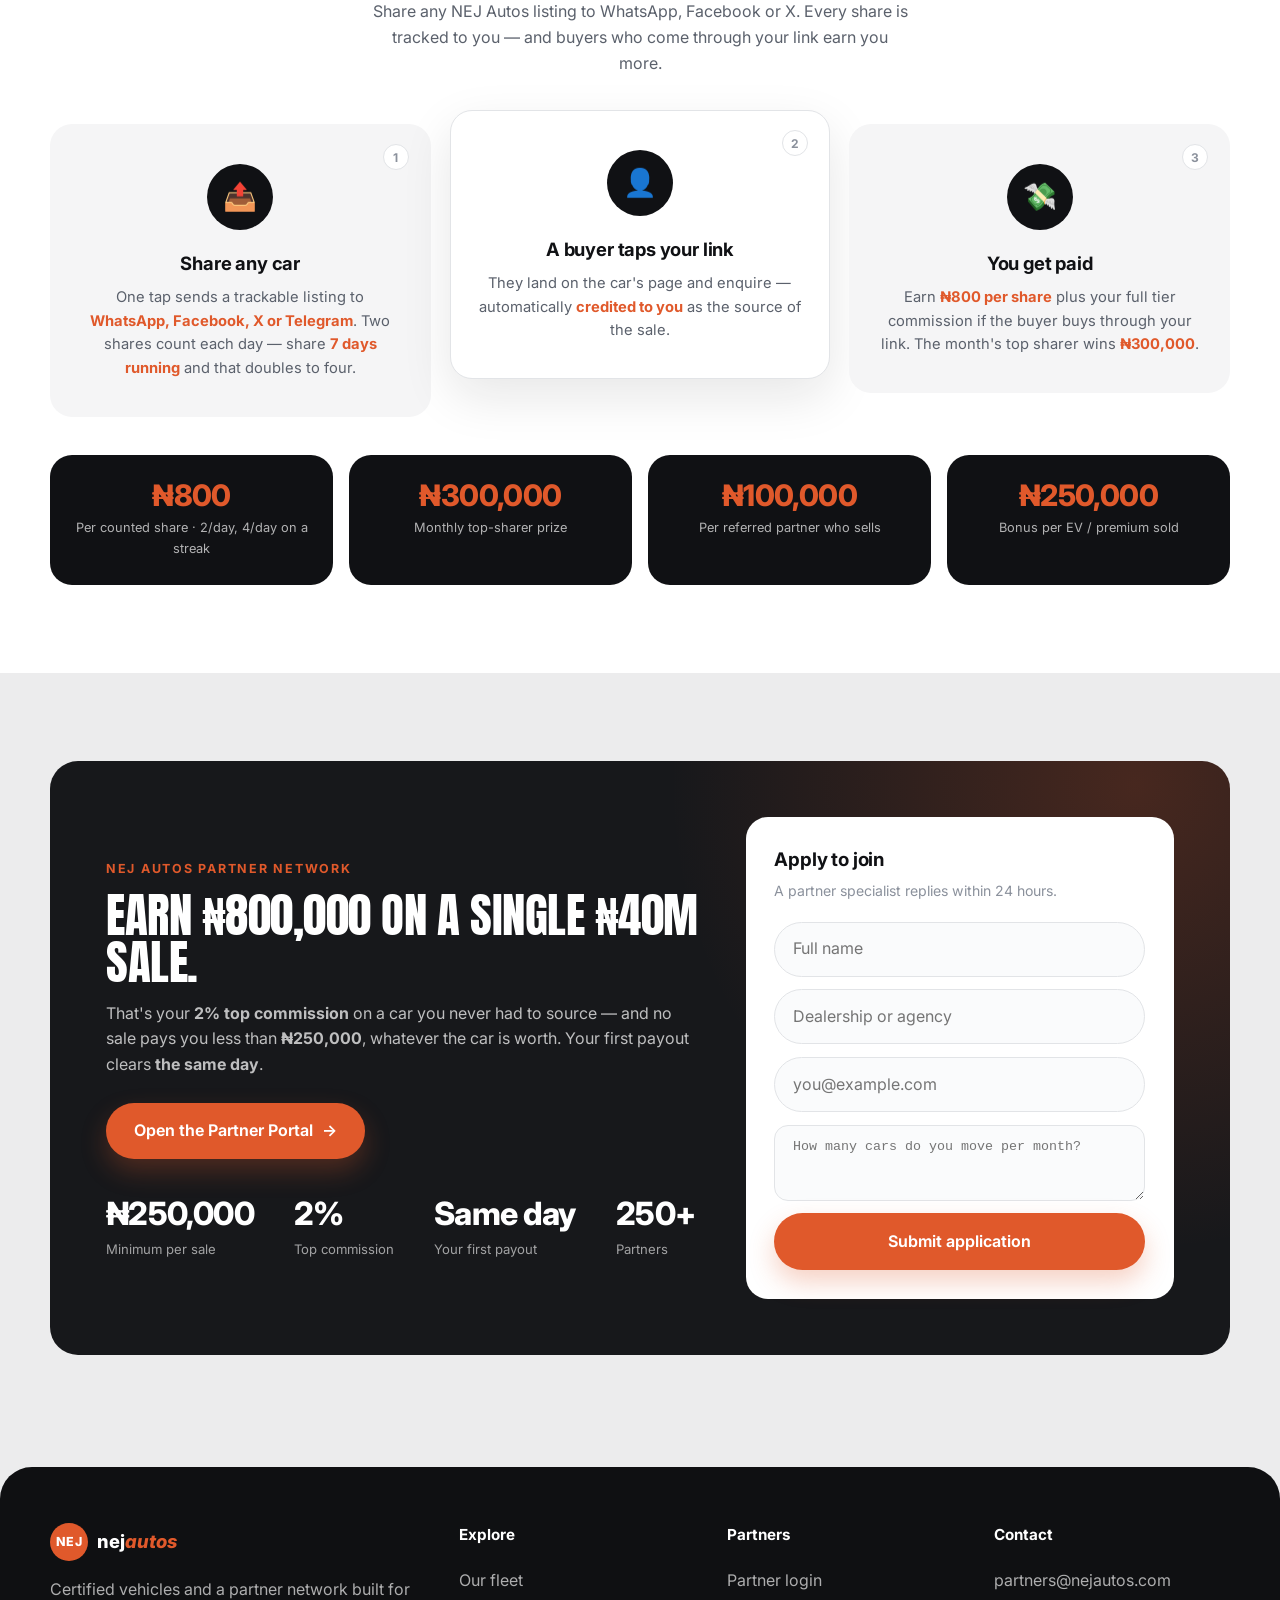
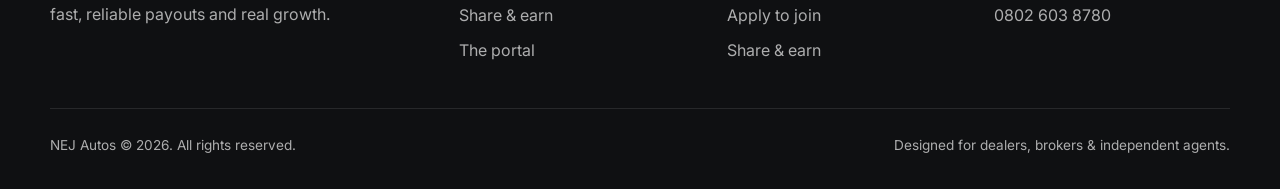
==== commit 4ed97329: "Merge pull request #5 from jerrinnah/fix/cache-busting Stamp asset URLs so a deploy can't ship new H" ====
--- a/index.html
+++ b/index.html
@@ -9,7 +9,7 @@
   <link rel="preconnect" href="https://fonts.googleapis.com" />
   <link rel="preconnect" href="https://fonts.gstatic.com" crossorigin />
   <link rel="stylesheet" href="https://fonts.googleapis.com/css2?family=Anton&family=Inter:wght@400;500;600;700;800&display=swap" />
-  <link rel="stylesheet" href="styles.css" />
+  <link rel="stylesheet" href="styles.css?v=b52ce68" />
   <link rel="icon" href="icon.svg" />
 </head>
 <body id="top">
@@ -124,7 +124,7 @@
           <!-- Call-to-buy. The number is the one set under Website → Footer →
                Contact, so there is only ever one to edit. -->
           <div class="hero-call" id="heroCall" hidden>
-            <span class="hero-call-lbl" id="heroCallLbl">Talk to us</span>
+            <span class="hero-call-lbl" id="heroCallLbl">Talk to a specialist</span>
             <a class="hero-call-num" id="heroCallNum" href="tel:08026038780">0802 603 8780</a>
           </div>
         </div>
@@ -206,12 +206,12 @@
           <div class="num">3</div>
           <div class="step-ico">💸</div>
           <h3>You get paid</h3>
-          <p>Earn <b>₦800 per share</b> plus your full tier commission if the buyer buys through your link.</p>
+          <p>Earn <b>₦800 per share</b> plus your full tier commission if the buyer buys through your link. The month's top sharer wins <b>₦300,000</b>.</p>
         </div>
       </div>
       <div class="earn-band" id="earnBand">
         <div class="earn-chip"><div class="v">₦800</div><div class="k">Per counted share · 2/day, 4/day on a streak</div></div>
-        <div class="earn-chip"><div class="v">{prize}</div><div class="k">Monthly top-sharer prize</div></div>
+        <div class="earn-chip"><div class="v">₦300,000</div><div class="k">Monthly top-sharer prize</div></div>
         <div class="earn-chip"><div class="v">₦100,000</div><div class="k">Per referred partner who sells</div></div>
         <div class="earn-chip"><div class="v">₦250,000</div><div class="k">Bonus per EV / premium sold</div></div>
       </div>
@@ -615,7 +615,6 @@
             return '<div class="earn-chip"><div class="v">' + escapeHtml(ch.v) + '</div>' +
               '<div class="k">' + escapeHtml(ch.k) + '</div></div>';
           }).join(''));
-          syncPrize(null);   // the two fetches race; re-apply if the pool is known
         }
       }
 
@@ -923,36 +922,13 @@
        Proof that partners are ranking — and getting paid — right now.
        Public, read-only and deliberately thin (rank, short name, clicks).
        The section stays hidden unless the board is on and somebody ranks. */
-    /* The reward band must never advertise a prize the system would not pay.
-       The pool lives in Settings → Top-sharer bonus; at 0 the bonus is off, so
-       the chip is removed rather than left showing a number. Handles both the
-       {prize} token and a chip still holding a hard-coded amount from before. */
-    var PRIZE_POOL = null;      // set once the live board answers
-    function syncPrize(pool) {
-      if (pool !== null) PRIZE_POOL = +pool || 0;
-      pool = PRIZE_POOL;
-      if (pool === null) return;
-      var chips = document.querySelectorAll('#earnBand .earn-chip');
-      Array.prototype.forEach.call(chips, function (chip) {
-        var v = chip.querySelector('.v'), k = chip.querySelector('.k');
-        if (!v || !k) return;
-        var isToken  = v.textContent.trim() === '{prize}';
-        var isLegacy = /top[- ]sharer prize/i.test(k.textContent);
-        if (!isToken && !isLegacy) return;
-        if (pool > 0) v.textContent = money(pool);
-        else chip.remove();
-      });
-    }
-
     function loadBoard() {
       var sec = document.getElementById('board');
       if (!sec) return;
       fetch('/admin/api/leaderboard.php?public=1', { headers: { 'Accept': 'application/json' } })
         .then(function (r) { return r.json(); })
         .then(function (d) {
-          if (!d || !d.ok) return;
-          syncPrize(d.pool);                                 // runs even when the board is off
-          if (!d.enabled) return;                            // switched off in Settings
+          if (!d || !d.ok || !d.enabled) return;             // switched off in Settings
           var rows = d.rows || [];
           var list = document.getElementById('boardList');
           var note = document.getElementById('boardNote');
@@ -982,11 +958,7 @@
           }
           sec.hidden = false;
         })
-        .catch(function () {
-          // The board is a bonus, so a failed fetch leaves it hidden — but the
-          // token must never survive as visible text.
-          syncPrize(0);
-        });
+        .catch(function () { /* board is a bonus — a failed fetch leaves it hidden */ });
     }
     // Shown only when there is a number to call.
     (function () {
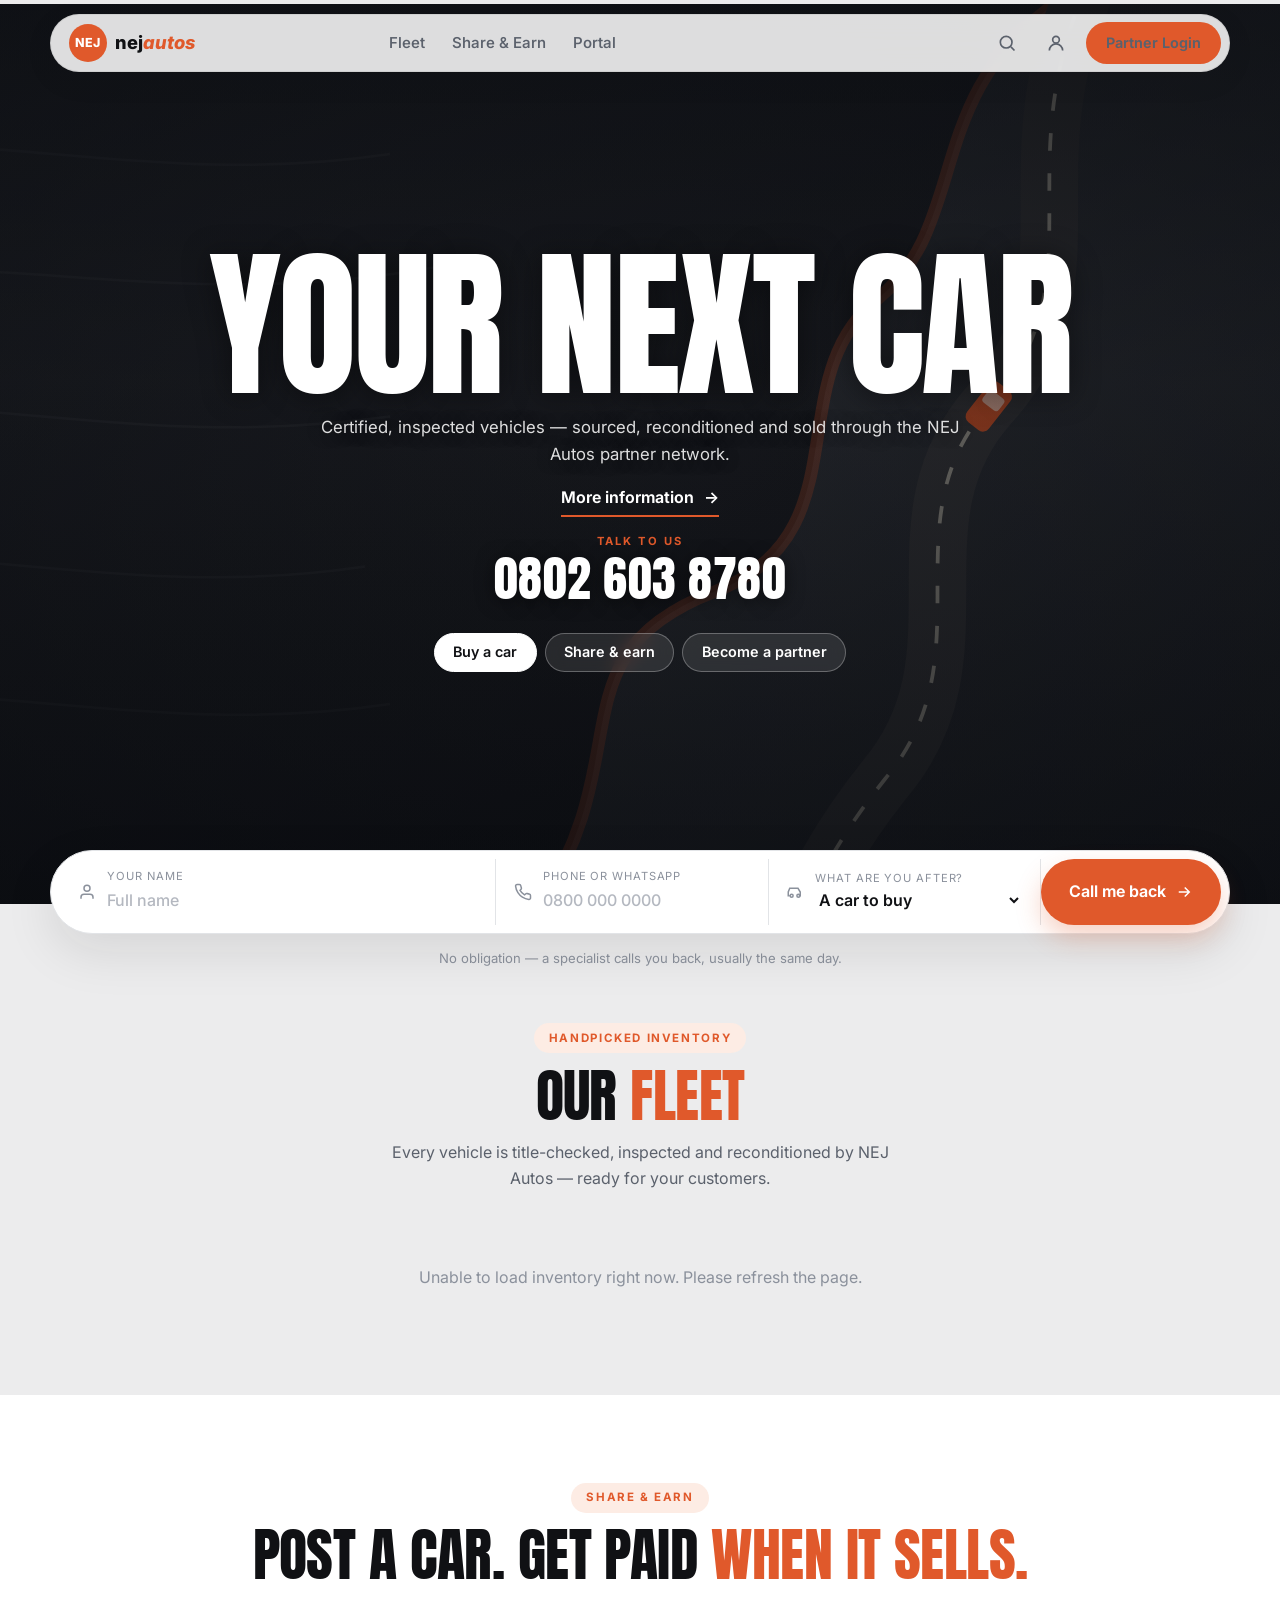
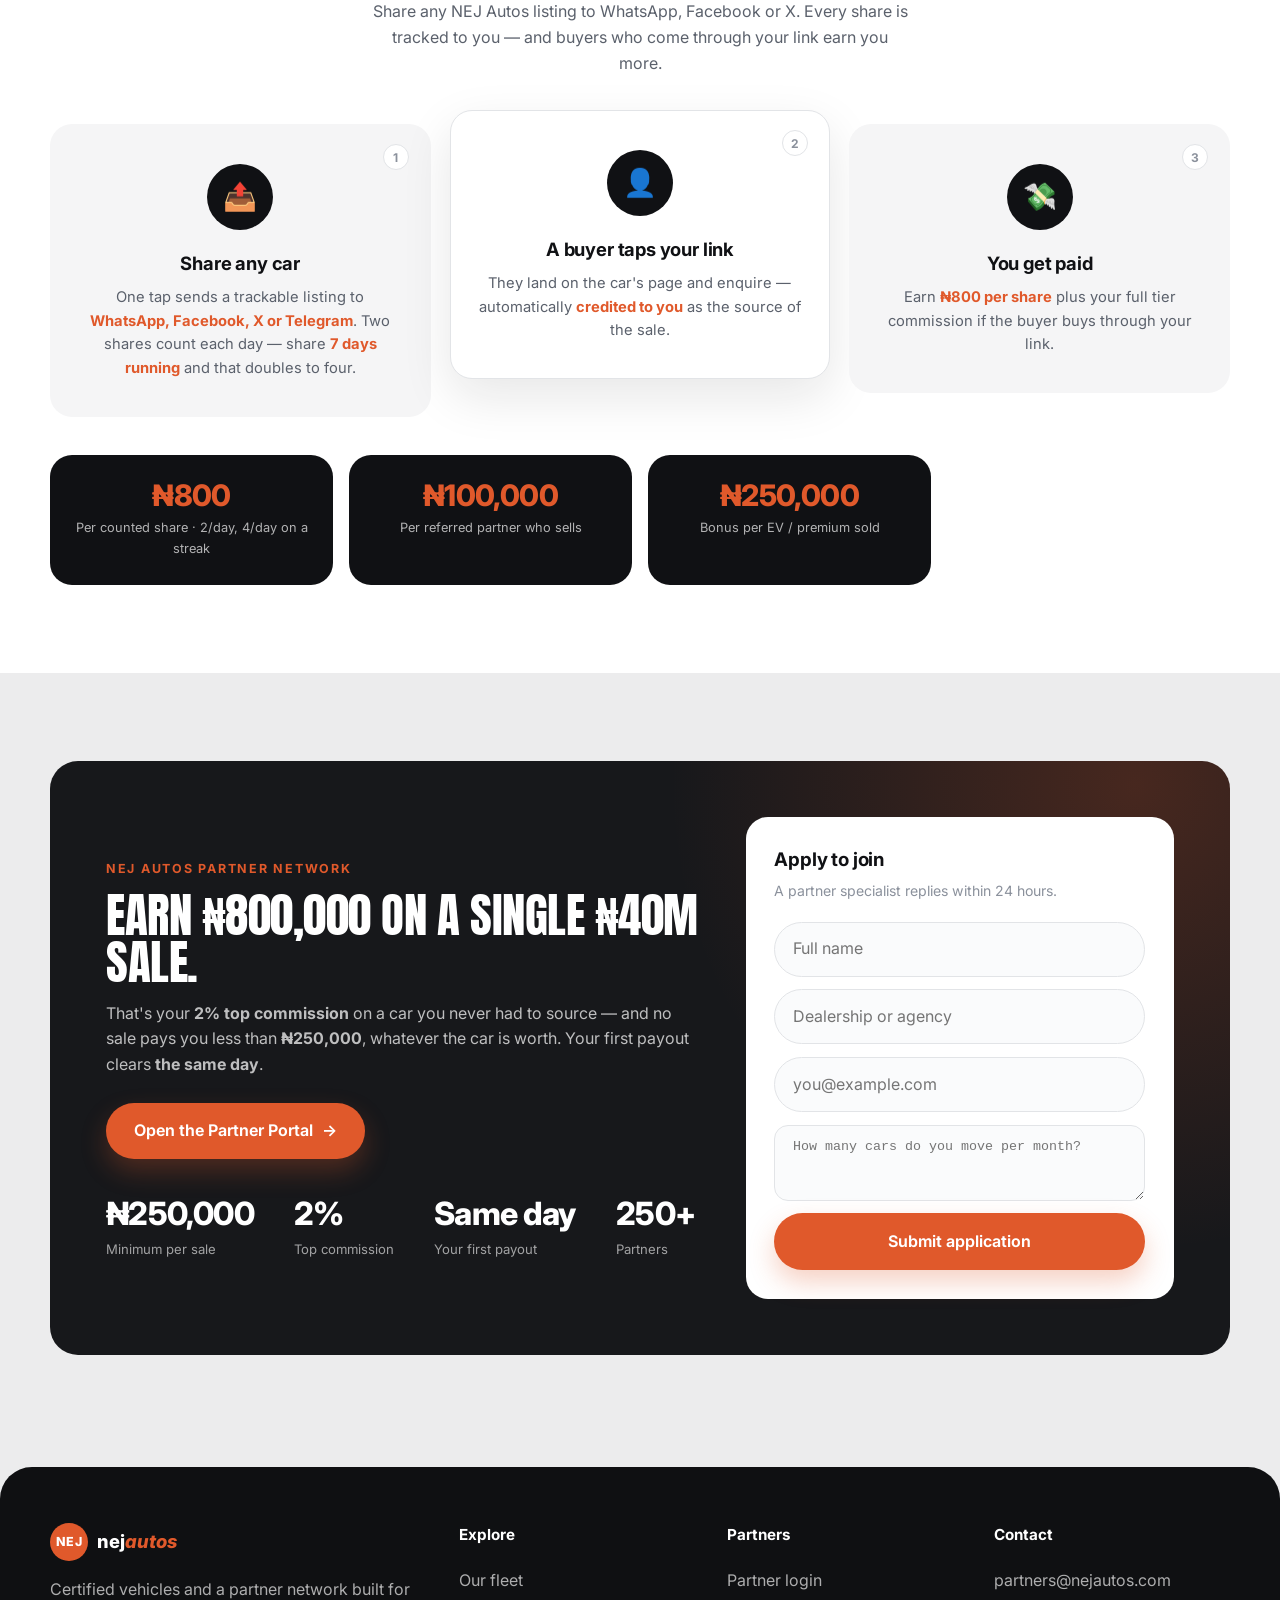
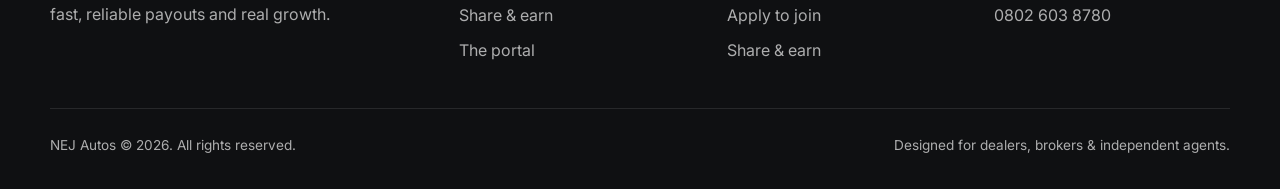
==== commit 7dc6fb9f: "Merge pull request #6 from jerrinnah/fix/prize-honesty Show the real top-sharer prize, or none at al" ====
--- a/index.html
+++ b/index.html
@@ -124,7 +124,7 @@
           <!-- Call-to-buy. The number is the one set under Website → Footer →
                Contact, so there is only ever one to edit. -->
           <div class="hero-call" id="heroCall" hidden>
-            <span class="hero-call-lbl" id="heroCallLbl">Talk to a specialist</span>
+            <span class="hero-call-lbl" id="heroCallLbl">Talk to us</span>
             <a class="hero-call-num" id="heroCallNum" href="tel:08026038780">0802 603 8780</a>
           </div>
         </div>
@@ -206,12 +206,12 @@
           <div class="num">3</div>
           <div class="step-ico">💸</div>
           <h3>You get paid</h3>
-          <p>Earn <b>₦800 per share</b> plus your full tier commission if the buyer buys through your link. The month's top sharer wins <b>₦300,000</b>.</p>
+          <p>Earn <b>₦800 per share</b> plus your full tier commission if the buyer buys through your link.</p>
         </div>
       </div>
       <div class="earn-band" id="earnBand">
         <div class="earn-chip"><div class="v">₦800</div><div class="k">Per counted share · 2/day, 4/day on a streak</div></div>
-        <div class="earn-chip"><div class="v">₦300,000</div><div class="k">Monthly top-sharer prize</div></div>
+        <div class="earn-chip"><div class="v">{prize}</div><div class="k">Monthly top-sharer prize</div></div>
         <div class="earn-chip"><div class="v">₦100,000</div><div class="k">Per referred partner who sells</div></div>
         <div class="earn-chip"><div class="v">₦250,000</div><div class="k">Bonus per EV / premium sold</div></div>
       </div>
@@ -615,6 +615,7 @@
             return '<div class="earn-chip"><div class="v">' + escapeHtml(ch.v) + '</div>' +
               '<div class="k">' + escapeHtml(ch.k) + '</div></div>';
           }).join(''));
+          syncPrize(null);   // the two fetches race; re-apply if the pool is known
         }
       }
 
@@ -922,13 +923,36 @@
        Proof that partners are ranking — and getting paid — right now.
        Public, read-only and deliberately thin (rank, short name, clicks).
        The section stays hidden unless the board is on and somebody ranks. */
+    /* The reward band must never advertise a prize the system would not pay.
+       The pool lives in Settings → Top-sharer bonus; at 0 the bonus is off, so
+       the chip is removed rather than left showing a number. Handles both the
+       {prize} token and a chip still holding a hard-coded amount from before. */
+    var PRIZE_POOL = null;      // set once the live board answers
+    function syncPrize(pool) {
+      if (pool !== null) PRIZE_POOL = +pool || 0;
+      pool = PRIZE_POOL;
+      if (pool === null) return;
+      var chips = document.querySelectorAll('#earnBand .earn-chip');
+      Array.prototype.forEach.call(chips, function (chip) {
+        var v = chip.querySelector('.v'), k = chip.querySelector('.k');
+        if (!v || !k) return;
+        var isToken  = v.textContent.trim() === '{prize}';
+        var isLegacy = /top[- ]sharer prize/i.test(k.textContent);
+        if (!isToken && !isLegacy) return;
+        if (pool > 0) v.textContent = money(pool);
+        else chip.remove();
+      });
+    }
+
     function loadBoard() {
       var sec = document.getElementById('board');
       if (!sec) return;
       fetch('/admin/api/leaderboard.php?public=1', { headers: { 'Accept': 'application/json' } })
         .then(function (r) { return r.json(); })
         .then(function (d) {
-          if (!d || !d.ok || !d.enabled) return;             // switched off in Settings
+          if (!d || !d.ok) return;
+          syncPrize(d.pool);                                 // runs even when the board is off
+          if (!d.enabled) return;                            // switched off in Settings
           var rows = d.rows || [];
           var list = document.getElementById('boardList');
           var note = document.getElementById('boardNote');
@@ -958,7 +982,11 @@
           }
           sec.hidden = false;
         })
-        .catch(function () { /* board is a bonus — a failed fetch leaves it hidden */ });
+        .catch(function () {
+          // The board is a bonus, so a failed fetch leaves it hidden — but the
+          // token must never survive as visible text.
+          syncPrize(0);
+        });
     }
     // Shown only when there is a number to call.
     (function () {
